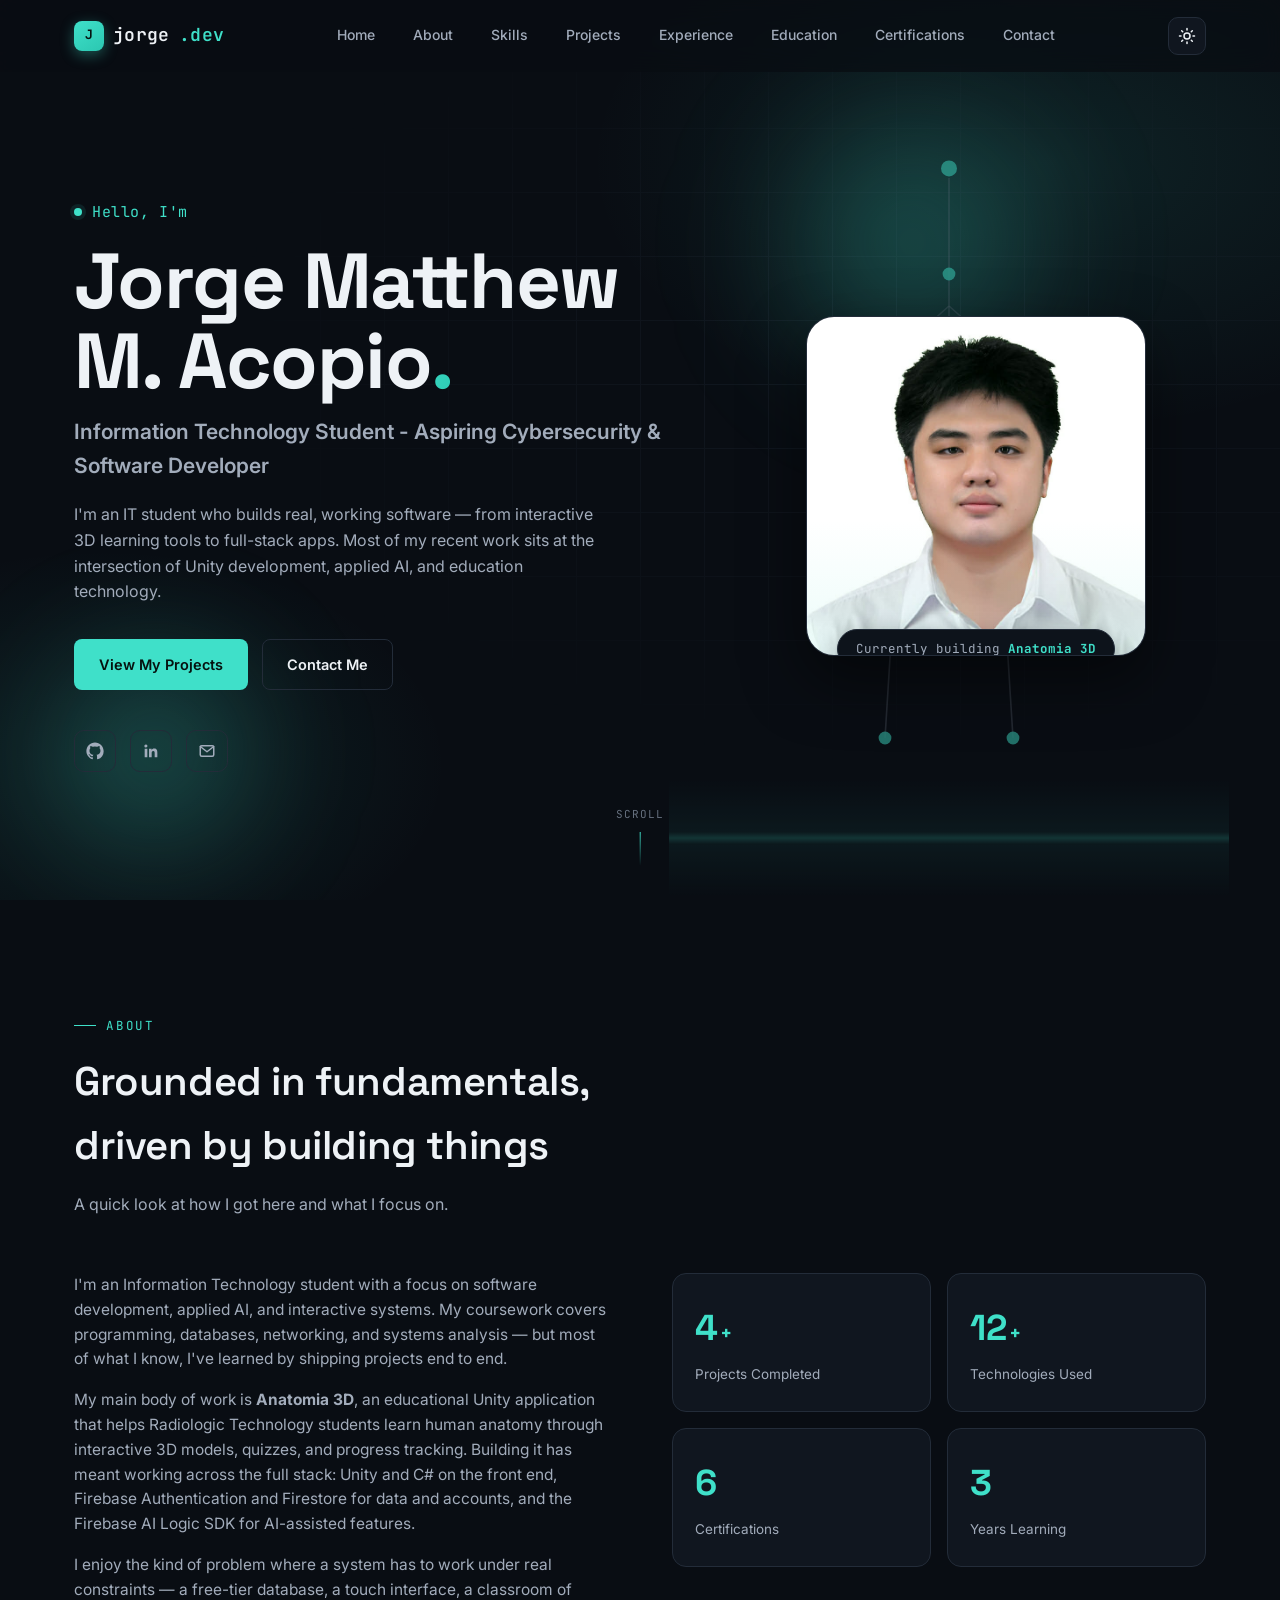
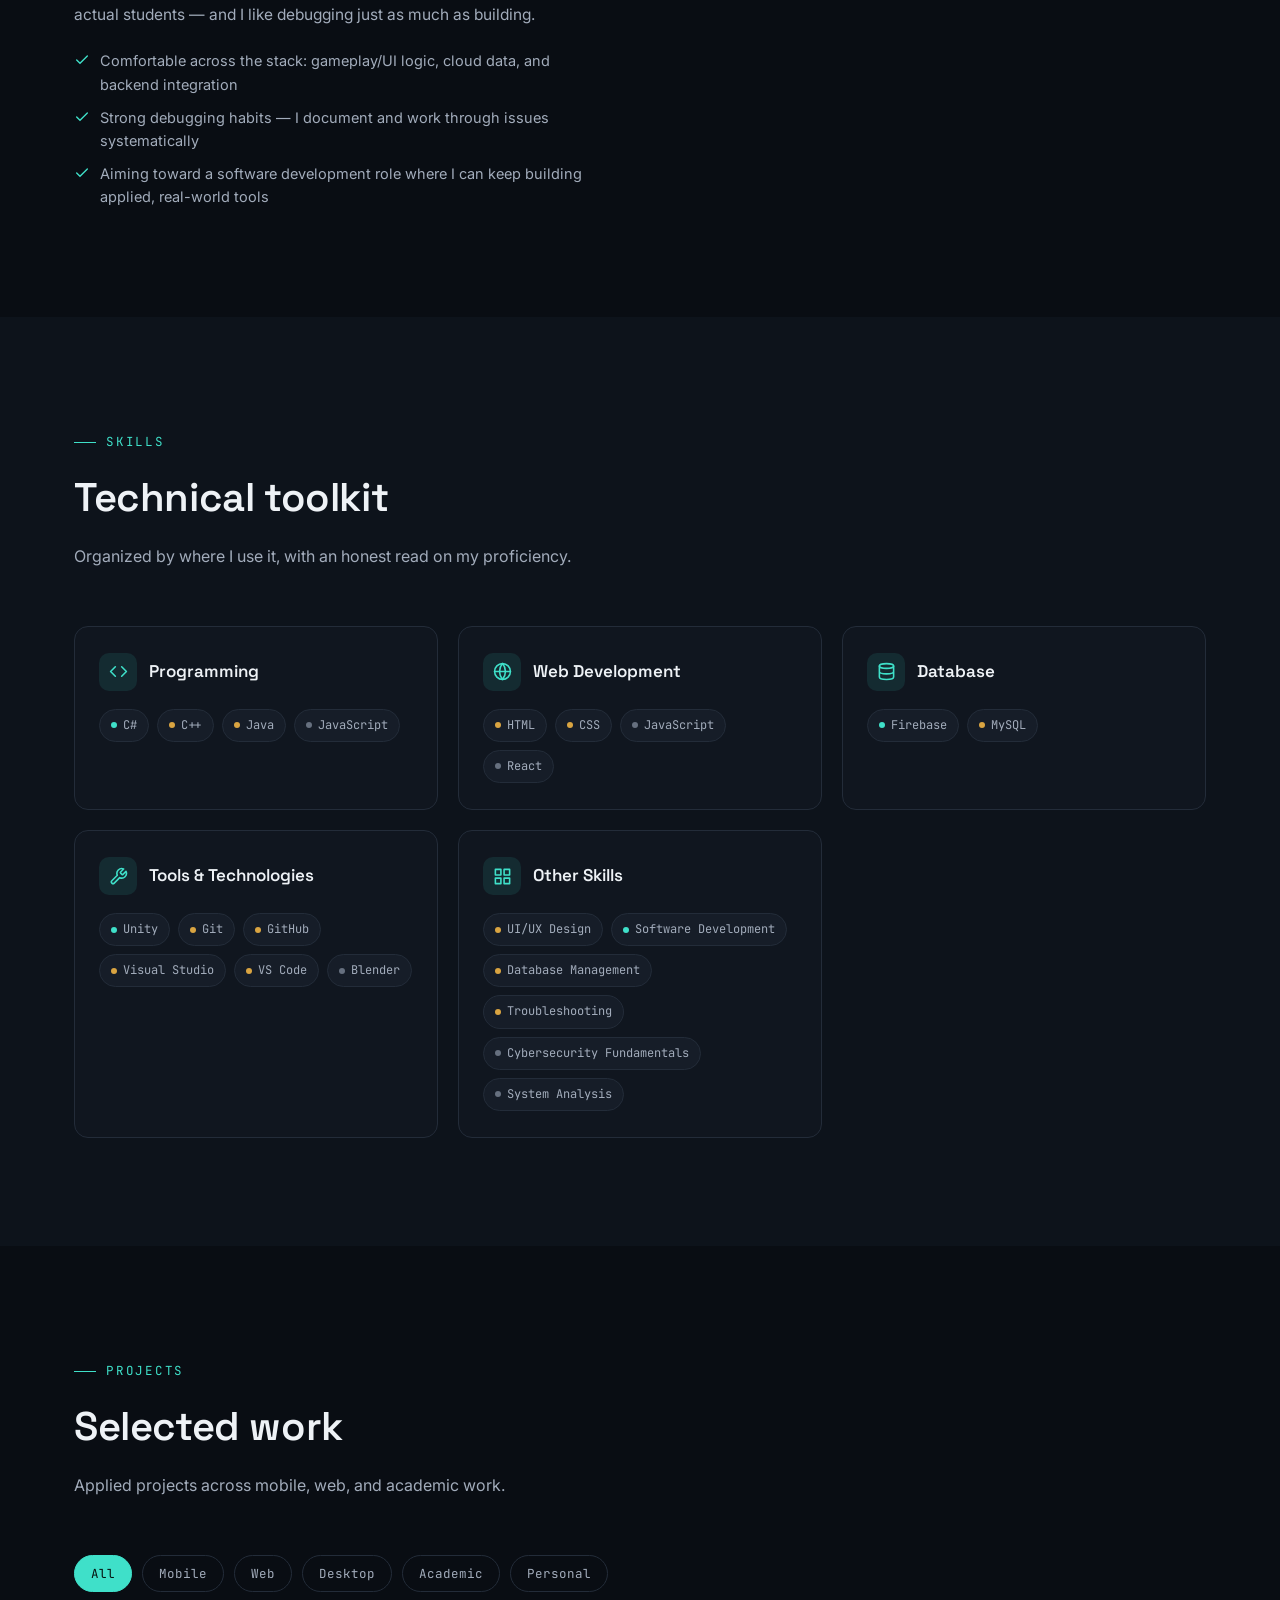
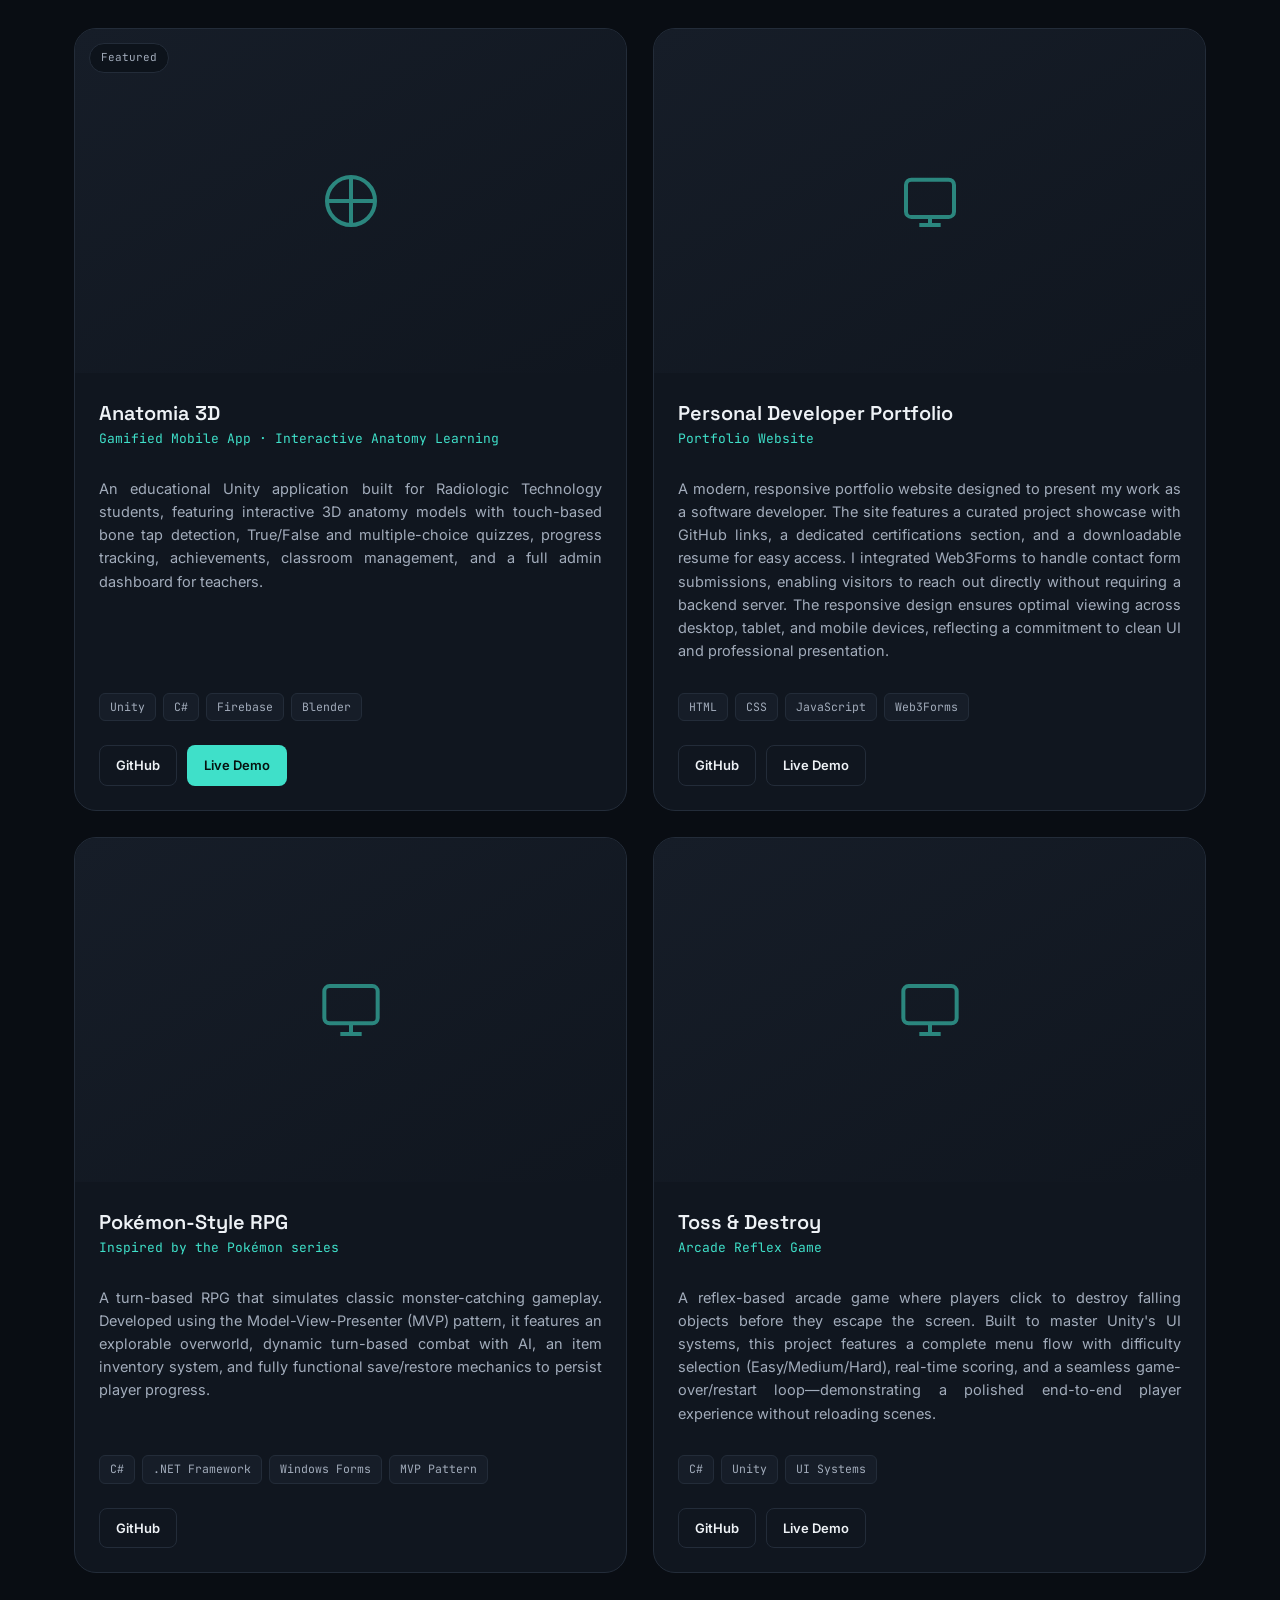
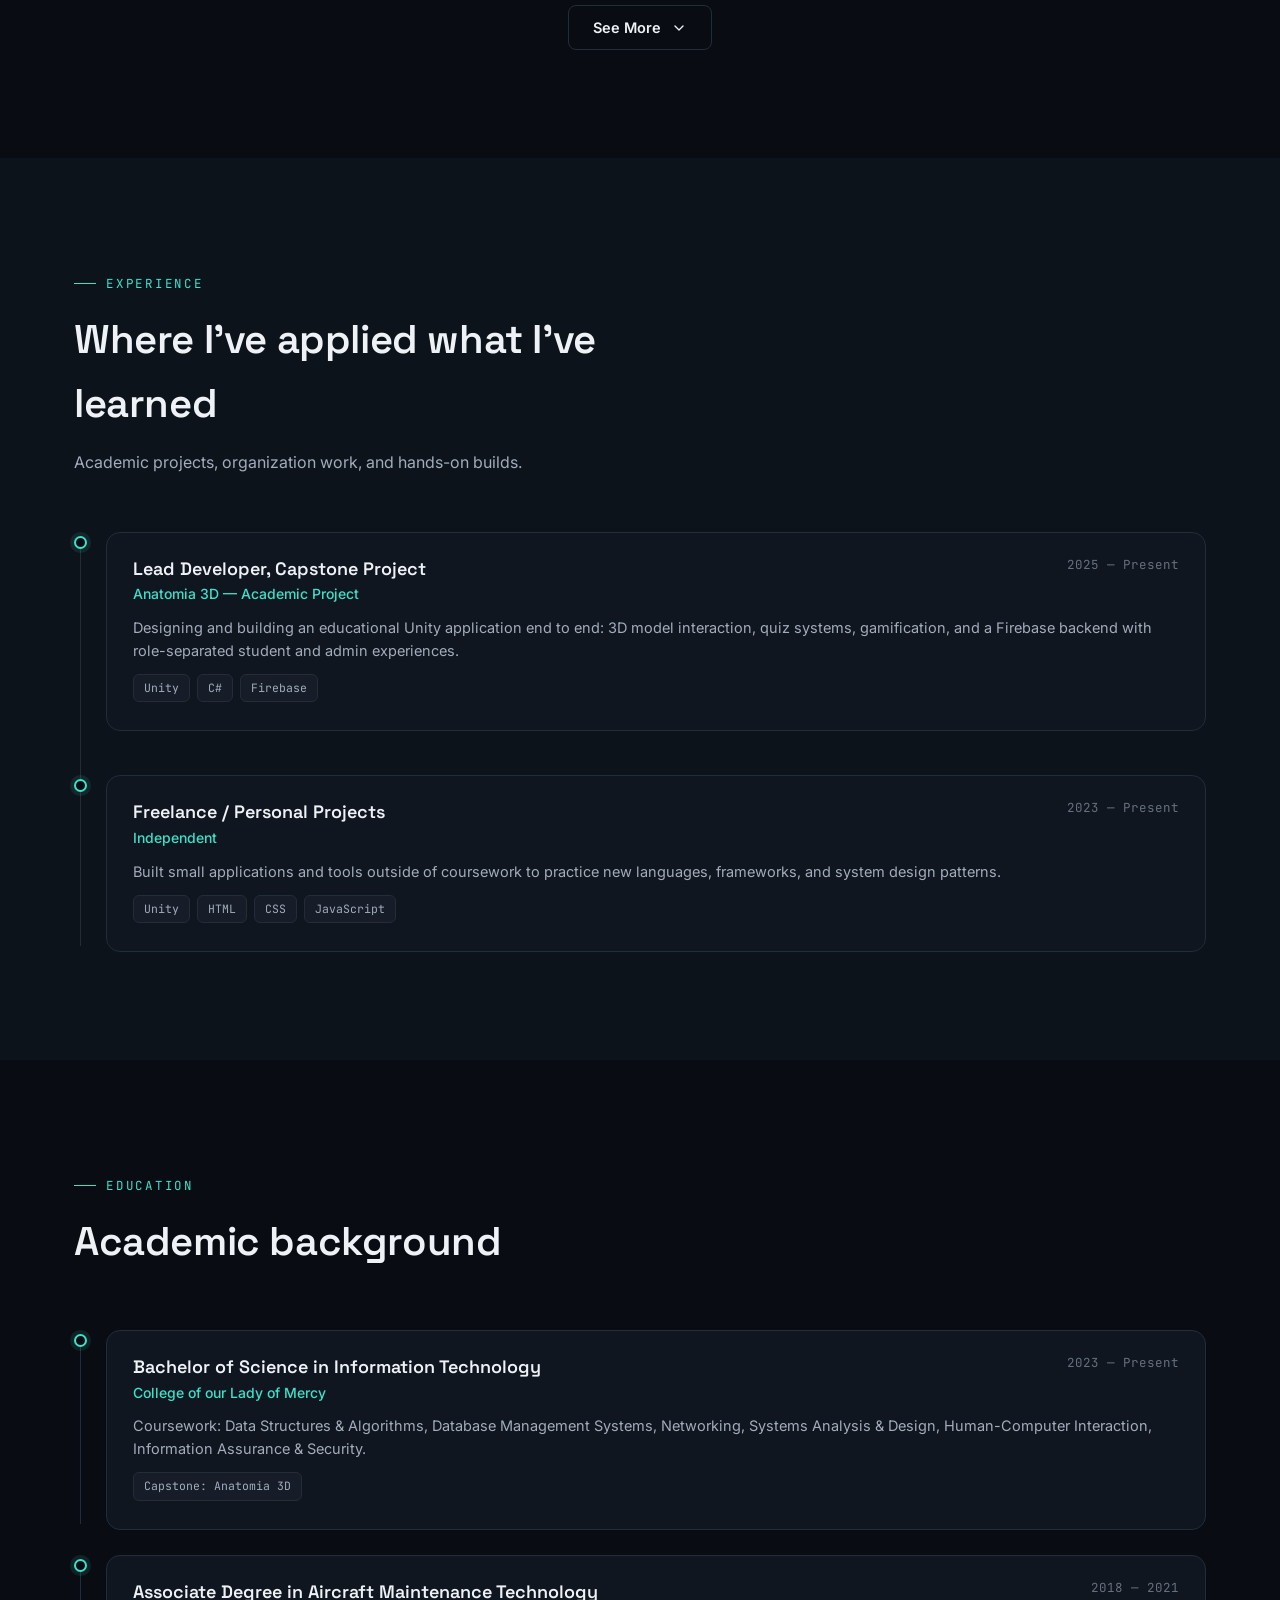
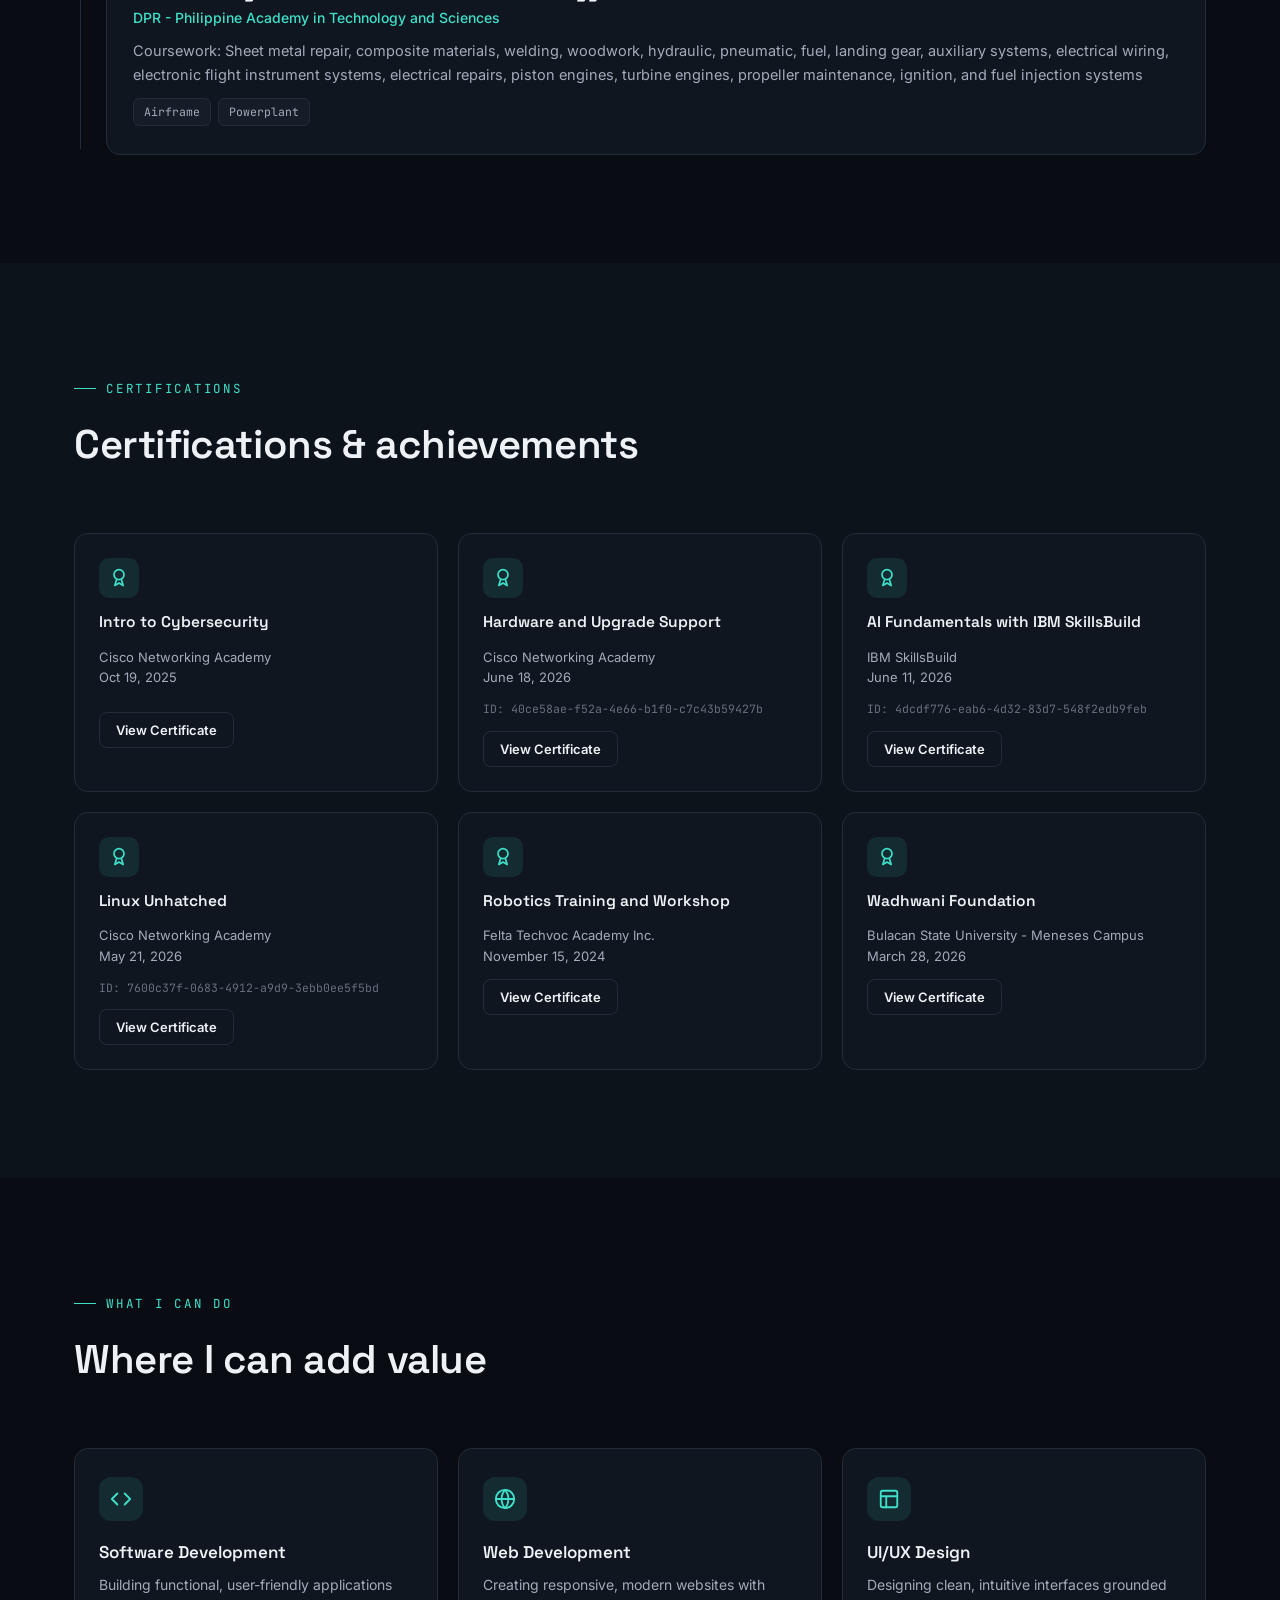
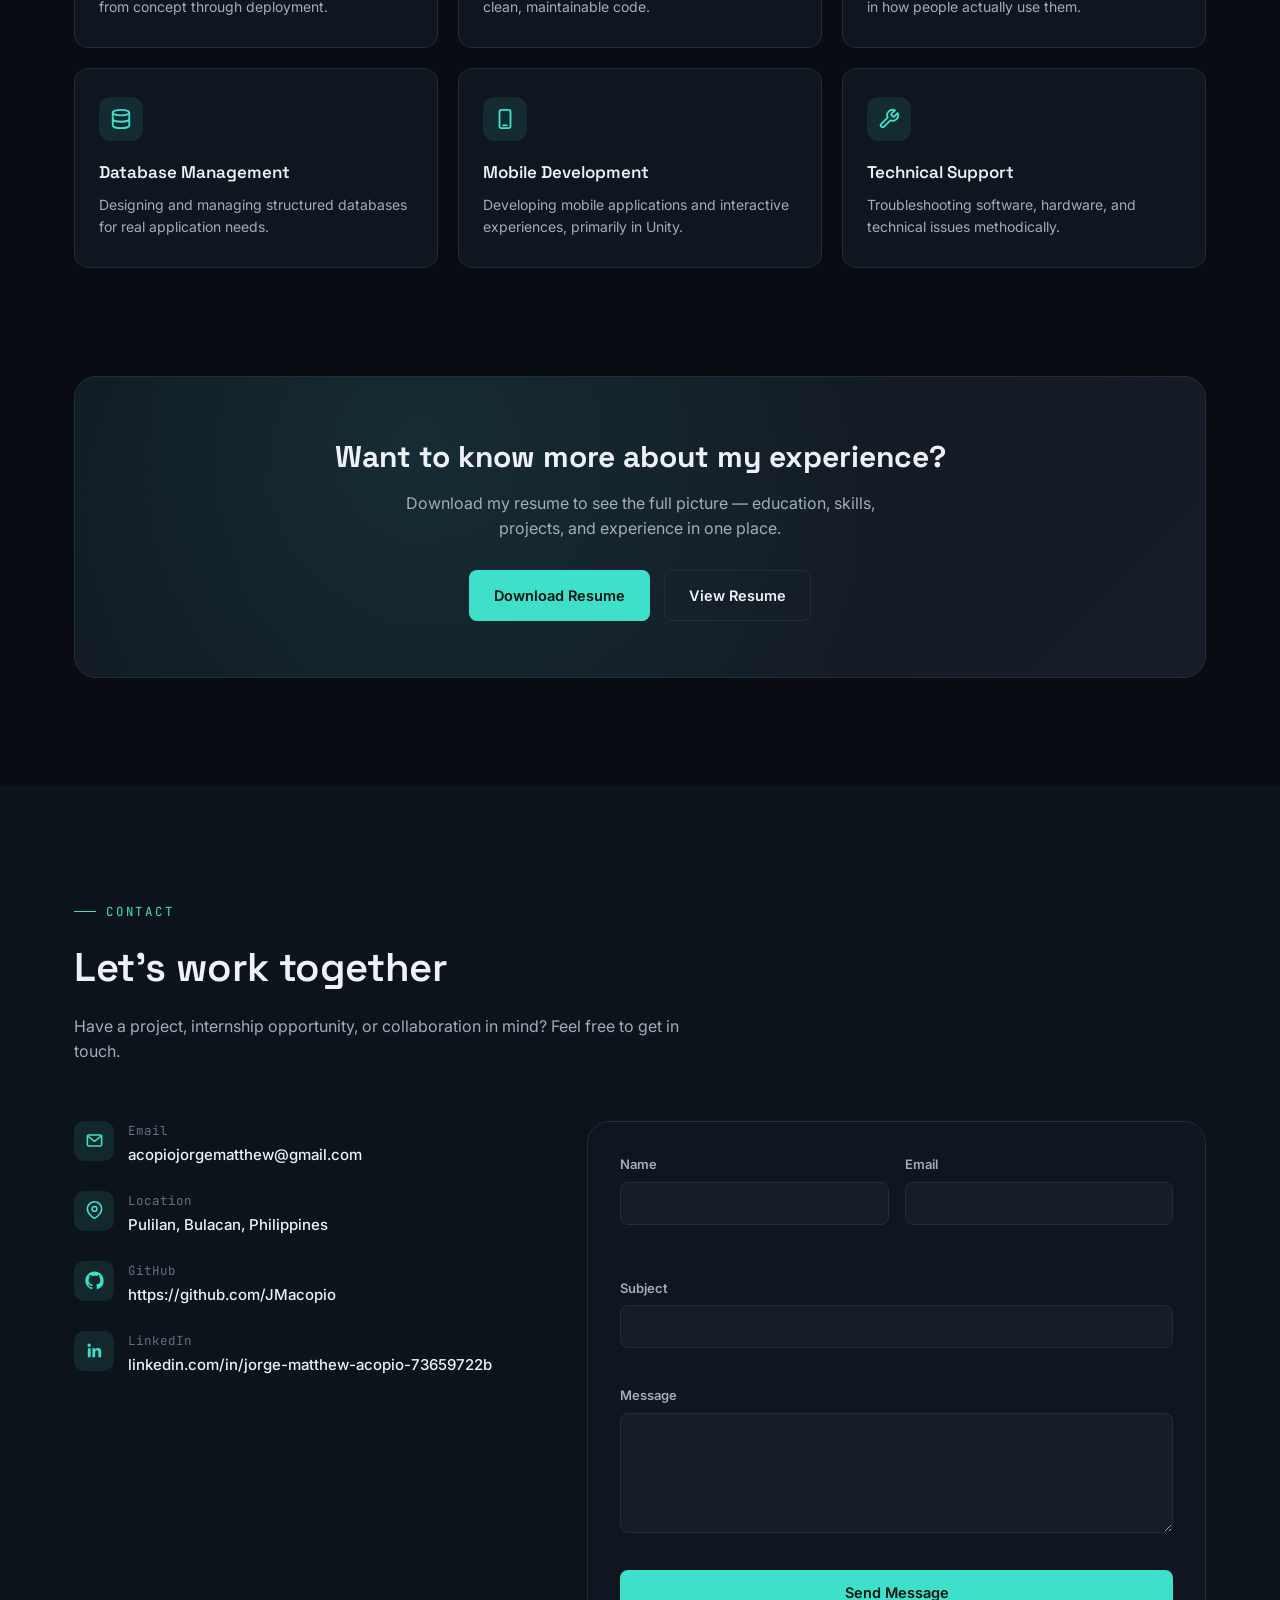
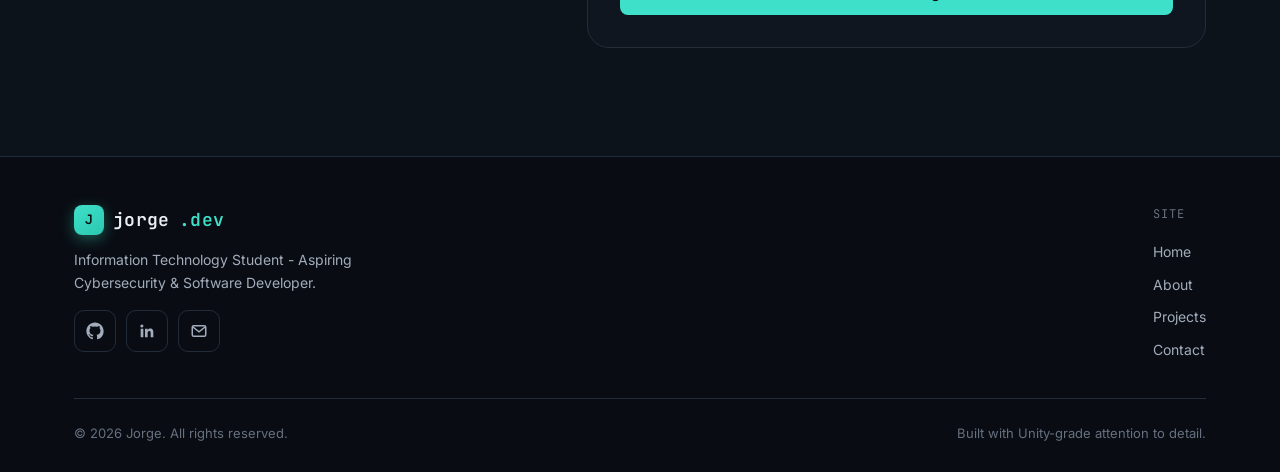
==== index.html @ 64201703 "Fix the live demo on anatomia" ====
<!DOCTYPE html>
<html lang="en">
<head>
<meta charset="UTF-8">
<meta name="viewport" content="width=device-width, initial-scale=1.0">
<title>Jorge — IT Student & Software Developer</title>
<meta name="description" content="Portfolio of Jorge, an Information Technology student and aspiring software developer specializing in Unity, C#, and applied learning technology.">

<!-- Favicon -->
<link rel="icon" type="image/svg+xml" href="favicon.svg">

<!-- Fonts: Space Grotesk (display), Inter (body), JetBrains Mono (technical/labels) -->
<link rel="preconnect" href="https://fonts.googleapis.com">
<link rel="preconnect" href="https://fonts.gstatic.com" crossorigin>
<link href="https://fonts.googleapis.com/css2?family=Space+Grotesk:wght@400;500;600;700&family=Inter:wght@400;500;600;700&family=JetBrains+Mono:wght@400;500;600&display=swap" rel="stylesheet">

<link rel="stylesheet" href="styles.css">
</head>
<body>

<!-- ============================================================
     NAVIGATION
     ============================================================ -->
<nav class="navbar" id="navbar">
  <div class="container nav-inner">
    <a href="#home" class="logo"><span class="logo-mark">J</span>jorge<span style="color:var(--accent)">.dev</span></a>
    <div class="nav-links">
      <a href="#home">Home</a>
      <a href="#about">About</a>
      <a href="#skills">Skills</a>
      <a href="#projects">Projects</a>
      <a href="#experience">Experience</a>
      <a href="#education">Education</a>
      <a href="#certifications">Certifications</a>
      <a href="#contact">Contact</a>
    </div>
    <div class="nav-right">
      <button class="theme-toggle" id="themeToggle" aria-label="Toggle dark and light mode">
        <svg class="icon-moon" viewBox="0 0 24 24" fill="none" stroke="currentColor" stroke-width="2" stroke-linecap="round"><path d="M21 12.79A9 9 0 1 1 11.21 3 7 7 0 0 0 21 12.79z"/></svg>
        <svg class="icon-sun" viewBox="0 0 24 24" fill="none" stroke="currentColor" stroke-width="2" stroke-linecap="round"><circle cx="12" cy="12" r="4"/><path d="M12 2v2M12 20v2M4.9 4.9l1.4 1.4M17.7 17.7l1.4 1.4M2 12h2M20 12h2M4.9 19.1l1.4-1.4M17.7 6.3l1.4-1.4"/></svg>
      </button>
      <button class="hamburger" id="hamburger" aria-label="Open navigation menu" aria-expanded="false">
        <span></span><span></span><span></span>
      </button>
    </div>
  </div>
  <div class="mobile-menu" id="mobileMenu">
    <a href="#home">Home</a>
    <a href="#about">About</a>
    <a href="#skills">Skills</a>
    <a href="#projects">Projects</a>
    <a href="#experience">Experience</a>
    <a href="#education">Education</a>
    <a href="#certifications">Certifications</a>
    <a href="#contact">Contact</a>
  </div>
</nav>

<!-- ============================================================
     HERO
     ============================================================ -->
<header class="hero" id="home">
  <div class="hero-bg"></div>
  <div class="orb orb-1"></div>
  <div class="orb orb-2"></div>

  <!-- Signature element: a skeletal/rig wireframe swept by a scan line —
       ties the visual identity to Jorge's flagship anatomy-learning project. -->
  <div class="scan-figure" aria-hidden="true">
    <svg viewBox="0 0 200 400">
      <line class="rig-line" x1="100" y1="30" x2="100" y2="90"/>
      <circle class="rig-node" cx="100" cy="24" r="5"/>
      <line class="rig-line" x1="100" y1="90" x2="100" y2="220"/>
      <line class="rig-line" x1="100" y1="110" x2="55" y2="150"/>
      <line class="rig-line" x1="55" y1="150" x2="40" y2="215"/>
      <line class="rig-line" x1="100" y1="110" x2="145" y2="150"/>
      <line class="rig-line" x1="145" y1="150" x2="160" y2="215"/>
      <line class="rig-line" x1="100" y1="220" x2="65" y2="300"/>
      <line class="rig-line" x1="65" y1="300" x2="60" y2="380"/>
      <line class="rig-line" x1="100" y1="220" x2="135" y2="300"/>
      <line class="rig-line" x1="135" y1="300" x2="140" y2="380"/>
      <circle class="rig-node" cx="100" cy="90" r="4"/>
      <circle class="rig-node" cx="55" cy="150" r="4"/>
      <circle class="rig-node" cx="145" cy="150" r="4"/>
      <circle class="rig-node" cx="40" cy="215" r="4"/>
      <circle class="rig-node" cx="160" cy="215" r="4"/>
      <circle class="rig-node" cx="100" cy="220" r="4"/>
      <circle class="rig-node" cx="65" cy="300" r="4"/>
      <circle class="rig-node" cx="135" cy="300" r="4"/>
      <circle class="rig-node" cx="60" cy="380" r="4"/>
      <circle class="rig-node" cx="140" cy="380" r="4"/>
    </svg>
    <div class="scan-line"></div>
  </div>

  <div class="container hero-inner">
    <div>
      <div class="hero-hi"><span class="dot"></span>Hello, I'm</div>
      <h1 class="hero-name">Jorge Matthew M. Acopio<span class="accent-text">.</span></h1>
      <p class="hero-title">Information Technology Student - Aspiring Cybersecurity &amp; Software Developer</p>
      <p class="hero-desc">I'm an IT student who builds real, working software — from interactive 3D learning tools to full-stack apps. Most of my recent work sits at the intersection of Unity development, applied AI, and education technology.</p>
      <div class="hero-cta">
        <a href="#projects" class="btn btn-primary">View My Projects</a>
        <a href="#contact" class="btn btn-ghost">Contact Me</a>
      </div>
      <div class="hero-socials">
        <a class="social-btn" href="https://github.com/JMacopio" aria-label="GitHub profile" data-social="github">
          <svg viewBox="0 0 24 24" fill="currentColor"><path d="M12 .5C5.65.5.5 5.65.5 12c0 5.09 3.29 9.4 7.86 10.93.58.1.79-.25.79-.56 0-.28-.01-1.02-.02-2-3.2.7-3.88-1.54-3.88-1.54-.52-1.33-1.28-1.68-1.28-1.68-1.04-.72.08-.7.08-.7 1.15.08 1.76 1.18 1.76 1.18 1.03 1.76 2.7 1.25 3.36.96.1-.75.4-1.25.73-1.54-2.56-.29-5.25-1.28-5.25-5.7 0-1.26.45-2.29 1.18-3.09-.12-.29-.51-1.46.11-3.05 0 0 .96-.31 3.15 1.18a10.9 10.9 0 015.73 0c2.19-1.49 3.15-1.18 3.15-1.18.62 1.59.23 2.76.11 3.05.74.8 1.18 1.83 1.18 3.09 0 4.43-2.7 5.41-5.27 5.69.41.36.78 1.07.78 2.16 0 1.56-.01 2.82-.01 3.2 0 .31.21.67.8.56A10.52 10.52 0 0023.5 12c0-6.35-5.15-11.5-11.5-11.5z"/></svg>
        </a>
        <a class="social-btn" href="https://www.linkedin.com/in/jorge-matthew-acopio-73659722b" aria-label="LinkedIn profile" data-social="linkedin">
          <svg viewBox="0 0 24 24" fill="currentColor"><path d="M20.45 20.45h-3.56v-5.57c0-1.33-.02-3.04-1.85-3.04-1.85 0-2.14 1.45-2.14 2.94v5.67H9.34V9h3.42v1.56h.05c.48-.9 1.64-1.85 3.38-1.85 3.6 0 4.27 2.37 4.27 5.46v6.28zM5.34 7.43a2.07 2.07 0 110-4.13 2.07 2.07 0 010 4.13zM7.12 20.45H3.56V9h3.56v11.45z"/></svg>
        </a>
        <a class="social-btn" href="mailto:acopiojorgematthew@gmail.com" aria-label="Send an email">
          <svg viewBox="0 0 24 24" fill="none" stroke="currentColor" stroke-width="2" stroke-linecap="round" stroke-linejoin="round"><path d="M4 4h16v16H4z" opacity="0"/><path d="M3 6l9 7 9-7"/><rect x="3" y="5" width="18" height="14" rx="2"/></svg>
        </a>
      </div>
    </div>

    <div class="hero-avatar-wrap">
      <div class="hero-avatar">
        <!-- <span class="initials">J</span> -->
         <img src="images/profile.jpg" alt="Jorge Matthew M. Acopio" class="hero-avatar-img">
        <div class="hero-badge">Currently building <b>Anatomia 3D</b></div>
      </div>
    </div>
  </div>

  <div class="scroll-cue"><span>SCROLL</span><span class="line"></span></div>
</header>

<!-- ============================================================
     ABOUT
     ============================================================ -->
<section class="section" id="about">
  <div class="container">
    <div class="section-head reveal">
      <div class="eyebrow">About</div>
      <h2 class="section-title">Grounded in fundamentals, driven by building things</h2>
      <p class="section-sub">A quick look at how I got here and what I focus on.</p>
    </div>

    <div class="about-grid">
      <div class="about-text reveal">
        <p>I'm an Information Technology student with a focus on software development, applied AI, and interactive systems. My coursework covers programming, databases, networking, and systems analysis — but most of what I know, I've learned by shipping projects end to end.</p>
        <p>My main body of work is <strong>Anatomia 3D</strong>, an educational Unity application that helps Radiologic Technology students learn human anatomy through interactive 3D models, quizzes, and progress tracking. Building it has meant working across the full stack: Unity and C# on the front end, Firebase Authentication and Firestore for data and accounts, and the Firebase AI Logic SDK for AI-assisted features.</p>
        <p>I enjoy the kind of problem where a system has to work under real constraints — a free-tier database, a touch interface, a classroom of actual students — and I like debugging just as much as building.</p>
        <ul class="about-list">
          <li><svg viewBox="0 0 24 24" fill="none" stroke="currentColor" stroke-width="2" stroke-linecap="round"><polyline points="20 6 9 17 4 12"/></svg>Comfortable across the stack: gameplay/UI logic, cloud data, and backend integration</li>
          <li><svg viewBox="0 0 24 24" fill="none" stroke="currentColor" stroke-width="2" stroke-linecap="round"><polyline points="20 6 9 17 4 12"/></svg>Strong debugging habits — I document and work through issues systematically</li>
          <li><svg viewBox="0 0 24 24" fill="none" stroke="currentColor" stroke-width="2" stroke-linecap="round"><polyline points="20 6 9 17 4 12"/></svg>Aiming toward a software development role where I can keep building applied, real-world tools</li>
        </ul>
      </div>

      <div class="stat-grid reveal">
        <div class="stat-card"><div class="stat-num">4<span style="font-size:20px">+</span></div><div class="stat-label">Projects Completed</div></div>
        <div class="stat-card"><div class="stat-num">12<span style="font-size:20px">+</span></div><div class="stat-label">Technologies Used</div></div>
        <div class="stat-card"><div class="stat-num">6</div><div class="stat-label">Certifications</div></div>
        <div class="stat-card"><div class="stat-num">3</div><div class="stat-label">Years Learning</div></div>
      </div>
    </div>
  </div>
</section>

<!-- ============================================================
     SKILLS
     ============================================================ -->
<section class="section" id="skills" style="background:var(--bg-elevated)">
  <div class="container">
    <div class="section-head reveal">
      <div class="eyebrow">Skills</div>
      <h2 class="section-title">Technical toolkit</h2>
      <p class="section-sub">Organized by where I use it, with an honest read on my proficiency.</p>
    </div>

    <div class="skills-grid">
      <div class="skill-card reveal">
        <div class="skill-card-head">
          <div class="skill-icon"><svg viewBox="0 0 24 24" fill="none" stroke="currentColor" stroke-width="2" stroke-linecap="round" stroke-linejoin="round"><polyline points="16 18 22 12 16 6"/><polyline points="8 6 2 12 8 18"/></svg></div>
          <div class="skill-card-title">Programming</div>
        </div>
        <div class="badge-row">
          <span class="badge"><span class="lvl lvl-adv"></span>C#</span>
          <span class="badge"><span class="lvl lvl-int"></span>C++</span>
          <span class="badge"><span class="lvl lvl-int"></span>Java</span>
          <span class="badge"><span class="lvl lvl-fam"></span>JavaScript</span>
        </div>
      </div>

      <div class="skill-card reveal">
        <div class="skill-card-head">
          <div class="skill-icon"><svg viewBox="0 0 24 24" fill="none" stroke="currentColor" stroke-width="2" stroke-linecap="round" stroke-linejoin="round"><circle cx="12" cy="12" r="10"/><line x1="2" y1="12" x2="22" y2="12"/><path d="M12 2a15.3 15.3 0 010 20 15.3 15.3 0 010-20z"/></svg></div>
          <div class="skill-card-title">Web Development</div>
        </div>
        <div class="badge-row">
          <span class="badge"><span class="lvl lvl-int"></span>HTML</span>
          <span class="badge"><span class="lvl lvl-int"></span>CSS</span>
          <span class="badge"><span class="lvl lvl-fam"></span>JavaScript</span>
          <span class="badge"><span class="lvl lvl-fam"></span>React</span>
        </div>
      </div>

      <div class="skill-card reveal">
        <div class="skill-card-head">
          <div class="skill-icon"><svg viewBox="0 0 24 24" fill="none" stroke="currentColor" stroke-width="2" stroke-linecap="round" stroke-linejoin="round"><ellipse cx="12" cy="5" rx="9" ry="3"/><path d="M21 12c0 1.66-4 3-9 3s-9-1.34-9-3M3 5v14c0 1.66 4 3 9 3s9-1.34 9-3V5"/></svg></div>
          <div class="skill-card-title">Database</div>
        </div>
        <div class="badge-row">
          <span class="badge"><span class="lvl lvl-adv"></span>Firebase</span>
          <span class="badge"><span class="lvl lvl-int"></span>MySQL</span>
        </div>
      </div>

      <div class="skill-card reveal">
        <div class="skill-card-head">
          <div class="skill-icon"><svg viewBox="0 0 24 24" fill="none" stroke="currentColor" stroke-width="2" stroke-linecap="round" stroke-linejoin="round"><path d="M14.7 6.3a1 1 0 000 1.4l1.6 1.6a1 1 0 001.4 0l3.77-3.77a6 6 0 01-7.94 7.94l-6.91 6.91a2.12 2.12 0 01-3-3l6.91-6.91a6 6 0 017.94-7.94l-3.76 3.76z"/></svg></div>
          <div class="skill-card-title">Tools &amp; Technologies</div>
        </div>
        <div class="badge-row">
          <span class="badge"><span class="lvl lvl-adv"></span>Unity</span>
          <span class="badge"><span class="lvl lvl-int"></span>Git</span>
          <span class="badge"><span class="lvl lvl-int"></span>GitHub</span>
          <span class="badge"><span class="lvl lvl-int"></span>Visual Studio</span>
          <span class="badge"><span class="lvl lvl-int"></span>VS Code</span>
          <span class="badge"><span class="lvl lvl-fam"></span>Blender</span>
        </div>
      </div>

      <div class="skill-card reveal">
        <div class="skill-card-head">
          <div class="skill-icon"><svg viewBox="0 0 24 24" fill="none" stroke="currentColor" stroke-width="2" stroke-linecap="round" stroke-linejoin="round"><rect x="3" y="3" width="7" height="7"/><rect x="14" y="3" width="7" height="7"/><rect x="14" y="14" width="7" height="7"/><rect x="3" y="14" width="7" height="7"/></svg></div>
          <div class="skill-card-title">Other Skills</div>
        </div>
        <div class="badge-row">
          <span class="badge"><span class="lvl lvl-int"></span>UI/UX Design</span>
          <span class="badge"><span class="lvl lvl-adv"></span>Software Development</span>
          <span class="badge"><span class="lvl lvl-int"></span>Database Management</span>
          <span class="badge"><span class="lvl lvl-int"></span>Troubleshooting</span>
          <span class="badge"><span class="lvl lvl-fam"></span>Cybersecurity Fundamentals</span>
          <span class="badge"><span class="lvl lvl-fam"></span>System Analysis</span>
        </div>
      </div>
    </div>
  </div>
</section>

<!-- ============================================================
     PROJECTS
     ============================================================ -->
<section class="section" id="projects">
  <div class="container">
    <div class="section-head reveal">
      <div class="eyebrow">Projects</div>
      <h2 class="section-title">Selected work</h2>
      <p class="section-sub">Applied projects across mobile, web, and academic work.</p>
    </div>

    <div class="filter-row reveal">
      <button class="filter-btn active" data-filter="all">All</button>
      <button class="filter-btn" data-filter="mobile">Mobile</button>
      <button class="filter-btn" data-filter="web">Web</button>
      <button class="filter-btn" data-filter="desktop">Desktop</button>
      <button class="filter-btn" data-filter="academic">Academic</button>
      <button class="filter-btn" data-filter="personal">Personal</button>
    </div>

    <!-- mobile & academic -->
    <div class="project-grid" id="projectGrid">
      <div class="project-card reveal" data-cat="mobile academic">
        <div class="project-media">
          <span class="project-tag">Featured</span>
          <svg viewBox="0 0 24 24" fill="none" stroke="currentColor" stroke-width="1.5"><circle cx="12" cy="12" r="9"/><path d="M12 3v18M3 12h18"/></svg>
        </div>
        <div class="project-body">
          <div>
            <div class="project-title">Anatomia 3D</div>
            <div class="project-role">Gamified Mobile App · Interactive Anatomy Learning</div>
          </div>
          <p class="project-desc">An educational Unity application built for Radiologic Technology students, featuring interactive 3D anatomy models with touch-based bone tap detection, True/False and multiple-choice quizzes, progress tracking, achievements, classroom management, and a full admin dashboard for teachers.</p>
          <div class="tech-row">
            <span class="tech-pill">Unity</span>
            <span class="tech-pill">C#</span>
            <span class="tech-pill">Firebase</span>
            <span class="tech-pill">Blender</span>
          </div>
          <div class="project-actions">
            <a href="https://github.com/JMacopio/Anatomia-2.0" class="btn btn-ghost btn-sm">GitHub</a>
            <a href="https://anatomia-website.vercel.app" class="btn btn-primary btn-sm">Live Demo</a>
          </div>
        </div>
      </div>

      <!-- web & personal -->
      <div class="project-card reveal" data-cat="web personal">
        <div class="project-media">
          <svg viewBox="0 0 24 24" fill="none" stroke="currentColor" stroke-width="1.5"><rect x="3" y="4" width="18" height="14" rx="2"/><path d="M8 21h8M12 18v3"/></svg>
        </div>
        <div class="project-body">
          <div>
            <div class="project-title">Personal Developer Portfolio</div>
            <div class="project-role">Portfolio Website</div>
          </div>
          <p class="project-desc">A modern, responsive portfolio website designed to present my work as a software developer. The site features a curated project showcase with GitHub links, a dedicated certifications section, and a downloadable resume for easy access. I integrated Web3Forms to handle contact form submissions, enabling visitors to reach out directly without requiring a backend server. The responsive design ensures optimal viewing across desktop, tablet, and mobile devices, reflecting a commitment to clean UI and professional presentation.</p>
          <div class="tech-row">
            <span class="tech-pill">HTML</span>
            <span class="tech-pill">CSS</span>
            <span class="tech-pill">JavaScript</span>
            <span class="tech-pill">Web3Forms</span>
          </div>
          <div class="project-actions">
            <a href="https://github.com/JMacopio/Portfolio/tree/main" class="btn btn-ghost btn-sm">GitHub</a>
            <a href="https://portfolio-xi-lovat-39.vercel.app" class="btn btn-ghost btn-sm">Live Demo</a>
          </div>
        </div>
      </div>

      <!-- desktop & academic -->
      <div class="project-card reveal" data-cat="desktop academic personal">
        <div class="project-media">
          <svg viewBox="0 0 24 24" fill="none" stroke="currentColor" stroke-width="1.5"><rect x="2" y="3" width="20" height="14" rx="2"/><path d="M8 21h8M12 17v4"/></svg>
        </div>
        <div class="project-body">
          <div>
            <div class="project-title">Pokémon-Style RPG</div>
            <div class="project-role">Inspired by the Pokémon series</div>
          </div>
          <p class="project-desc">A turn-based RPG that simulates classic monster-catching gameplay. Developed using the Model-View-Presenter (MVP) pattern, it features an explorable overworld, dynamic turn-based combat with AI, an item inventory system, and fully functional save/restore mechanics to persist player progress.</p>
          <div class="tech-row">
            <span class="tech-pill">C#</span>
            <span class="tech-pill">.NET Framework</span>
            <span class="tech-pill">Windows Forms</span>
            <span class="tech-pill">MVP Pattern</span>
          </div>
          <div class="project-actions">
            <a href="https://github.com/JMacopio/pokemonGame-final-project-" class="btn btn-ghost btn-sm">GitHub</a>
          </div>
        </div>
      </div>

      <!-- academic & personal -->
      <div class="project-card reveal" data-cat="academic personal">
        <div class="project-media">
          <svg viewBox="0 0 24 24" fill="none" stroke="currentColor" stroke-width="1.5"><rect x="2" y="3" width="20" height="14" rx="2"/><path d="M8 21h8M12 17v4"/></svg>
        </div>
        <div class="project-body">
          <div>
            <div class="project-title">Toss & Destroy</div>
            <div class="project-role">Arcade Reflex Game</div>
          </div>
          <p class="project-desc">A reflex-based arcade game where players click to destroy falling objects before they escape the screen. Built to master Unity's UI systems, this project features a complete menu flow with difficulty selection (Easy/Medium/Hard), real-time scoring, and a seamless game-over/restart loop—demonstrating a polished end-to-end player experience without reloading scenes.</p>
          <div class="tech-row">
            <span class="tech-pill">C#</span>
            <span class="tech-pill">Unity</span>
            <span class="tech-pill">UI Systems</span>
          </div>
          <div class="project-actions">
            <a href="https://github.com/JMacopio/Prototype-5" class="btn btn-ghost btn-sm">GitHub</a>
            <a href="#" class="btn btn-ghost btn-sm">Live Demo</a>
          </div>
        </div>
      </div>

      <!-- desktop & academic -->
      <div class="project-card reveal" data-cat="desktop academic personal">
        <div class="project-media">
          <svg viewBox="0 0 24 24" fill="none" stroke="currentColor" stroke-width="1.5"><rect x="2" y="3" width="20" height="14" rx="2"/><path d="M8 21h8M12 17v4"/></svg>
        </div>
        <div class="project-body">
          <div>
            <div class="project-title">SariSync</div>
            <div class="project-role">Sari-Sari Store Management System</div>
          </div>
          <p class="project-desc">A full-stack inventory and point-of-sale system for sari-sari stores. Features a Windows Forms admin panel (built with MVP architecture) and a RESTful Web API for online ordering. Enables real-time inventory tracking, order management, supplier oversight, and sales reporting—streamlining small retail operations.</p>
          <div class="tech-row">
            <span class="tech-pill">C#</span>
            <span class="tech-pill">ASP.NET Core</span>
            <span class="tech-pill">Windows Forms</span>
            <span class="tech-pill">SQL Server</span>
          </div>
          <div class="project-actions">
            <a href="https://github.com/JMacopio/SariSync" class="btn btn-ghost btn-sm">GitHub</a>
          </div>
        </div>
      </div>

      <!-- mobile & academic -->
    <div class="project-card reveal" data-cat="mobile academic personal">
        <div class="project-media">
          <svg viewBox="0 0 24 24" fill="none" stroke="currentColor" stroke-width="1.5"><rect x="2" y="3" width="20" height="14" rx="2"/><path d="M8 21h8M12 17v4"/></svg>
        </div>
        <div class="project-body">
          <div>
            <div class="project-title">GoGetCash </div>
            <div class="project-role">Personal Finance Management App</div>
          </div>
          <p class="project-desc">A personal finance management Android app that helps users track cash flow, manage loans, and monitor transactions. Features a clean dashboard, income/expense recording, loan tracking with paid/unpaid status, and financial reports—all backed by Firebase for secure data persistence.</p>
          <div class="tech-row">
            <span class="tech-pill">Kotlin</span>
            <span class="tech-pill">Android SDK</span>
            <span class="tech-pill">Firebase</span>
            <span class="tech-pill">MVVM Architecture</span>
          </div>
          <div class="project-actions">
            <a href="https://github.com/JMacopio/Goget-Cash" class="btn btn-ghost btn-sm">GitHub</a>
            <a href="https://gogetcash.vercel.app" class="btn btn-ghost btn-sm">Live Demo</a>
          </div>
        </div>
      </div>
    </div>

    <div class="see-more-row">
      <button type="button" class="btn btn-ghost" id="projectSeeMoreBtn">
        <span id="projectSeeMoreText">See More</span>
        <svg id="projectSeeMoreIcon" viewBox="0 0 24 24" fill="none" stroke="currentColor" stroke-width="2" stroke-linecap="round" stroke-linejoin="round" width="16" height="16"><polyline points="6 9 12 15 18 9"/></svg>
      </button>
    </div>
  </div>
</section>

<!-- ============================================================
     EXPERIENCE
     ============================================================ -->
<section class="section" id="experience" style="background:var(--bg-elevated)">
  <div class="container">
    <div class="section-head reveal">
      <div class="eyebrow">Experience</div>
      <h2 class="section-title">Where I've applied what I've learned</h2>
      <p class="section-sub">Academic projects, organization work, and hands-on builds.</p>
    </div>

    <div class="timeline">
      <div class="tl-item reveal">
        <div class="tl-dot"></div>
        <div class="tl-card">
          <div class="tl-top">
            <div><div class="tl-role">Lead Developer, Capstone Project</div><div class="tl-org">Anatomia 3D — Academic Project</div></div>
            <div class="tl-date">2025 — Present</div>
          </div>
          <p class="tl-desc">Designing and building an educational Unity application end to end: 3D model interaction, quiz systems, gamification, and a Firebase backend with role-separated student and admin experiences.</p>
          <div class="tech-row">
            <span class="tech-pill">Unity</span><span class="tech-pill">C#</span><span class="tech-pill">Firebase</span>
          </div>
        </div>
      </div>

      <!-- <div class="tl-item reveal">
        <div class="tl-dot"></div>
        <div class="tl-card">
          <div class="tl-top">
            <div><div class="tl-role">Member, IT Student Organization</div><div class="tl-org">[Organization Name]</div></div>
            <div class="tl-date">2024 — Present</div>
          </div>
          <p class="tl-desc">Participated in workshops, seminars, and peer coding sessions focused on software development and emerging technology.</p>
          <div class="tech-row"><span class="tech-pill">Collaboration</span><span class="tech-pill">Workshops</span></div>
        </div>
      </div> -->

      <div class="tl-item reveal">
        <div class="tl-dot"></div>
        <div class="tl-card">
          <div class="tl-top">
            <div><div class="tl-role">Freelance / Personal Projects</div><div class="tl-org">Independent</div></div>
            <div class="tl-date">2023 — Present</div>
          </div>
          <p class="tl-desc">Built small applications and tools outside of coursework to practice new languages, frameworks, and system design patterns.</p>
          <div class="tech-row">
            <span class="tech-pill">Unity</span>
            <span class="tech-pill">HTML</span>
            <span class="tech-pill">CSS</span>
            <span class="tech-pill">JavaScript</span>
          </div>
        </div>
      </div>
    </div>
  </div>
</section>

<!-- ============================================================
     EDUCATION
     ============================================================ -->
<section class="section" id="education">
  <div class="container">
    <div class="section-head reveal">
      <div class="eyebrow">Education</div>
      <h2 class="section-title">Academic background</h2>
    </div>

    <div class="timeline">
      <div class="tl-item reveal">
        <div class="tl-dot"></div>
        <div class="tl-card">
          <div class="tl-top">
            <div><div class="tl-role">Bachelor of Science in Information Technology</div><div class="tl-org">College of our Lady of Mercy</div></div>
            <div class="tl-date">2023 — Present</div>
          </div>
          <p class="tl-desc">Coursework: Data Structures &amp; Algorithms, Database Management Systems, Networking, Systems Analysis &amp; Design, Human-Computer Interaction, Information Assurance &amp; Security.</p>
          <div class="tech-row">
            <span class="tech-pill">Capstone: Anatomia 3D</span>
          </div>
        </div>
      </div>
    </div>

    <br>

    <div class="timeline">
      <div class="tl-item reveal">
        <div class="tl-dot"></div>
        <div class="tl-card">
          <div class="tl-top">
            <div><div class="tl-role">Associate Degree in Aircraft Maintenance Technology</div><div class="tl-org">DPR - Philippine Academy in Technology and Sciences</div></div>
            <div class="tl-date">2018 — 2021</div>
          </div>
          <p class="tl-desc">Coursework: Sheet metal repair, composite materials, welding, woodwork, hydraulic, pneumatic, fuel, landing gear, auxiliary systems, electrical wiring, electronic flight instrument systems, electrical repairs, piston engines, turbine engines, propeller maintenance, ignition, and fuel injection systems</p>
          <div class="tech-row">
            <span class="tech-pill">Airframe</span>
            <span class="tech-pill">Powerplant</span>
          </div>
        </div>
      </div>
    </div>
  </div>
</section>

<!-- ============================================================
     CERTIFICATIONS
     ============================================================ -->
<section class="section" id="certifications" style="background:var(--bg-elevated)">
  <div class="container">
    <div class="section-head reveal">
      <div class="eyebrow">Certifications</div>
      <h2 class="section-title">Certifications &amp; achievements</h2>
    </div>

    <div class="cert-grid">
      <div class="cert-card reveal">
        <div class="cert-icon"><svg viewBox="0 0 24 24" fill="none" stroke="currentColor" stroke-width="2" stroke-linecap="round" stroke-linejoin="round"><circle cx="12" cy="8" r="6"/><path d="M9 14l-2 7 5-3 5 3-2-7"/></svg></div>
        <div class="cert-title">Intro to Cybersecurity</div>
        <div class="cert-meta"><span>Cisco Networking Academy</span><span>Oct 19, 2025</span></div>
        <div class="cert-id"> </div>
        <button type="button" class="btn btn-ghost btn-sm cert-view-btn" style="align-self:flex-start"
          data-cert-img="certs/cert-1.png" data-cert-title="Intro to Cybersecurity">View Certificate</button>
      </div>
      <div class="cert-card reveal">
        <div class="cert-icon"><svg viewBox="0 0 24 24" fill="none" stroke="currentColor" stroke-width="2" stroke-linecap="round" stroke-linejoin="round"><circle cx="12" cy="8" r="6"/><path d="M9 14l-2 7 5-3 5 3-2-7"/></svg></div>
        <div class="cert-title">Hardware and Upgrade Support</div>
        <div class="cert-meta"><span>Cisco Networking Academy</span><span>June 18, 2026</span></div>
        <div class="cert-id">ID:  40ce58ae-f52a-4e66-b1f0-c7c43b59427b</div>
        <button type="button" class="btn btn-ghost btn-sm cert-view-btn" style="align-self:flex-start"
          data-cert-img="certs/cert-2.png" data-cert-title="Hardware and Upgrade Support">View Certificate</button>
      </div>
      <div class="cert-card reveal">
        <div class="cert-icon"><svg viewBox="0 0 24 24" fill="none" stroke="currentColor" stroke-width="2" stroke-linecap="round" stroke-linejoin="round"><circle cx="12" cy="8" r="6"/><path d="M9 14l-2 7 5-3 5 3-2-7"/></svg></div>
        <div class="cert-title">AI Fundamentals with IBM SkillsBuild</div>
        <div class="cert-meta"><span>IBM SkillsBuild</span><span>June 11, 2026</span></div>
        <div class="cert-id">ID:  4dcdf776-eab6-4d32-83d7-548f2edb9feb</div>
        <button type="button" class="btn btn-ghost btn-sm cert-view-btn" style="align-self:flex-start"
          data-cert-img="certs/cert-3.png" data-cert-title="AI Fundamentals with IBM SkillsBuild">View Certificate</button>
      </div>
      <div class="cert-card reveal">
        <div class="cert-icon"><svg viewBox="0 0 24 24" fill="none" stroke="currentColor" stroke-width="2" stroke-linecap="round" stroke-linejoin="round"><circle cx="12" cy="8" r="6"/><path d="M9 14l-2 7 5-3 5 3-2-7"/></svg></div>
        <div class="cert-title">Linux Unhatched</div>
        <div class="cert-meta"><span>Cisco Networking Academy</span><span>May 21, 2026</span></div>
        <div class="cert-id">ID: 7600c37f-0683-4912-a9d9-3ebb0ee5f5bd</div>
        <button type="button" class="btn btn-ghost btn-sm cert-view-btn" style="align-self:flex-start"
          data-cert-img="certs/cert-4.png" data-cert-title="Linux Unhatched">View Certificate</button>
      </div>
      <div class="cert-card reveal">
        <div class="cert-icon"><svg viewBox="0 0 24 24" fill="none" stroke="currentColor" stroke-width="2" stroke-linecap="round" stroke-linejoin="round"><circle cx="12" cy="8" r="6"/><path d="M9 14l-2 7 5-3 5 3-2-7"/></svg></div>
        <div class="cert-title">Robotics Training and Workshop</div>
        <div class="cert-meta"><span>Felta Techvoc Academy Inc.</span><span>November 15, 2024</span></div>
        <button type="button" class="btn btn-ghost btn-sm cert-view-btn" style="align-self:flex-start"
          data-cert-img="certs/cert-5.jpg" data-cert-title="Robotics Training and Workshop">View Certificate</button>
      </div>
      <div class="cert-card reveal">
        <div class="cert-icon"><svg viewBox="0 0 24 24" fill="none" stroke="currentColor" stroke-width="2" stroke-linecap="round" stroke-linejoin="round"><circle cx="12" cy="8" r="6"/><path d="M9 14l-2 7 5-3 5 3-2-7"/></svg></div>
        <div class="cert-title">Wadhwani Foundation</div>
        <div class="cert-meta"><span>Bulacan State University - Meneses Campus</span><span>March 28, 2026</span></div>
        <button type="button" class="btn btn-ghost btn-sm cert-view-btn" style="align-self:flex-start"
          data-cert-img="certs/cert-6.png" data-cert-title="Wadhwani Foundation">View Certificate</button>
      </div>
    </div>

    <!-- <div class="achv-row reveal">
      <div class="achv-pill"><svg viewBox="0 0 24 24" fill="none" stroke="currentColor" stroke-width="2" stroke-linecap="round"><path d="M12 2l3 7h7l-5.5 4.5L18 21l-6-4-6 4 1.5-7.5L2 9h7z"/></svg>[Hackathon / Competition]</div>
      <div class="achv-pill"><svg viewBox="0 0 24 24" fill="none" stroke="currentColor" stroke-width="2" stroke-linecap="round"><path d="M12 2l3 7h7l-5.5 4.5L18 21l-6-4-6 4 1.5-7.5L2 9h7z"/></svg>[Seminar / Workshop]</div>
      <div class="achv-pill"><svg viewBox="0 0 24 24" fill="none" stroke="currentColor" stroke-width="2" stroke-linecap="round"><path d="M12 2l3 7h7l-5.5 4.5L18 21l-6-4-6 4 1.5-7.5L2 9h7z"/></svg>[Academic Award]</div>
    </div> -->
  </div>
</section>

<!-- ============================================================
     SERVICES
     ============================================================ -->
<section class="section" id="services">
  <div class="container">
    <div class="section-head reveal">
      <div class="eyebrow">What I Can Do</div>
      <h2 class="section-title">Where I can add value</h2>
    </div>

    <div class="service-grid">
      <div class="service-card reveal">
        <div class="service-icon"><svg viewBox="0 0 24 24" fill="none" stroke="currentColor" stroke-width="2" stroke-linecap="round" stroke-linejoin="round"><polyline points="16 18 22 12 16 6"/><polyline points="8 6 2 12 8 18"/></svg></div>
        <div class="service-title">Software Development</div>
        <div class="service-desc">Building functional, user-friendly applications from concept through deployment.</div>
      </div>
      <div class="service-card reveal">
        <div class="service-icon"><svg viewBox="0 0 24 24" fill="none" stroke="currentColor" stroke-width="2" stroke-linecap="round" stroke-linejoin="round"><circle cx="12" cy="12" r="10"/><line x1="2" y1="12" x2="22" y2="12"/><path d="M12 2a15.3 15.3 0 010 20 15.3 15.3 0 010-20z"/></svg></div>
        <div class="service-title">Web Development</div>
        <div class="service-desc">Creating responsive, modern websites with clean, maintainable code.</div>
      </div>
      <div class="service-card reveal">
        <div class="service-icon"><svg viewBox="0 0 24 24" fill="none" stroke="currentColor" stroke-width="2" stroke-linecap="round" stroke-linejoin="round"><rect x="3" y="3" width="18" height="18" rx="2"/><path d="M3 9h18M9 21V9"/></svg></div>
        <div class="service-title">UI/UX Design</div>
        <div class="service-desc">Designing clean, intuitive interfaces grounded in how people actually use them.</div>
      </div>
      <div class="service-card reveal">
        <div class="service-icon"><svg viewBox="0 0 24 24" fill="none" stroke="currentColor" stroke-width="2" stroke-linecap="round" stroke-linejoin="round"><ellipse cx="12" cy="5" rx="9" ry="3"/><path d="M21 12c0 1.66-4 3-9 3s-9-1.34-9-3M3 5v14c0 1.66 4 3 9 3s9-1.34 9-3V5"/></svg></div>
        <div class="service-title">Database Management</div>
        <div class="service-desc">Designing and managing structured databases for real application needs.</div>
      </div>
      <div class="service-card reveal">
        <div class="service-icon"><svg viewBox="0 0 24 24" fill="none" stroke="currentColor" stroke-width="2" stroke-linecap="round" stroke-linejoin="round"><rect x="6" y="2" width="12" height="20" rx="2"/><line x1="10" y1="19" x2="14" y2="19"/></svg></div>
        <div class="service-title">Mobile Development</div>
        <div class="service-desc">Developing mobile applications and interactive experiences, primarily in Unity.</div>
      </div>
      <div class="service-card reveal">
        <div class="service-icon"><svg viewBox="0 0 24 24" fill="none" stroke="currentColor" stroke-width="2" stroke-linecap="round" stroke-linejoin="round"><path d="M14.7 6.3a1 1 0 000 1.4l1.6 1.6a1 1 0 001.4 0l3.77-3.77a6 6 0 01-7.94 7.94l-6.91 6.91a2.12 2.12 0 01-3-3l6.91-6.91a6 6 0 017.94-7.94l-3.76 3.76z"/></svg></div>
        <div class="service-title">Technical Support</div>
        <div class="service-desc">Troubleshooting software, hardware, and technical issues methodically.</div>
      </div>
    </div>
  </div>
</section>

<!-- ============================================================
     RESUME CTA
     ============================================================ -->
<section class="section" style="padding-top:0">
  <div class="container">
    <div class="resume-band reveal">
      <h3>Want to know more about my experience?</h3>
      <p>Download my resume to see the full picture — education, skills, projects, and experience in one place.</p>
      <div class="resume-actions">
        <a href="resume.pdf" class="btn btn-primary" download="Jorge-Resume.pdf">Download Resume</a>
        <a href="resume.pdf" class="btn btn-ghost" target="_blank" rel="noopener">View Resume</a>
      </div>
    </div>
  </div>
</section>

<!-- ============================================================
     CONTACT
     ============================================================ -->
<section class="section" id="contact" style="background:var(--bg-elevated)">
  <div class="container">
    <div class="section-head reveal">
      <div class="eyebrow">Contact</div>
      <h2 class="section-title">Let's work together</h2>
      <p class="section-sub">Have a project, internship opportunity, or collaboration in mind? Feel free to get in touch.</p>
    </div>

    <div class="contact-grid">
      <div class="reveal">
        <div class="contact-info-item">
          <div class="contact-info-icon"><svg viewBox="0 0 24 24" fill="none" stroke="currentColor" stroke-width="2" stroke-linecap="round" stroke-linejoin="round"><rect x="3" y="5" width="18" height="14" rx="2"/><path d="M3 6l9 7 9-7"/></svg></div>
          <div><div class="contact-info-label">Email</div><div class="contact-info-value">acopiojorgematthew@gmail.com</div></div>
        </div>
        <div class="contact-info-item">
          <div class="contact-info-icon"><svg viewBox="0 0 24 24" fill="none" stroke="currentColor" stroke-width="2" stroke-linecap="round" stroke-linejoin="round"><path d="M21 10c0 6-9 12-9 12s-9-6-9-12a9 9 0 0118 0z"/><circle cx="12" cy="10" r="3"/></svg></div>
          <div><div class="contact-info-label">Location</div><div class="contact-info-value">Pulilan, Bulacan, Philippines</div></div>
        </div>
        <div class="contact-info-item">
          <div class="contact-info-icon"><svg viewBox="0 0 24 24" fill="currentColor"><path d="M12 .5C5.65.5.5 5.65.5 12c0 5.09 3.29 9.4 7.86 10.93.58.1.79-.25.79-.56 0-.28-.01-1.02-.02-2-3.2.7-3.88-1.54-3.88-1.54-.52-1.33-1.28-1.68-1.28-1.68-1.04-.72.08-.7.08-.7 1.15.08 1.76 1.18 1.76 1.18 1.03 1.76 2.7 1.25 3.36.96.1-.75.4-1.25.73-1.54-2.56-.29-5.25-1.28-5.25-5.7 0-1.26.45-2.29 1.18-3.09-.12-.29-.51-1.46.11-3.05 0 0 .96-.31 3.15 1.18a10.9 10.9 0 015.73 0c2.19-1.49 3.15-1.18 3.15-1.18.62 1.59.23 2.76.11 3.05.74.8 1.18 1.83 1.18 3.09 0 4.43-2.7 5.41-5.27 5.69.41.36.78 1.07.78 2.16 0 1.56-.01 2.82-.01 3.2 0 .31.21.67.8.56A10.52 10.52 0 0023.5 12c0-6.35-5.15-11.5-11.5-11.5z"/></svg></div>
          <div><div class="contact-info-label">GitHub</div><div class="contact-info-value">https://github.com/JMacopio</div></div>
        </div>
        <div class="contact-info-item">
          <div class="contact-info-icon"><svg viewBox="0 0 24 24" fill="currentColor"><path d="M20.45 20.45h-3.56v-5.57c0-1.33-.02-3.04-1.85-3.04-1.85 0-2.14 1.45-2.14 2.94v5.67H9.34V9h3.42v1.56h.05c.48-.9 1.64-1.85 3.38-1.85 3.6 0 4.27 2.37 4.27 5.46v6.28zM5.34 7.43a2.07 2.07 0 110-4.13 2.07 2.07 0 010 4.13zM7.12 20.45H3.56V9h3.56v11.45z"/></svg></div>
          <div><div class="contact-info-label">LinkedIn</div><div class="contact-info-value">linkedin.com/in/jorge-matthew-acopio-73659722b</div></div>
        </div>
      </div>

      <form class="form-card reveal" id="contactForm" novalidate>
        <!-- Web3Forms: replace YOUR_ACCESS_KEY_HERE with the key emailed to you from web3forms.com -->
        <input type="hidden" name="access_key" value="c48ba116-af24-4b4d-bd98-f4cd0a93bce3">
        <input type="hidden" name="from_name" value="Portfolio Contact Form">
        <!-- Honeypot spam trap: keep this hidden field empty, bots tend to fill it in -->
        <input type="checkbox" name="botcheck" id="botcheck" style="display:none" tabindex="-1" autocomplete="off">
        <div class="form-row">
          <div class="field">
            <label for="cf-name">Name</label>
            <input type="text" id="cf-name" name="name" autocomplete="name" required>
            <span class="err" id="err-name"></span>
          </div>
          <div class="field">
            <label for="cf-email">Email</label>
            <input type="email" id="cf-email" name="email" autocomplete="email" required>
            <span class="err" id="err-email"></span>
          </div>
        </div>
        <div class="field">
          <label for="cf-subject">Subject</label>
          <input type="text" id="cf-subject" name="subject" required>
          <span class="err" id="err-subject"></span>
        </div>
        <div class="field">
          <label for="cf-message">Message</label>
          <textarea id="cf-message" name="message" required></textarea>
          <span class="err" id="err-message"></span>
        </div>
        <button type="submit" class="btn btn-primary" style="width:100%" id="cf-submit-btn">Send Message</button>
        <div class="form-success" id="formSuccess">
          <svg viewBox="0 0 24 24" fill="none" stroke="currentColor" stroke-width="2" stroke-linecap="round"><circle cx="12" cy="12" r="10"/><polyline points="8 12 11 15 16 9"/></svg>
          Message sent — thanks for reaching out. I'll get back to you soon.
        </div>
        <div class="form-error" id="formError">
          <svg viewBox="0 0 24 24" fill="none" stroke="currentColor" stroke-width="2" stroke-linecap="round"><circle cx="12" cy="12" r="10"/><line x1="12" y1="8" x2="12" y2="12"/><line x1="12" y1="16" x2="12.01" y2="16"/></svg>
          Something went wrong sending your message. Please try again, or email me directly.
        </div>
      </form>
    </div>
  </div>
</section>

<!-- ============================================================
     FOOTER
     ============================================================ -->
<footer class="footer">
  <div class="container">
    <div class="footer-top">
      <div class="footer-brand">
        <div class="logo"><span class="logo-mark">J</span>jorge<span style="color:var(--accent)">.dev</span></div>
        <p>Information Technology Student - Aspiring Cybersecurity &amp; Software Developer.</p>
        <div class="footer-socials" style="margin-top:16px">
          <a class="social-btn" href="https://github.com/JMacopio" aria-label="GitHub"><svg viewBox="0 0 24 24" fill="currentColor" width="16" height="16"><path d="M12 .5C5.65.5.5 5.65.5 12c0 5.09 3.29 9.4 7.86 10.93.58.1.79-.25.79-.56 0-.28-.01-1.02-.02-2-3.2.7-3.88-1.54-3.88-1.54-.52-1.33-1.28-1.68-1.28-1.68-1.04-.72.08-.7.08-.7 1.15.08 1.76 1.18 1.76 1.18 1.03 1.76 2.7 1.25 3.36.96.1-.75.4-1.25.73-1.54-2.56-.29-5.25-1.28-5.25-5.7 0-1.26.45-2.29 1.18-3.09-.12-.29-.51-1.46.11-3.05 0 0 .96-.31 3.15 1.18a10.9 10.9 0 015.73 0c2.19-1.49 3.15-1.18 3.15-1.18.62 1.59.23 2.76.11 3.05.74.8 1.18 1.83 1.18 3.09 0 4.43-2.7 5.41-5.27 5.69.41.36.78 1.07.78 2.16 0 1.56-.01 2.82-.01 3.2 0 .31.21.67.8.56A10.52 10.52 0 0023.5 12c0-6.35-5.15-11.5-11.5-11.5z"/></svg></a>
          <a class="social-btn" href="https://www.linkedin.com/in/jorge-matthew-acopio-73659722b" aria-label="LinkedIn"><svg viewBox="0 0 24 24" fill="currentColor" width="16" height="16"><path d="M20.45 20.45h-3.56v-5.57c0-1.33-.02-3.04-1.85-3.04-1.85 0-2.14 1.45-2.14 2.94v5.67H9.34V9h3.42v1.56h.05c.48-.9 1.64-1.85 3.38-1.85 3.6 0 4.27 2.37 4.27 5.46v6.28zM5.34 7.43a2.07 2.07 0 110-4.13 2.07 2.07 0 010 4.13zM7.12 20.45H3.56V9h3.56v11.45z"/></svg></a>
          <a class="social-btn" href="mailto:acopiojorgematthew@gmail.com" aria-label="Email"><svg viewBox="0 0 24 24" fill="none" stroke="currentColor" stroke-width="2" width="16" height="16"><rect x="3" y="5" width="18" height="14" rx="2"/><path d="M3 6l9 7 9-7"/></svg></a>
        </div>
      </div>
      <div class="footer-links">
        <div class="footer-col">
          <div class="footer-col-title">Site</div>
          <a href="#home">Home</a>
          <a href="#about">About</a>
          <a href="#projects">Projects</a>
          <a href="#contact">Contact</a>
        </div>
      </div>
    </div>
    <div class="footer-bottom">
      <span>© 2026 Jorge. All rights reserved.</span>
      <span>Built with Unity-grade attention to detail.</span>
    </div>
  </div>
</footer>

<!-- ============================================================
     CERTIFICATE MODAL WHEN CLICK VIEW CERTIFICATE BUTTON
     ============================================================ -->
<div class="cert-modal" id="certModal" role="dialog" aria-modal="true" aria-labelledby="certModalTitle" hidden>
  <div class="cert-modal-backdrop" id="certModalBackdrop"></div>
  <div class="cert-modal-panel">
    <div class="cert-modal-head">
      <span id="certModalTitle" class="cert-modal-title">Certificate</span>
      <button type="button" class="cert-modal-close" id="certModalClose" aria-label="Close certificate viewer">
        <svg viewBox="0 0 24 24" fill="none" stroke="currentColor" stroke-width="2" stroke-linecap="round"><line x1="18" y1="6" x2="6" y2="18"/><line x1="6" y1="6" x2="18" y2="18"/></svg>
      </button>
    </div>
    <div class="cert-modal-body">
      <img id="certModalImg" src="" alt="">
    </div>
    <div class="cert-modal-foot">
      <a id="certModalOpenTab" href="#" target="_blank" rel="noopener" class="btn btn-ghost btn-sm">Open Full Size</a>
    </div>
  </div>
</div>

<script src="script.js"></script>
</body>
</html>
---- styles.css ----
/* ============================================================
   DESIGN TOKENS
   ============================================================ */
:root{
  --bg: #f7f9fb;
  --bg-elevated: #ffffff;
  --surface: #ffffff;
  --surface-2: #eef1f5;
  --border: #dde3ea;
  --text: #0d1520;
  --text-dim: #56606f;
  --text-faint: #8892a0;
  --accent: #0f9e8f;
  --accent-2: #0d8a7d;
  --accent-soft: rgba(15, 158, 143, 0.12);
  --accent-glow: rgba(15, 158, 143, 0.28);
  --danger: #e0575b;
  --radius-sm: 8px;
  --radius-md: 14px;
  --radius-lg: 22px;
  --shadow-sm: 0 1px 2px rgba(13,21,32,0.06), 0 1px 1px rgba(13,21,32,0.04);
  --shadow-md: 0 8px 24px rgba(13,21,32,0.08);
  --shadow-lg: 0 20px 48px rgba(13,21,32,0.12);
  --font-display: 'Space Grotesk', sans-serif;
  --font-body: 'Inter', sans-serif;
  --font-mono: 'JetBrains Mono', monospace;
  --maxw: 1180px;
  --nav-h: 72px;
}

html[data-theme="dark"]{
  --bg: #090d13;
  --bg-elevated: #0d131b;
  --surface: #10161f;
  --surface-2: #161d28;
  --border: #232c39;
  --text: #eef2f6;
  --text-dim: #a2acbb;
  --text-faint: #66707f;
  --accent: #3fe0c9;
  --accent-2: #2bc7b1;
  --accent-soft: rgba(63, 224, 201, 0.1);
  --accent-glow: rgba(63, 224, 201, 0.35);
  --shadow-sm: 0 1px 2px rgba(0,0,0,0.3);
  --shadow-md: 0 8px 24px rgba(0,0,0,0.35);
  --shadow-lg: 0 24px 60px rgba(0,0,0,0.5);
}

*,*::before,*::after{ box-sizing: border-box; }
html{ scroll-behavior: smooth; }
@media (prefers-reduced-motion: reduce){
  html{ scroll-behavior: auto; }
  *,*::before,*::after{ animation-duration: 0.01ms !important; animation-iteration-count: 1 !important; transition-duration: 0.01ms !important; scroll-behavior: auto !important; }
}

body{
  margin:0;
  background: var(--bg);
  color: var(--text);
  font-family: var(--font-body);
  font-size: 16px;
  line-height: 1.6;
  transition: background 0.35s ease, color 0.35s ease;
  -webkit-font-smoothing: antialiased;
}

img{ max-width:100%; display:block; }
a{ color:inherit; text-decoration:none; }
ul{ margin:0; padding:0; list-style:none; }
button{ font-family:inherit; }

::selection{ background: var(--accent-glow); color: var(--text); }

.container{
  max-width: var(--maxw);
  margin: 0 auto;
  padding: 0 24px;
}

.eyebrow{
  font-family: var(--font-mono);
  font-size: 12.5px;
  letter-spacing: 0.14em;
  text-transform: uppercase;
  color: var(--accent);
  display: inline-flex;
  align-items: center;
  gap: 10px;
  margin-bottom: 14px;
}
.eyebrow::before{
  content:"";
  width: 22px; height: 1px;
  background: var(--accent);
}

.section{ padding: 108px 0; position: relative; }
.section-head{ max-width: 640px; margin-bottom: 56px; }
.section-title{
  font-family: var(--font-display);
  font-size: clamp(28px, 3.4vw, 40px);
  font-weight: 600;
  letter-spacing: -0.01em;
  margin: 0 0 14px;
}
.section-sub{ color: var(--text-dim); font-size: 16px; margin:0; }

.btn{
  display:inline-flex;
  align-items:center;
  justify-content:center;
  gap:8px;
  font-family: var(--font-body);
  font-weight: 600;
  font-size: 14.5px;
  padding: 13px 24px;
  border-radius: var(--radius-sm);
  border: 1px solid transparent;
  cursor: pointer;
  transition: transform 0.2s ease, box-shadow 0.2s ease, background 0.2s ease, border-color .2s ease;
  white-space: nowrap;
}
.btn:focus-visible{ outline: 2px solid var(--accent); outline-offset: 3px; }
.btn-primary{
  background: var(--accent);
  color: #06120f;
}
.btn-primary:hover{ transform: translateY(-2px); box-shadow: 0 10px 24px var(--accent-glow); }
.btn-ghost{
  background: transparent;
  border-color: var(--border);
  color: var(--text);
}
.btn-ghost:hover{ border-color: var(--accent); color: var(--accent); transform: translateY(-2px); }
.btn-sm{ padding: 9px 16px; font-size: 13px; }

/* ============================================================
   NAV
   ============================================================ */
.navbar{
  position: fixed; top:0; left:0; right:0; z-index: 100;
  height: var(--nav-h);
  display:flex; align-items:center;
  background: color-mix(in srgb, var(--bg) 78%, transparent);
  backdrop-filter: blur(14px) saturate(140%);
  -webkit-backdrop-filter: blur(14px) saturate(140%);
  border-bottom: 1px solid transparent;
  transition: border-color 0.3s ease, background 0.3s ease;
}
.navbar.scrolled{ border-bottom-color: var(--border); }
.nav-inner{ display:flex; align-items:center; justify-content:space-between; width:100%; }
.logo{
  font-family: var(--font-mono);
  font-weight: 600;
  font-size: 18px;
  display:flex; align-items:center; gap:9px;
  letter-spacing: 0.02em;
}
.logo-mark{
  width: 30px; height: 30px; border-radius: 8px;
  background: linear-gradient(145deg, var(--accent), var(--accent-2));
  display:flex; align-items:center; justify-content:center;
  color:#06120f; font-weight:700; font-size:13px;
  box-shadow: 0 4px 14px var(--accent-glow);
}
.nav-links{ display:flex; align-items:center; gap: 34px; }
.nav-links a{
  font-size: 14px; font-weight: 500; color: var(--text-dim);
  position: relative; padding: 6px 2px;
  transition: color 0.2s ease;
}
.nav-links a::after{
  content:""; position:absolute; left:0; bottom:0; height:1px; width:0;
  background: var(--accent); transition: width 0.25s ease;
}
.nav-links a:hover{ color: var(--text); }
.nav-links a:hover::after{ width:100%; }
.nav-right{ display:flex; align-items:center; gap:14px; }

.theme-toggle{
  width:38px; height:38px; border-radius:10px;
  border:1px solid var(--border); background: var(--surface);
  display:flex; align-items:center; justify-content:center;
  cursor:pointer; color: var(--text);
  transition: border-color .2s ease, transform .2s ease;
}
.theme-toggle:hover{ border-color: var(--accent); transform: translateY(-1px); }
.theme-toggle svg{ width:18px; height:18px; }
.icon-sun{ display:none; }
html[data-theme="dark"] .icon-moon{ display:none; }
html[data-theme="dark"] .icon-sun{ display:block; }

.hamburger{
  display:none; width:38px; height:38px; border-radius:10px;
  border:1px solid var(--border); background: var(--surface);
  cursor:pointer; align-items:center; justify-content:center; gap:4px; flex-direction:column;
}
.hamburger span{ width:16px; height:2px; background: var(--text); border-radius:2px; transition: all .25s ease; }
.hamburger.open span:nth-child(1){ transform: translateY(6px) rotate(45deg); }
.hamburger.open span:nth-child(2){ opacity:0; }
.hamburger.open span:nth-child(3){ transform: translateY(-6px) rotate(-45deg); }

.mobile-menu{
  display:none; position: fixed; top: var(--nav-h); left:0; right:0; z-index:99;
  background: var(--bg-elevated); border-bottom: 1px solid var(--border);
  padding: 10px 24px 26px;
  transform: translateY(-8px); opacity:0; pointer-events:none;
  transition: transform .25s ease, opacity .25s ease;
}
.mobile-menu.open{ transform: translateY(0); opacity:1; pointer-events:auto; }
.mobile-menu a{ display:block; padding: 13px 4px; font-size:15px; font-weight:500; color: var(--text-dim); border-bottom:1px solid var(--border); }
.mobile-menu a:last-child{ border-bottom:none; }

@media (max-width: 860px){
  .nav-links{ display:none; }
  .hamburger{ display:flex; }
  .mobile-menu{ display:block; }
}

/* ============================================================
   HERO — signature: scanline over anatomical/circuit silhouette
   ============================================================ */
.hero{
  position: relative;
  min-height: 100vh;
  display:flex; align-items:center;
  padding-top: var(--nav-h);
  overflow: hidden;
}
.hero-bg{
  position:absolute; inset:0; z-index:0;
  background:
    radial-gradient(ellipse 60% 50% at 82% 18%, var(--accent-soft), transparent 60%),
    radial-gradient(ellipse 45% 40% at 8% 85%, var(--accent-soft), transparent 60%);
}
.hero-bg::before{
  content:"";
  position:absolute; inset:0;
  background-image:
    linear-gradient(var(--border) 1px, transparent 1px),
    linear-gradient(90deg, var(--border) 1px, transparent 1px);
  background-size: 64px 64px;
  opacity: 0.35;
  mask-image: radial-gradient(ellipse 70% 60% at 70% 40%, black 10%, transparent 75%);
  -webkit-mask-image: radial-gradient(ellipse 70% 60% at 70% 40%, black 10%, transparent 75%);
}
.scan-figure{
  position: absolute; right: 4%; top: 50%; transform: translateY(-50%);
  width: min(46vw, 560px); height: 640px; z-index:0;
  opacity: 0.55;
  pointer-events:none;
}
.scan-figure svg{ width:100%; height:100%; }
.scan-figure .rig-line{ stroke: var(--text-faint); stroke-width: 1; fill:none; opacity:0.5; }
.scan-figure .rig-node{ fill: var(--accent); opacity:0.85; }
.scan-line{
  position:absolute; left:0; right:0; height: 120px;
  background: linear-gradient(180deg, transparent, var(--accent-soft) 45%, var(--accent-glow) 50%, var(--accent-soft) 55%, transparent);
  animation: scan 5.5s ease-in-out infinite;
  mix-blend-mode: screen;
}
html[data-theme="light"] .scan-line{ mix-blend-mode: multiply; }
@keyframes scan{
  0%{ top: -10%; } 50%{ top: 95%; } 100%{ top: -10%; }
}
.orb{
  position:absolute; border-radius:50%; filter: blur(60px); z-index:0;
  background: radial-gradient(circle, var(--accent-glow), transparent 70%);
  animation: float 9s ease-in-out infinite;
}
.orb-1{ width:340px; height:340px; top:8%; left:58%; }
.orb-2{ width:260px; height:260px; bottom:2%; left:2%; animation-delay: -4s; }
@keyframes float{
  0%,100%{ transform: translateY(0) translateX(0); }
  50%{ transform: translateY(-24px) translateX(14px); }
}

.hero-inner{
  position: relative; z-index:1;
  display:grid; grid-template-columns: 1.15fr 0.85fr; gap: 48px; align-items:center;
  width:100%;
}
.hero-hi{
  font-family: var(--font-mono); color: var(--accent); font-size:15px;
  letter-spacing:0.04em; margin-bottom: 18px;
  display:flex; align-items:center; gap:10px;
  animation: fadeUp .7s ease both;
}
.hero-hi .dot{ width:8px; height:8px; border-radius:50%; background: var(--accent); box-shadow: 0 0 0 4px var(--accent-soft); }
.hero-name{
  font-family: var(--font-display);
  font-size: clamp(44px, 6.4vw, 78px);
  font-weight: 700;
  line-height: 1.02;
  letter-spacing: -0.02em;
  margin: 0 0 14px;
  animation: fadeUp .7s ease .08s both;
}
.hero-name .accent-text{
  background: linear-gradient(120deg, var(--accent), var(--accent-2));
  -webkit-background-clip:text; background-clip:text; color:transparent;
}
.hero-title{
  font-size: clamp(17px, 2vw, 21px); font-weight: 600; color: var(--text-dim);
  margin: 0 0 20px; animation: fadeUp .7s ease .16s both;
}
.hero-desc{
  color: var(--text-dim); font-size: 16px; max-width: 520px; margin: 0 0 34px;
  animation: fadeUp .7s ease .24s both;
}
.hero-cta{ display:flex; gap:14px; flex-wrap:wrap; margin-bottom: 40px; animation: fadeUp .7s ease .32s both; }
.hero-socials{ display:flex; gap:14px; animation: fadeUp .7s ease .4s both; }
.social-btn{
  width:42px; height:42px; border-radius:10px; border:1px solid var(--border);
  display:flex; align-items:center; justify-content:center; color: var(--text-dim);
  transition: all .2s ease;
}
.social-btn svg{ width:18px; height:18px; }
.social-btn:hover{ border-color: var(--accent); color: var(--accent); transform: translateY(-2px); }

.hero-avatar-wrap{
  position: relative; z-index:1;
  display:flex; align-items:center; justify-content:center;
  animation: fadeUp .8s ease .2s both;
}
.hero-avatar{
  position: relative;
  width: min(100%, 340px); aspect-ratio: 1/1; border-radius: 28px;
  background: linear-gradient(160deg, var(--surface), var(--surface-2));
  border: 1px solid var(--border);
  display:flex; align-items:center; justify-content:center;
  overflow:hidden;
  box-shadow: var(--shadow-lg);
}
.hero-avatar-img{
  position: absolute; inset:0;
  width: 100%; height: 100%;
  object-fit: cover; object-position: center top;
  display: block;
}
.hero-avatar::after{
  content:""; position:absolute; inset:0; z-index:1;
  background: linear-gradient(180deg, transparent 60%, var(--accent-soft));
  pointer-events: none;
}
.hero-badge{
  position:absolute; bottom: -14px; left: 50%; transform: translateX(-50%); z-index: 2;
  background: var(--bg-elevated); border:1px solid var(--border); border-radius: 999px;
  padding: 9px 18px; font-family: var(--font-mono); font-size: 12.5px; color: var(--text-dim);
  box-shadow: var(--shadow-md); white-space:nowrap;
}
.hero-badge b{ color: var(--accent); }

.scroll-cue{
  position:absolute; bottom: 34px; left:50%; transform: translateX(-50%);
  display:flex; flex-direction:column; align-items:center; gap:8px;
  color: var(--text-faint); font-family: var(--font-mono); font-size:11px; letter-spacing:.1em;
  z-index:1;
}
.scroll-cue .line{ width:1px; height:34px; background: linear-gradient(var(--accent), transparent); animation: pulse 2s ease-in-out infinite; }
@keyframes pulse{ 0%,100%{ opacity:.3;} 50%{ opacity:1;} }

@keyframes fadeUp{ from{ opacity:0; transform: translateY(16px);} to{ opacity:1; transform:none; } }

@media (max-width: 900px){
  .hero-inner{ grid-template-columns: 1fr; text-align:left; }
  .hero-avatar-wrap{ order:-1; margin-bottom: 8px; }
  .hero-avatar{ width: 200px; margin: 0 auto; }
  .scan-figure{ display:none; }
}

/* ============================================================
   REVEAL ON SCROLL
   ============================================================ */
.reveal{ opacity:0; transform: translateY(28px); transition: opacity .7s ease, transform .7s ease; }
.reveal.in{ opacity:1; transform:none; }

/* ============================================================
   ABOUT
   ============================================================ */
.about-grid{ display:grid; grid-template-columns: 1fr 1fr; gap: 64px; align-items:start; }
.about-text p{ color: var(--text-dim); margin: 0 0 16px; font-size: 15.5px; }
.about-list{ margin-top: 22px; display:flex; flex-direction:column; gap:10px; }
.about-list li{ display:flex; align-items:flex-start; gap:10px; font-size:14.5px; color: var(--text-dim); }
.about-list svg{ width:16px; height:16px; color: var(--accent); margin-top:3px; flex-shrink:0; }

.stat-grid{ display:grid; grid-template-columns: 1fr 1fr; gap: 16px; }
.stat-card{
  background: var(--surface); border:1px solid var(--border); border-radius: var(--radius-md);
  padding: 26px 22px; transition: transform .25s ease, box-shadow .25s ease, border-color .25s ease;
}
.stat-card:hover{ transform: translateY(-4px); box-shadow: var(--shadow-md); border-color: var(--accent); }
.stat-num{
  font-family: var(--font-display); font-size: 36px; font-weight:700; color: var(--accent);
  display:flex; align-items:baseline; gap:2px;
}
.stat-label{ color: var(--text-dim); font-size: 13.5px; margin-top:6px; }

@media (max-width: 860px){ .about-grid{ grid-template-columns: 1fr; gap:40px; } }

/* ============================================================
   SKILLS
   ============================================================ */
.skills-grid{ display:grid; grid-template-columns: repeat(3, 1fr); gap: 20px; }
.skill-card{
  background: var(--surface); border:1px solid var(--border); border-radius: var(--radius-md);
  padding: 26px 24px; transition: border-color .25s ease, transform .25s ease, box-shadow .25s ease;
}
.skill-card:hover{ border-color: var(--accent); transform: translateY(-4px); box-shadow: var(--shadow-md); }
.skill-card-head{ display:flex; align-items:center; gap:12px; margin-bottom:18px; }
.skill-icon{
  width:38px; height:38px; border-radius:10px; background: var(--accent-soft);
  display:flex; align-items:center; justify-content:center; color: var(--accent);
}
.skill-icon svg{ width:19px; height:19px; }
.skill-card-title{ font-family: var(--font-display); font-size:17px; font-weight:600; }
.badge-row{ display:flex; flex-wrap:wrap; gap:8px; }
.badge{
  font-family: var(--font-mono); font-size: 12px; padding: 6px 11px; border-radius: 999px;
  border:1px solid var(--border); color: var(--text-dim); background: var(--surface-2);
  display:inline-flex; align-items:center; gap:6px;
}
.badge .lvl{ width:6px; height:6px; border-radius:50%; }
.lvl-adv{ background: var(--accent); }
.lvl-int{ background: #d9a441; }
.lvl-fam{ background: var(--text-faint); }

@media (max-width: 900px){ .skills-grid{ grid-template-columns: 1fr 1fr; } }
@media (max-width: 560px){ .skills-grid{ grid-template-columns: 1fr; } }

/* ============================================================
   PROJECTS
   ============================================================ */
.filter-row{ display:flex; gap:10px; flex-wrap:wrap; margin-bottom: 36px; }
.filter-btn{
  font-family: var(--font-mono); font-size: 12.5px; padding: 9px 16px; border-radius: 999px;
  border:1px solid var(--border); background: transparent; color: var(--text-dim); cursor:pointer;
  transition: all .2s ease;
}
.filter-btn:hover{ border-color: var(--accent); color: var(--text); }
.filter-btn.active{ background: var(--accent); border-color: var(--accent); color: #06120f; }

.project-grid{ display:grid; grid-template-columns: repeat(2, 1fr); gap: 26px; }
.project-card{
  background: var(--surface); border:1px solid var(--border); border-radius: var(--radius-lg);
  overflow:hidden; display:flex; flex-direction:column;
  transition: transform .3s ease, box-shadow .3s ease, border-color .3s ease;
}
.project-card:hover{ transform: translateY(-6px); box-shadow: var(--shadow-lg); border-color: var(--accent); }
.project-media{
  aspect-ratio: 16/10; position:relative; overflow:hidden;
  background: linear-gradient(150deg, var(--surface-2), var(--surface));
  display:flex; align-items:center; justify-content:center;
}
.project-media svg{ width:64px; height:64px; color: var(--accent); opacity:.55; }
.project-tag{
  position:absolute; top:14px; left:14px; font-family: var(--font-mono); font-size:11px;
  background: var(--bg-elevated); border:1px solid var(--border); padding:5px 11px; border-radius:999px; color: var(--text-dim);
}
.project-body{ padding: 24px; display:flex; flex-direction:column; gap:12px; flex:1; }
.project-title{ font-family: var(--font-display); font-size: 20px; font-weight:600; }
.project-role{ font-size:13px; color: var(--accent); font-family: var(--font-mono); }
.project-desc{ color: var(--text-dim); font-size: 14.5px; flex:1; text-align:justify;}
.tech-row{ display:flex; flex-wrap:wrap; gap:7px; margin: 4px 0 6px; }
.tech-pill{ font-family: var(--font-mono); font-size:11.5px; padding: 4px 10px; border-radius:6px; background: var(--surface-2); color: var(--text-dim); border:1px solid var(--border); }
.project-actions{ display:flex; gap:10px; margin-top:6px; }

@media (max-width: 860px){ .project-grid{ grid-template-columns: 1fr; } }

.see-more-row{
  display: flex; justify-content: center; margin-top: 32px;
}
.see-more-row .btn{ gap: 10px; }
.see-more-row .btn svg{ transition: transform 0.25s ease; }
.see-more-row .btn.expanded svg{ transform: rotate(180deg); }

/* ============================================================
   TIMELINE (experience / education)
   ============================================================ */
.timeline{ position:relative; padding-left: 32px; }
.timeline::before{ content:""; position:absolute; left:6px; top:6px; bottom:6px; width:1px; background: var(--border); }
.tl-item{ position:relative; padding-bottom: 44px; }
.tl-item:last-child{ padding-bottom:0; }
.tl-dot{
  position:absolute; left: -32px; top: 4px; width:13px; height:13px; border-radius:50%;
  background: var(--bg); border: 2px solid var(--accent); box-shadow: 0 0 0 4px var(--accent-soft);
}
.tl-card{
  background: var(--surface); border:1px solid var(--border); border-radius: var(--radius-md);
  padding: 22px 26px; transition: border-color .25s ease, transform .25s ease;
}
.tl-card:hover{ border-color: var(--accent); transform: translateX(4px); }
.tl-top{ display:flex; justify-content:space-between; align-items:flex-start; gap:16px; flex-wrap:wrap; margin-bottom:6px; }
.tl-role{ font-family: var(--font-display); font-size:18px; font-weight:600; }
.tl-org{ color: var(--accent); font-size:14px; font-weight:500; }
.tl-date{ font-family: var(--font-mono); font-size:12.5px; color: var(--text-faint); white-space:nowrap; }
.tl-desc{ color: var(--text-dim); font-size:14.5px; margin: 10px 0 12px; }

/* ============================================================
   CERTIFICATIONS
   ============================================================ */
.cert-grid{ display:grid; grid-template-columns: repeat(3, 1fr); gap:20px; }
.cert-card{
  background: var(--surface); border:1px solid var(--border); border-radius: var(--radius-md);
  padding: 24px; display:flex; flex-direction:column; gap:12px;
  transition: transform .25s ease, box-shadow .25s ease, border-color .25s ease;
}
.cert-card:hover{ transform: translateY(-4px); box-shadow: var(--shadow-md); border-color: var(--accent); }
.cert-icon{ width:40px; height:40px; border-radius:10px; background: var(--accent-soft); color: var(--accent); display:flex; align-items:center; justify-content:center; }
.cert-icon svg{ width:20px; height:20px; }
.cert-title{ font-family: var(--font-display); font-weight:600; font-size:15.5px; }
.cert-meta{ font-size:13px; color: var(--text-dim); }
.cert-meta span{ display:block; }
.cert-id{ font-family: var(--font-mono); font-size:11.5px; color: var(--text-faint); }

.achv-row{ margin-top: 40px; display:flex; flex-wrap:wrap; gap:12px; }
.achv-pill{
  display:flex; align-items:center; gap:8px; font-size:13.5px; padding:10px 16px; border-radius:999px;
  background: var(--surface); border:1px solid var(--border); color: var(--text-dim);
}
.achv-pill svg{ width:15px; height:15px; color: var(--accent); }

@media (max-width: 900px){ .cert-grid{ grid-template-columns: 1fr 1fr; } }
@media (max-width: 560px){ .cert-grid{ grid-template-columns: 1fr; } }

/* ============================================================
   SERVICES
   ============================================================ */
.service-grid{ display:grid; grid-template-columns: repeat(3, 1fr); gap:20px; }
.service-card{
  background: var(--surface); border:1px solid var(--border); border-radius: var(--radius-md);
  padding: 28px 24px; transition: all .25s ease; position:relative; overflow:hidden;
}
.service-card:hover{ border-color: var(--accent); transform: translateY(-4px); box-shadow: var(--shadow-md); }
.service-icon{ width:44px; height:44px; border-radius:12px; background: var(--accent-soft); color: var(--accent); display:flex; align-items:center; justify-content:center; margin-bottom:18px; }
.service-icon svg{ width:22px; height:22px; }
.service-title{ font-family: var(--font-display); font-weight:600; font-size:17px; margin-bottom:8px; }
.service-desc{ font-size:14px; color: var(--text-dim); }

@media (max-width: 900px){ .service-grid{ grid-template-columns: 1fr 1fr; } }
@media (max-width: 560px){ .service-grid{ grid-template-columns: 1fr; } }

/* ============================================================
   RESUME CTA
   ============================================================ */
.resume-band{
  background: linear-gradient(135deg, var(--surface), var(--surface-2));
  border:1px solid var(--border); border-radius: var(--radius-lg);
  padding: 56px 48px; text-align:center; position:relative; overflow:hidden;
}
.resume-band::before{
  content:""; position:absolute; inset:0;
  background: radial-gradient(circle at 30% 20%, var(--accent-soft), transparent 60%);
}
.resume-band h3{ font-family: var(--font-display); font-size: clamp(22px,3vw,30px); margin: 0 0 10px; position:relative; }
.resume-band p{ color: var(--text-dim); max-width:520px; margin: 0 auto 28px; position:relative; }
.resume-actions{ display:flex; gap:14px; justify-content:center; flex-wrap:wrap; position:relative; }

/* ============================================================
   CONTACT
   ============================================================ */
.contact-grid{ display:grid; grid-template-columns: 0.85fr 1.15fr; gap: 56px; }
.contact-info-item{ display:flex; gap:14px; align-items:flex-start; margin-bottom:24px; }
.contact-info-icon{ width:40px; height:40px; border-radius:10px; background: var(--accent-soft); color: var(--accent); display:flex; align-items:center; justify-content:center; flex-shrink:0; }
.contact-info-icon svg{ width:19px; height:19px; }
.contact-info-label{ font-size:12.5px; color: var(--text-faint); font-family: var(--font-mono); margin-bottom:2px; }
.contact-info-value{ font-size:15px; font-weight:500; }

.form-card{
  background: var(--surface); border:1px solid var(--border); border-radius: var(--radius-lg); padding: 32px;
}
.form-row{ display:grid; grid-template-columns:1fr 1fr; gap:16px; margin-bottom:16px; }
.field{ display:flex; flex-direction:column; gap:7px; margin-bottom:16px; }
.field label{ font-size:13px; font-weight:600; color: var(--text-dim); }
.field input, .field textarea{
  background: var(--surface-2); border:1px solid var(--border); border-radius: var(--radius-sm);
  padding: 12px 14px; font-family: var(--font-body); font-size:14.5px; color: var(--text);
  transition: border-color .2s ease, box-shadow .2s ease;
}
.field input:focus, .field textarea:focus{
  outline:none; border-color: var(--accent); box-shadow: 0 0 0 3px var(--accent-soft);
}
.field textarea{ resize: vertical; min-height:120px; }
.field .err{ font-size:12px; color: var(--danger); min-height:14px; }
.form-success{
  display:none; align-items:center; gap:10px; background: var(--accent-soft); color: var(--accent);
  border:1px solid var(--accent); border-radius: var(--radius-sm); padding:14px 16px; font-size:14px; margin-top:14px;
}
.form-success.show{ display:flex; }
.form-success svg{ width:18px; height:18px; flex-shrink:0; }
.form-error{
  display:none; align-items:center; gap:10px; background: rgba(224,87,91,0.12); color: var(--danger);
  border:1px solid var(--danger); border-radius: var(--radius-sm); padding:14px 16px; font-size:14px; margin-top:14px;
}
.form-error.show{ display:flex; }
.form-error svg{ width:18px; height:18px; flex-shrink:0; }
.btn[disabled]{ opacity:0.6; cursor:not-allowed; pointer-events:none; }

@media (max-width: 860px){
  .contact-grid{ grid-template-columns: 1fr; gap:40px; }
  .form-row{ grid-template-columns: 1fr; }
}

/* ============================================================
   FOOTER
   ============================================================ */
.footer{ border-top: 1px solid var(--border); padding: 48px 0 28px; }
.footer-top{ display:flex; justify-content:space-between; align-items:flex-start; gap:24px; flex-wrap:wrap; margin-bottom: 32px; }
.footer-brand .logo{ margin-bottom:8px; }
.footer-brand p{ color: var(--text-dim); font-size:14px; max-width:280px; }
.footer-links{ display:flex; gap:28px; flex-wrap:wrap; }
.footer-col-title{ font-family: var(--font-mono); font-size:12px; color: var(--text-faint); text-transform:uppercase; letter-spacing:.08em; margin-bottom:12px; }
.footer-col a{ display:block; color: var(--text-dim); font-size:14px; padding: 5px 0; transition: color .2s ease; }
.footer-col a:hover{ color: var(--accent); }
.footer-socials{ display:flex; gap:10px; }
.footer-bottom{ display:flex; justify-content:space-between; align-items:center; flex-wrap:wrap; gap:12px; padding-top:24px; border-top:1px solid var(--border); font-size:13px; color: var(--text-faint); }
.footer-bottom a{ color: var(--text-faint); }
.footer-bottom a:hover{ color: var(--accent); }

/* Focus visibility across interactive elements */
a:focus-visible, button:focus-visible, input:focus-visible, textarea:focus-visible{
  outline: 2px solid var(--accent); outline-offset: 2px;
}

/* Responsive top-level */
@media (max-width: 640px){
  .section{ padding: 76px 0; }
  .resume-band{ padding: 40px 24px; }
}

/* ============================================================
   CERTIFICATE MODAL
   ============================================================ */
.cert-modal{
  position: fixed; inset: 0; z-index: 200;
  display: flex; align-items: center; justify-content: center;
  padding: 24px;
}
.cert-modal[hidden]{ display: none; }
.cert-modal-backdrop{
  position: absolute; inset: 0;
  background: rgba(6, 10, 15, 0.72);
  backdrop-filter: blur(4px);
  -webkit-backdrop-filter: blur(4px);
  opacity: 0;
  transition: opacity 0.25s ease;
}
.cert-modal.open .cert-modal-backdrop{ opacity: 1; }
.cert-modal-panel{
  position: relative; z-index: 1;
  width: min(720px, 100%);
  max-height: min(88vh, 880px);
  background: var(--bg-elevated);
  border: 1px solid var(--border);
  border-radius: var(--radius-lg);
  box-shadow: var(--shadow-lg);
  display: flex; flex-direction: column;
  overflow: hidden;
  transform: translateY(18px) scale(0.98);
  opacity: 0;
  transition: transform 0.28s ease, opacity 0.28s ease;
}
.cert-modal.open .cert-modal-panel{ transform: translateY(0) scale(1); opacity: 1; }
.cert-modal-head{
  display: flex; align-items: center; justify-content: space-between;
  padding: 16px 20px; border-bottom: 1px solid var(--border); flex-shrink: 0;
}
.cert-modal-title{ font-family: var(--font-display); font-weight: 600; font-size: 16px; }
.cert-modal-close{
  width: 34px; height: 34px; border-radius: 9px; border: 1px solid var(--border);
  background: var(--surface); color: var(--text-dim); cursor: pointer;
  display: flex; align-items: center; justify-content: center;
  transition: all 0.2s ease; flex-shrink: 0;
}
.cert-modal-close svg{ width: 16px; height: 16px; }
.cert-modal-close:hover{ border-color: var(--accent); color: var(--accent); }
.cert-modal-body{
  flex: 1; min-height: 0; overflow: auto;
  display: flex; align-items: center; justify-content: center;
  background: var(--surface-2); padding: 18px;
}
.cert-modal-body img{
  max-width: 100%; max-height: 72vh; width: auto; height: auto;
  border-radius: var(--radius-sm); box-shadow: var(--shadow-md);
  display: block; margin: 0 auto;
}
.cert-modal-foot{
  padding: 14px 20px; border-top: 1px solid var(--border);
  display: flex; justify-content: flex-end; flex-shrink: 0;
}

@media (max-width: 640px){
  .cert-modal{ padding: 0; align-items: flex-end; }
  .cert-modal-panel{
    width: 100%; max-height: 92vh;
    border-radius: var(--radius-lg) var(--radius-lg) 0 0;
    transform: translateY(100%);
  }
  .cert-modal.open .cert-modal-panel{ transform: translateY(0); }
  .cert-modal-body img{ max-height: 60vh; }
}
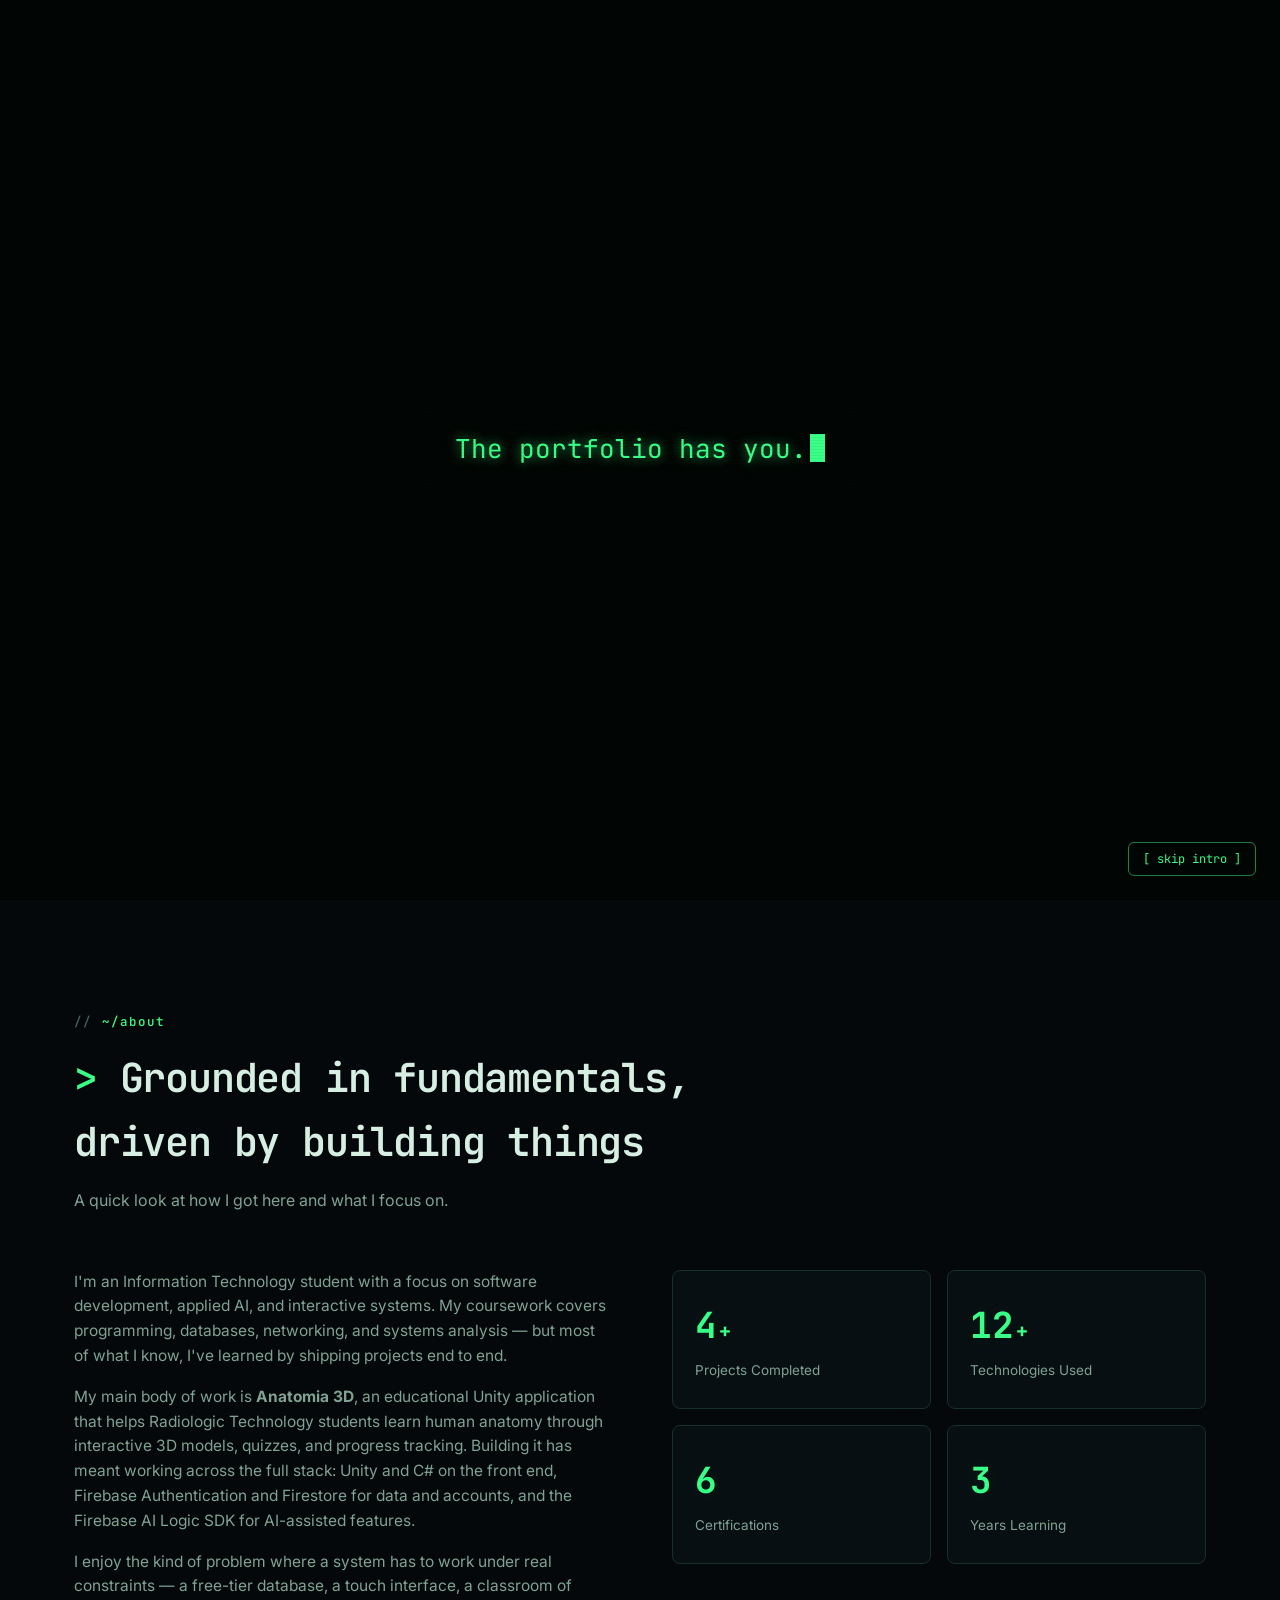
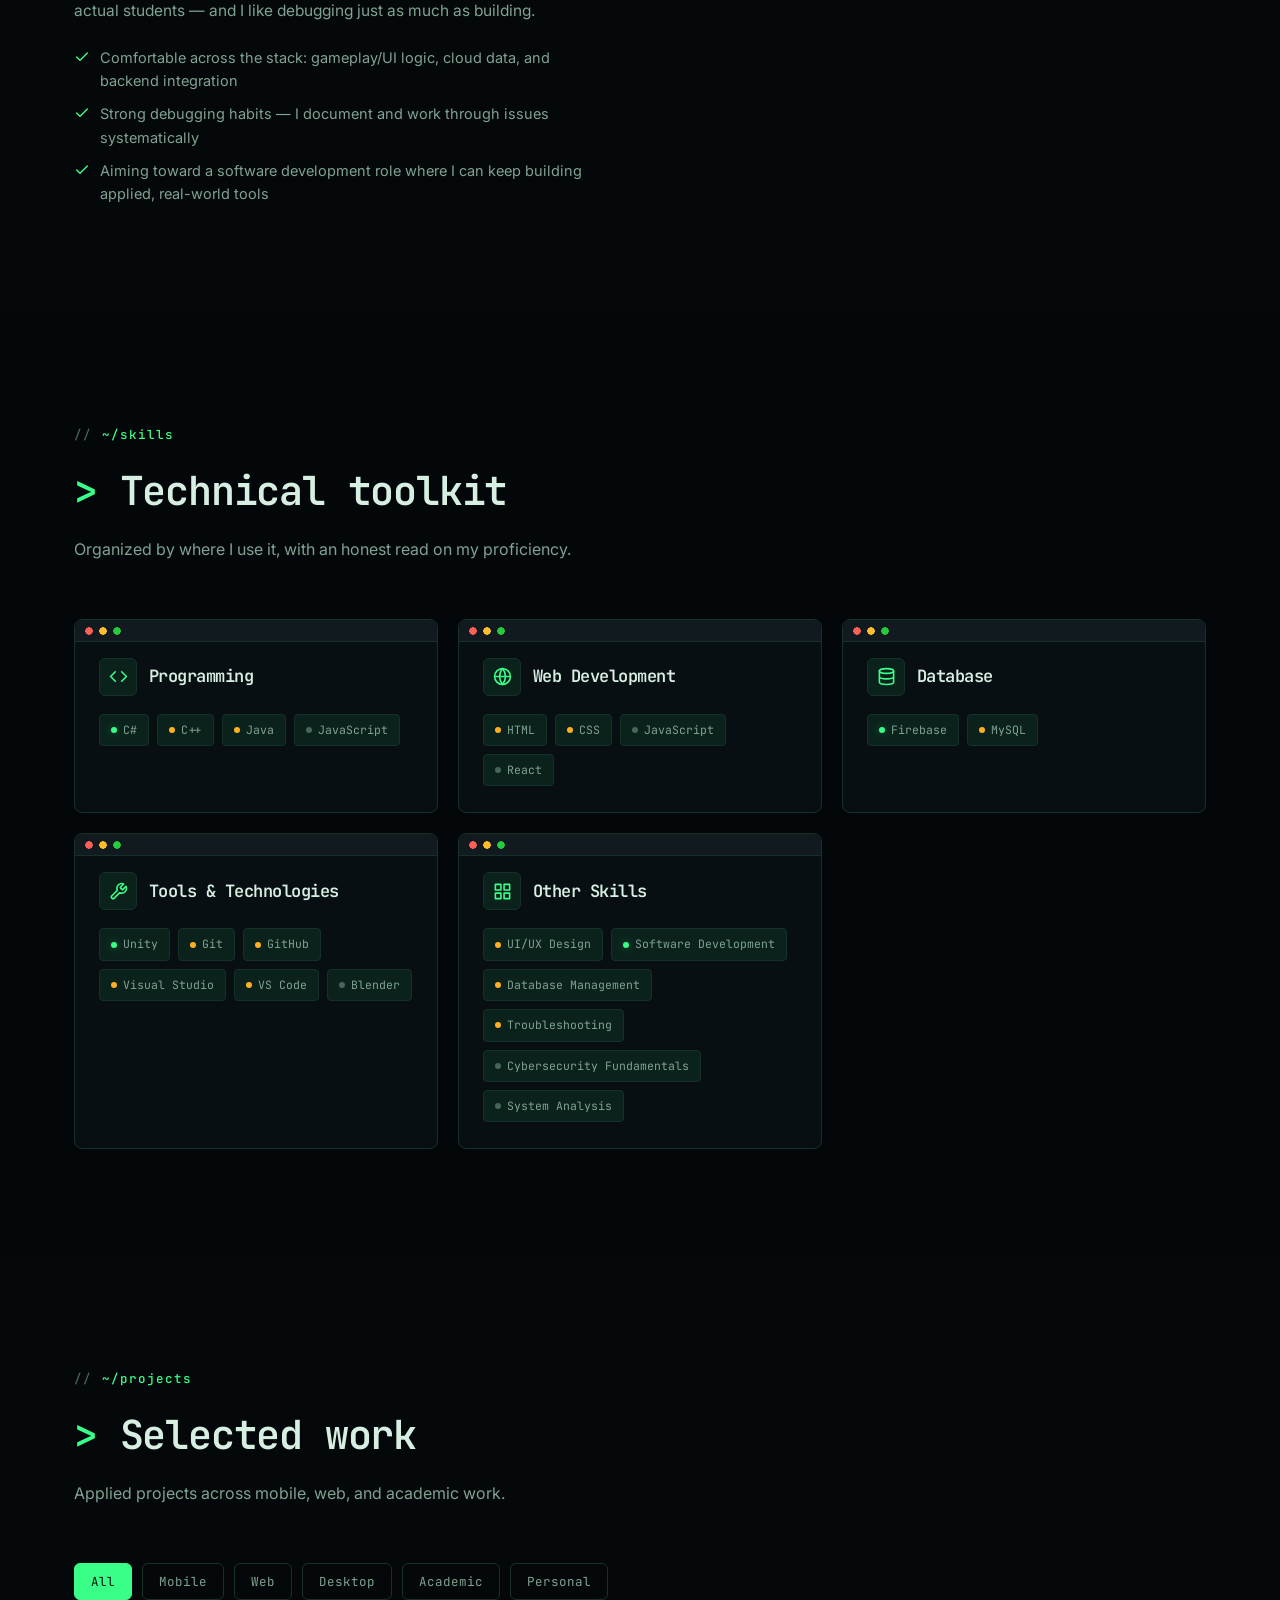
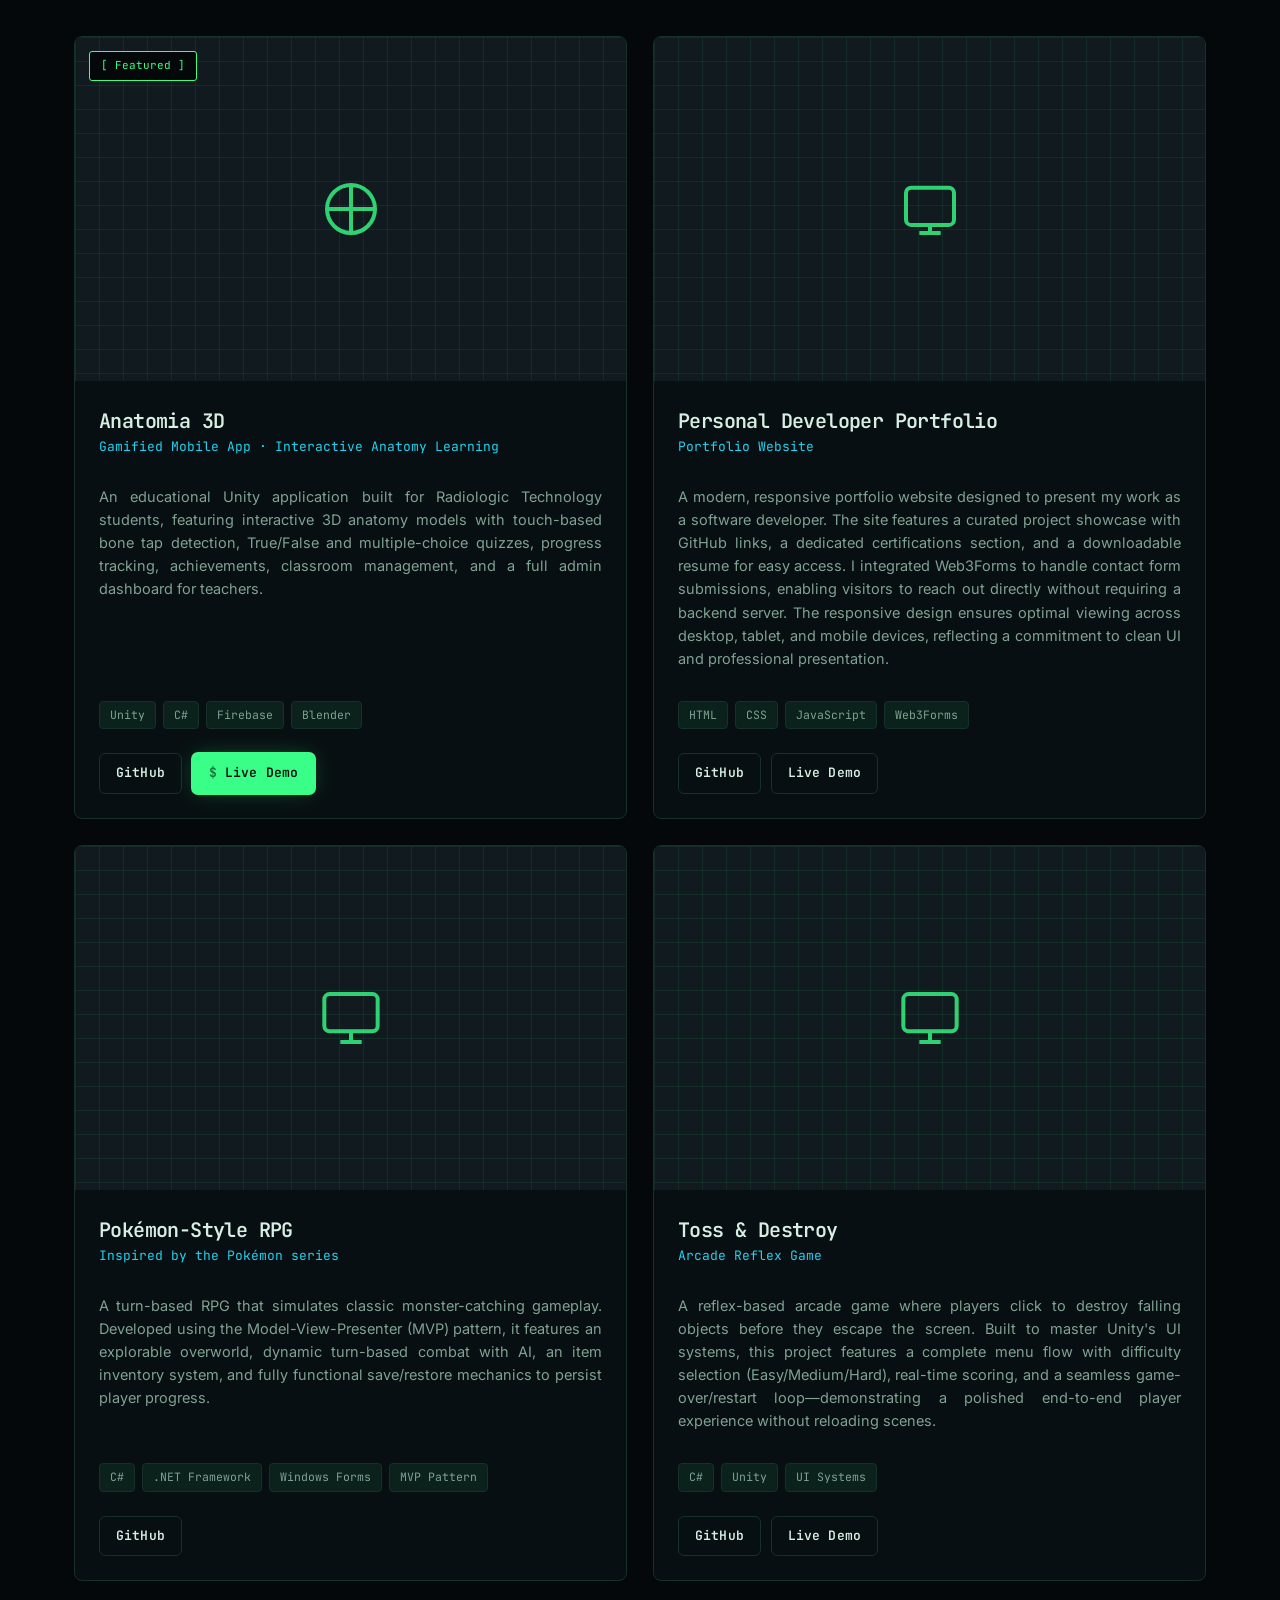
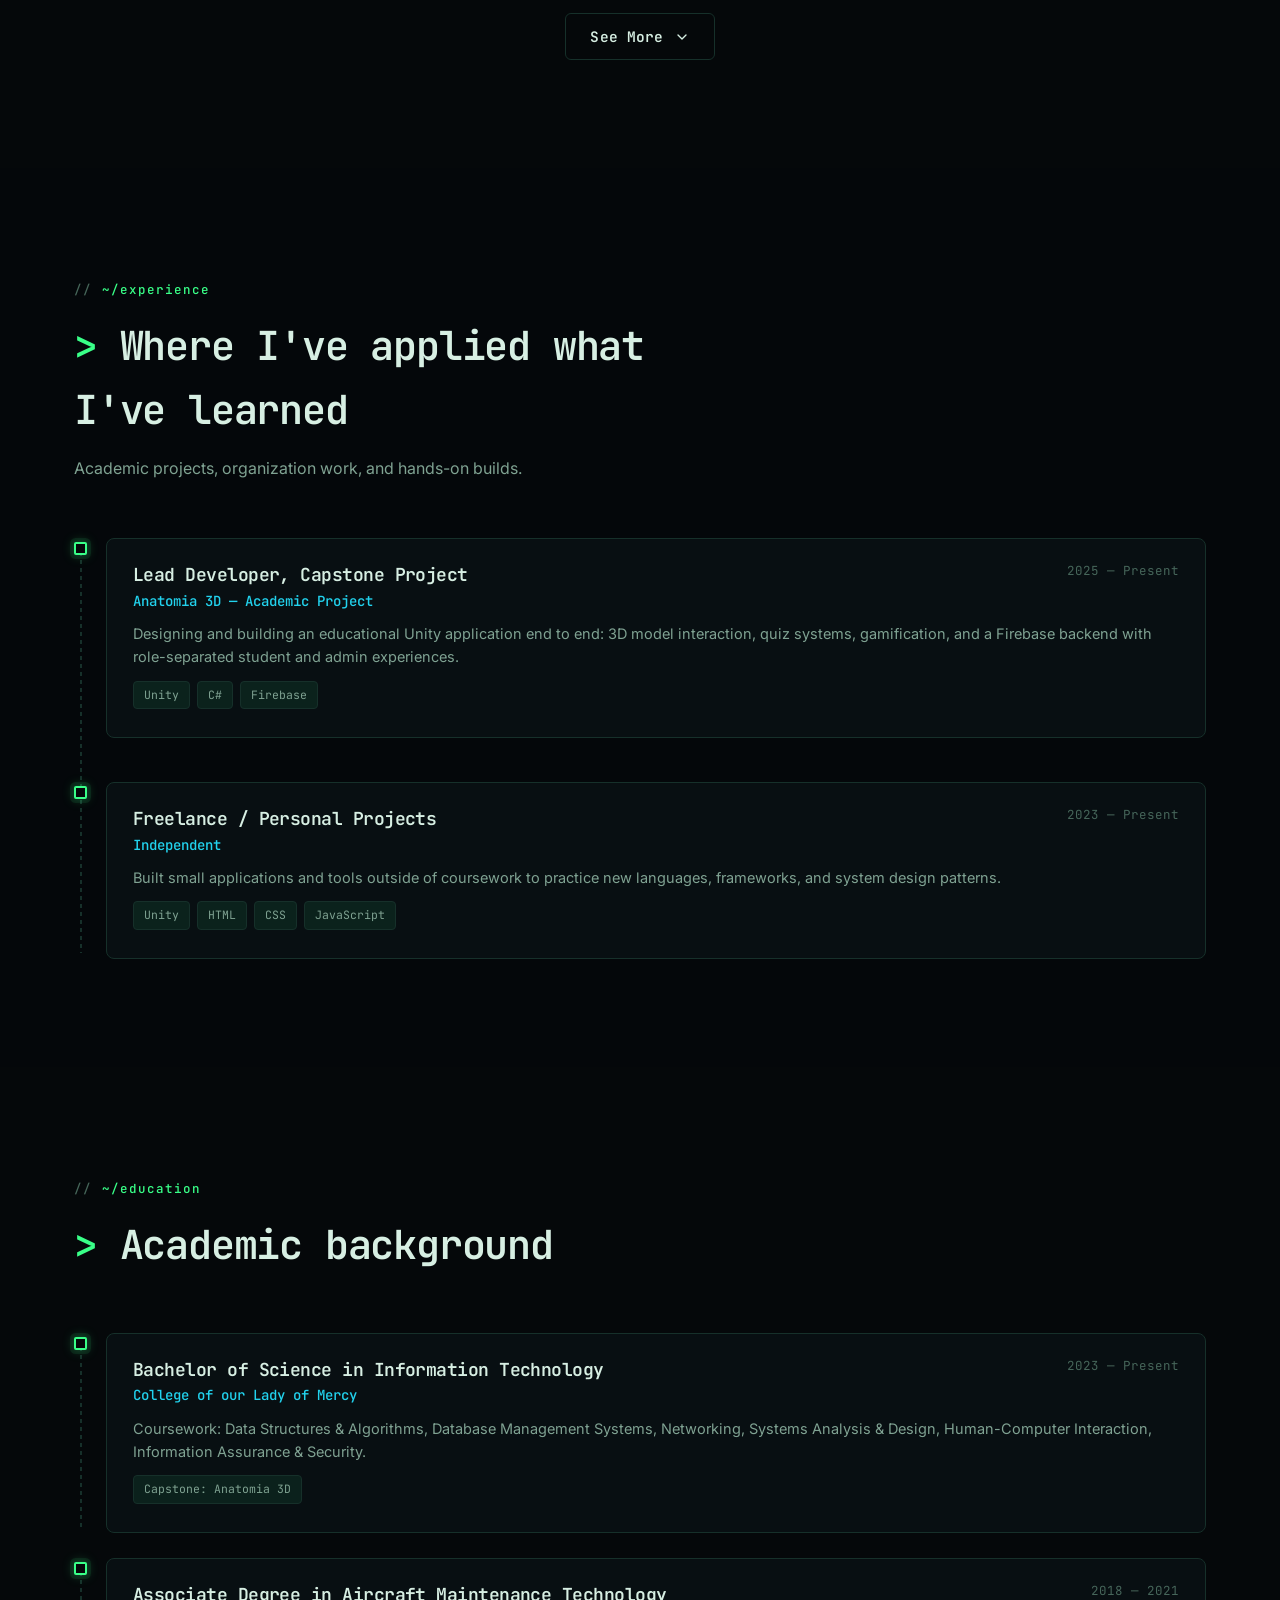
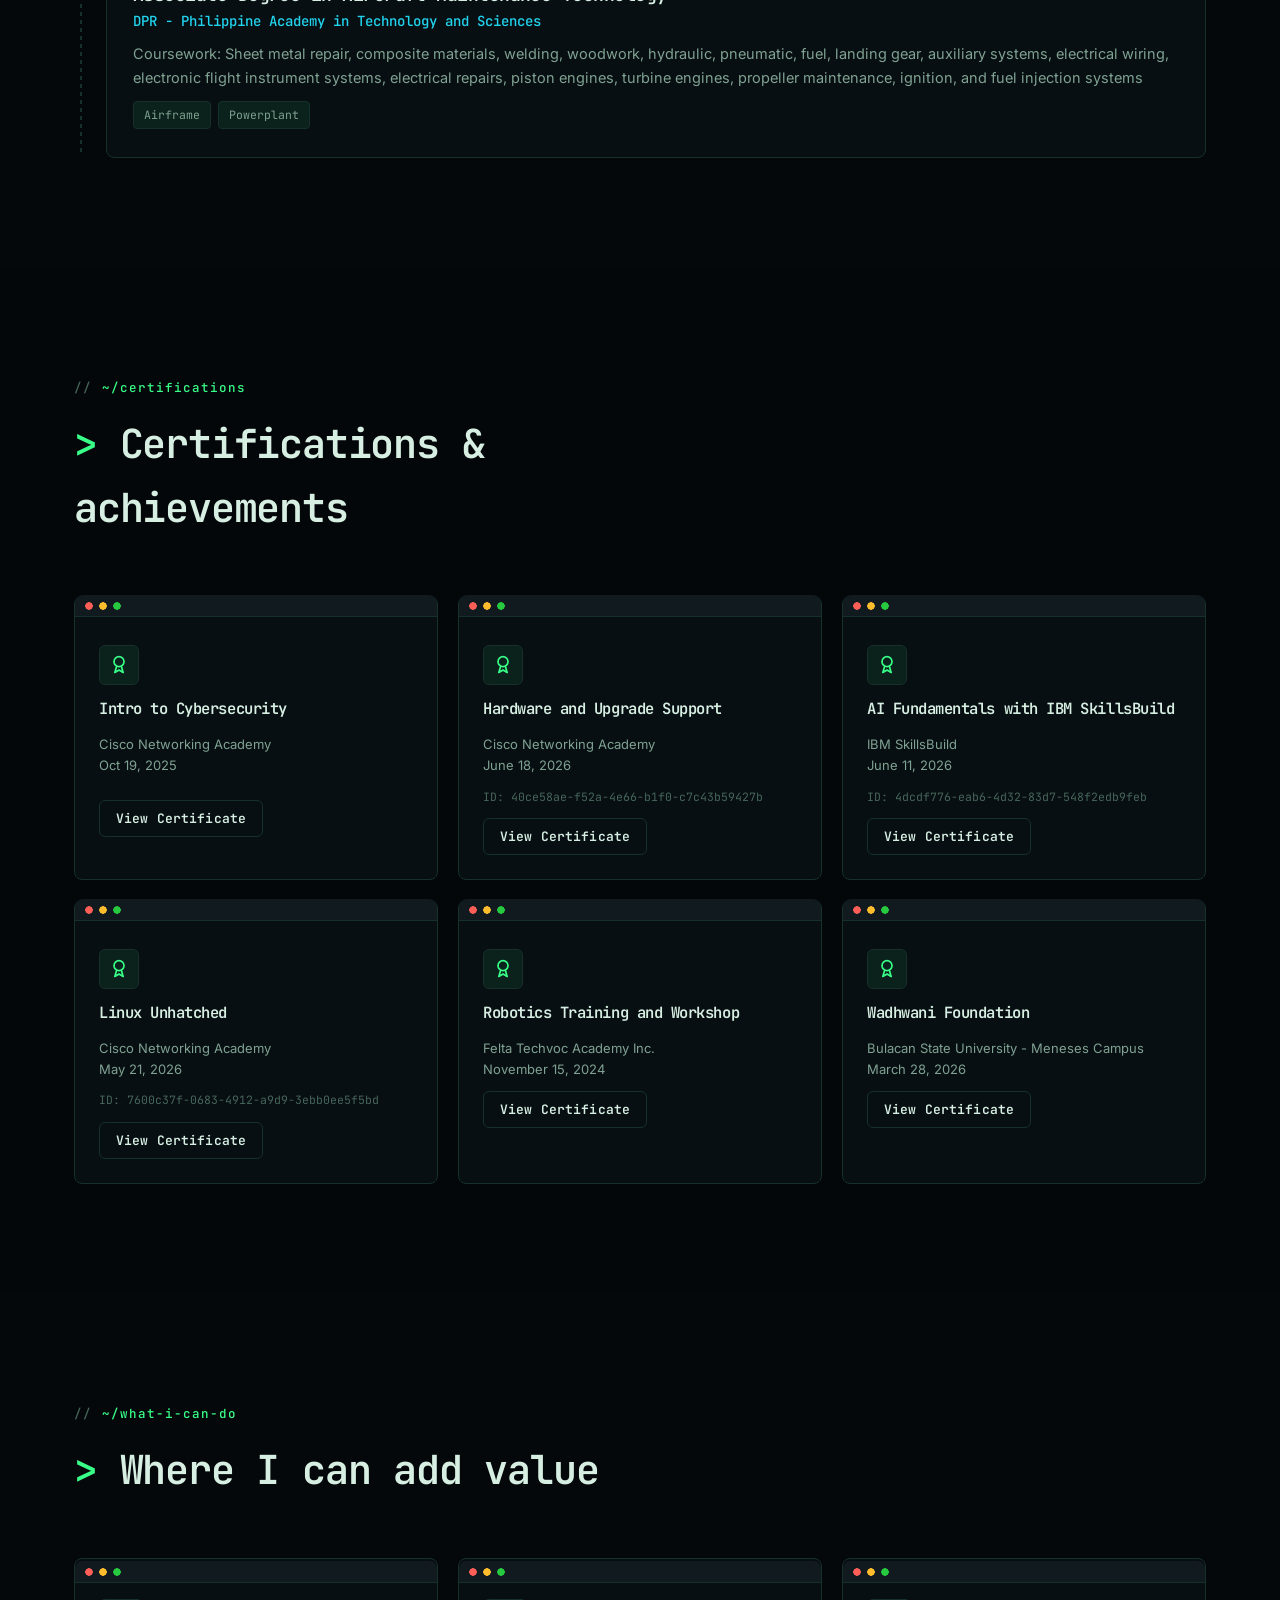
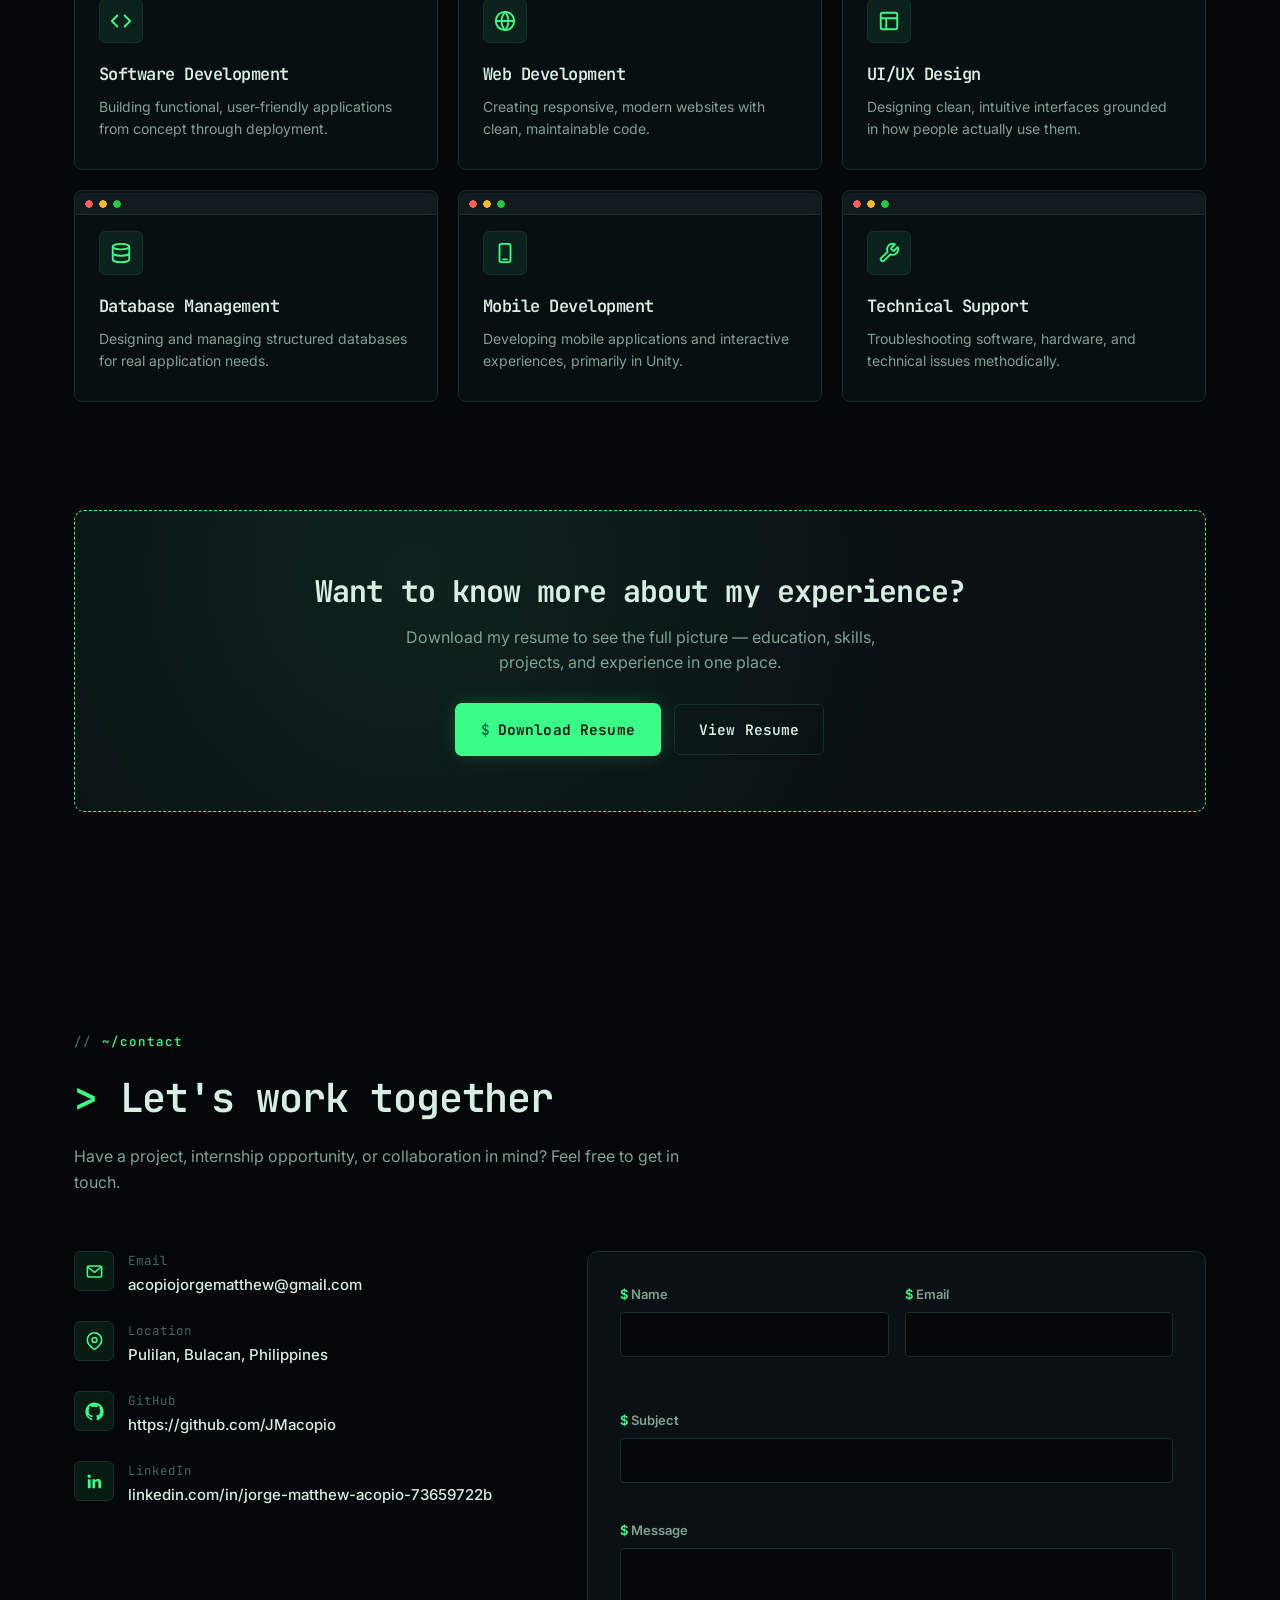
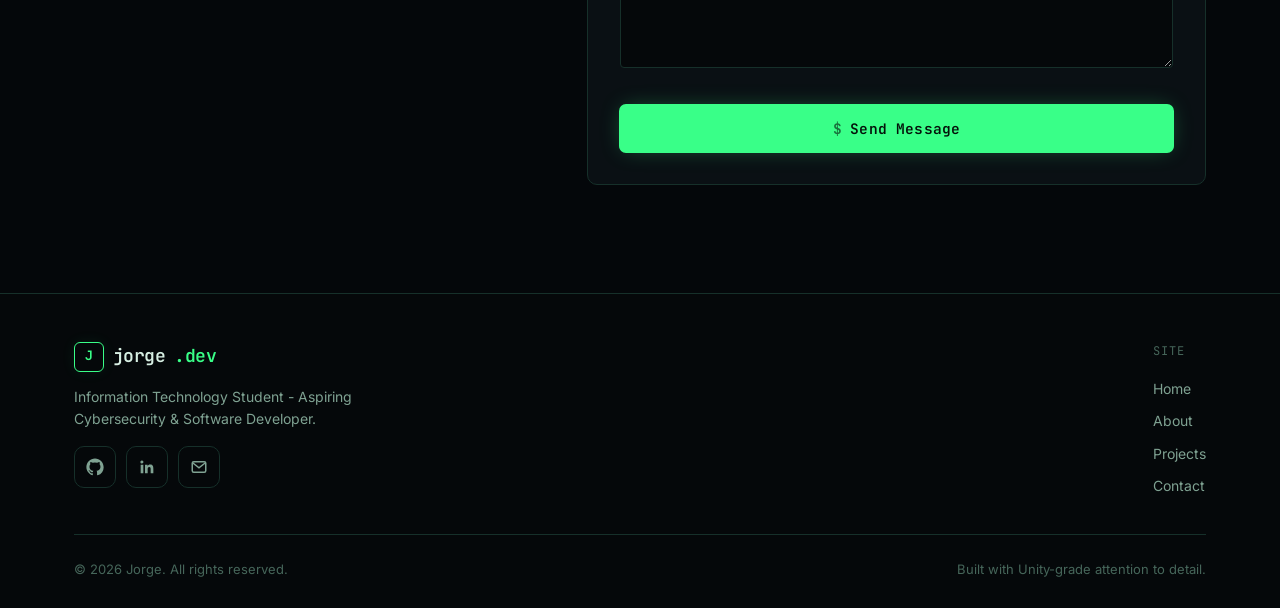
==== commit ddfa0996: "added a matrix style design and loading screen" ====
--- a/index.html
+++ b/index.html
@@ -15,8 +15,11 @@
 <link href="https://fonts.googleapis.com/css2?family=Space+Grotesk:wght@400;500;600;700&family=Inter:wght@400;500;600;700&family=JetBrains+Mono:wght@400;500;600&display=swap" rel="stylesheet">
 
 <link rel="stylesheet" href="styles.css">
+<link rel="stylesheet" href="styles-cyber.css">
+<script>(function(){try{if(sessionStorage.getItem('introSeen')||matchMedia('(prefers-reduced-motion: reduce)').matches)return;}catch(e){}document.documentElement.classList.add('intro-on');})();</script>
 </head>
 <body>
+<div id="intro" aria-hidden="true"><canvas id="introRain"></canvas><div class="intro-term" id="introText"></div><button type="button" class="intro-skip" id="introSkip">[ skip intro ]</button></div>
 
 <!-- ============================================================
      NAVIGATION
@@ -382,6 +385,29 @@
         </div>
       </div>
 
+      <!-- web & personal -->
+      <div class="project-card reveal" data-cat="web personal">
+        <div class="project-media">
+          <img src="images/coin-collector-logo.svg" alt="Unfinishable Coin Collector" class="project-img" width = "250" height = "250">
+        </div>
+        <div class="project-body">
+          <div>
+            <div class="project-title">Unfinishable Coin Collector</div>
+            <div class="project-role">2D Arcade Game</div>
+          </div>
+          <p class="project-desc">The Coin Collector: A browser game where every coin you grab makes you faster and the board harder. Built with vanilla JavaScript and the Canvas API: game loop, collision detection, and difficulty scaling.</p>
+          <div class="tech-row">
+            <span class="tech-pill">HTML</span>
+            <span class="tech-pill">CSS</span>
+            <span class="tech-pill">JavaScript</span>
+          </div>
+          <div class="project-actions">
+            <a href="https://github.com/JMacopio/Unfinishable-Coin-Collector" class="btn btn-ghost btn-sm">GitHub</a>
+            <a href="https://unfinishablecoincollector.vercel.app" class="btn btn-ghost btn-sm">Live Demo</a>
+          </div>
+        </div>
+      </div>
+
       <!-- mobile & academic -->
     <div class="project-card reveal" data-cat="mobile academic personal">
         <div class="project-media">
@@ -776,5 +802,7 @@
 </div>
 
 <script src="script.js"></script>
+<script src="cyber.js"></script>
+<script src="intro.js"></script>
 </body>
 </html>
--- a/styles-cyber.css
+++ b/styles-cyber.css
@@ -0,0 +1,113 @@
+/* PREVIEW THEME: "Root Access" — cybersecurity x coder. Terminal windows, phosphor green, code rain. */
+@import url('https://fonts.googleapis.com/css2?family=JetBrains+Mono:wght@400;500;600;700;800&family=Inter:wght@400;500;600&display=swap');
+:root,html[data-theme="dark"]{
+  --bg:#05080a; --bg-elevated:#080d10; --surface:#0a1014; --surface-2:#101a1f; --border:#16302a;
+  --text:#d7efe3; --text-dim:#7fa292; --text-faint:#46665a;
+  --accent:#39ff88; --accent-2:#22d3ee; --amber:#ffb020; --danger:#ff4d5e;
+  --accent-soft:rgba(57,255,136,.08); --accent-glow:rgba(57,255,136,.35);
+  --font-display:'JetBrains Mono',monospace; --font-body:'Inter',sans-serif; --font-mono:'JetBrains Mono',monospace;
+  --radius-sm:4px; --radius-md:8px; --radius-lg:10px;
+  --shadow-md:0 10px 30px rgba(0,0,0,.5); --shadow-lg:0 30px 70px rgba(0,0,0,.6);
+}
+html[data-theme="light"]{
+  --bg:#f2f6f4; --bg-elevated:#e8efeb; --surface:#ffffff; --surface-2:#e8efeb; --border:#c5d6cd;
+  --text:#0d1f17; --text-dim:#4a6358; --text-faint:#86a094;
+  --accent:#0a7d3c; --accent-2:#0b7285; --accent-soft:rgba(10,125,60,.08); --accent-glow:rgba(10,125,60,.25);
+}
+body{ background:var(--bg); }
+#rain{ position:fixed; inset:0; width:100%; height:100%; z-index:0; pointer-events:none; opacity:.38; }
+html[data-theme="light"] #rain{ opacity:.18; }
+section,header,footer,nav{ position:relative; z-index:1; }
+.navbar{ z-index:100; }
+#skills,#experience,#certifications,#contact{ background:color-mix(in srgb,var(--bg) 70%,transparent) !important; }
+.hero-bg{ background:radial-gradient(ellipse 60% 50% at 80% 30%, var(--accent-soft), transparent 65%); }
+.hero-bg::before{ opacity:.25; }
+.orb,.scan-figure,.scroll-cue{ display:none !important; }
+/* CRT scanlines, very light */
+body::after{ content:""; position:fixed; inset:0; z-index:9998; pointer-events:none;
+  background:repeating-linear-gradient(0deg,rgba(0,0,0,.14) 0,rgba(0,0,0,.14) 1px,transparent 1px,transparent 3px); opacity:.35; }
+html[data-theme="light"] body::after{ display:none; }
+
+/* type: monospace headings with shell prompts */
+.hero-name,.section-title,.skill-card-title,.project-title,.tl-role,.cert-title,.service-title,.resume-band h3,.logo{ font-family:var(--font-display); letter-spacing:-.03em; }
+.hero-name{ font-weight:800; text-shadow:0 0 24px var(--accent-soft); position:relative; }
+.hero-name .accent-text{ background:none; color:var(--accent); -webkit-text-fill-color:var(--accent); animation:blink 1.1s steps(1) infinite; }
+@keyframes blink{ 50%{ opacity:0; } }
+.section-title::before{ content:"> "; color:var(--accent); }
+.eyebrow{ color:var(--accent); font-weight:500; letter-spacing:.08em; text-transform:none; }
+.eyebrow::before{ content:"//"; background:none; width:auto; height:auto; color:var(--text-faint); }
+.hero-hi{ color:var(--accent); } .hero-hi .dot{ display:none; }
+.hero-title{ font-family:var(--font-mono); font-size:clamp(14px,1.6vw,17px); color:var(--accent-2); font-weight:500; }
+.hero-title::before{ content:"role: "; color:var(--text-faint); }
+.logo-mark{ background:transparent; border:1.5px solid var(--accent); color:var(--accent); box-shadow:0 0 14px var(--accent-soft); border-radius:6px; }
+
+.btn{ font-family:var(--font-mono); border-radius:6px; letter-spacing:.01em; }
+.btn-primary{ background:var(--accent); color:#04120a; box-shadow:0 0 0 1px var(--accent), 0 0 22px -4px var(--accent-glow); }
+.btn-primary:hover{ box-shadow:0 0 0 1px var(--accent), 0 0 34px -2px var(--accent-glow); }
+.btn-primary::before{ content:"$ "; opacity:.6; }
+.btn-ghost{ border-color:var(--border); }
+.filter-btn{ border-radius:6px; } .filter-btn.active{ background:var(--accent); border-color:var(--accent); color:#04120a; }
+.nav-links a{ font-family:var(--font-mono); font-size:13px; } .nav-links a::after{ background:var(--accent); }
+.stat-num{ background:none; color:var(--accent); -webkit-text-fill-color:var(--accent); text-shadow:0 0 18px var(--accent-soft); }
+.lvl-adv{ background:var(--accent); box-shadow:0 0 8px var(--accent-glow); } .lvl-int{ background:var(--amber); } .lvl-fam{ background:var(--text-faint); }
+.badge,.tech-pill{ font-size:11.5px; border-radius:4px; background:var(--accent-soft); border-color:var(--border); }
+
+/* every card becomes a little terminal window */
+.stat-card,.skill-card,.project-card,.tl-card,.cert-card,.service-card{
+  background:color-mix(in srgb,var(--surface) 88%,transparent); border:1px solid var(--border); border-radius:var(--radius-md);
+  position:relative; transition:border-color .2s, box-shadow .2s, transform .2s;
+}
+.skill-card::before,.cert-card::before,.service-card::before{ content:""; display:block; height:22px; margin:-26px -24px 16px;
+  border-bottom:1px solid var(--border); border-radius:8px 8px 0 0; background:
+  radial-gradient(circle at 14px 11px,#ff5f56 3.5px,transparent 4px), radial-gradient(circle at 28px 11px,#ffbd2e 3.5px,transparent 4px),
+  radial-gradient(circle at 42px 11px,#27c93f 3.5px,transparent 4px), var(--surface-2); }
+.skill-card:hover,.project-card:hover,.cert-card:hover,.service-card:hover,.stat-card:hover{ border-color:var(--accent); box-shadow:0 0 30px -12px var(--accent-glow); transform:none; }
+.skill-icon,.cert-icon,.service-icon,.contact-info-icon{ background:var(--accent-soft); color:var(--accent); border:1px solid var(--border); border-radius:6px; }
+.project-media{ background:
+  linear-gradient(var(--accent-soft) 1px,transparent 1px) 0 0/100% 24px, linear-gradient(90deg,var(--accent-soft) 1px,transparent 1px) 0 0/24px 100%, var(--surface-2); }
+.project-media svg{ color:var(--accent); opacity:.8; }
+.project-tag{ border-radius:3px; color:var(--accent); border-color:var(--accent); background:var(--bg); }
+.project-tag::before{ content:"[ "; } .project-tag::after{ content:" ]"; }
+.project-role,.tl-org{ color:var(--accent-2); font-family:var(--font-mono); }
+.tl-dot{ border-color:var(--accent); box-shadow:0 0 0 4px var(--accent-soft), 0 0 12px var(--accent-glow); border-radius:2px; }
+.timeline::before{ background:repeating-linear-gradient(var(--border) 0 4px,transparent 4px 8px); width:2px; }
+.resume-band{ background:var(--surface); border:1px dashed var(--accent); } .resume-band::before{ background:radial-gradient(circle at 30% 20%,var(--accent-soft),transparent 60%); }
+.field input,.field textarea{ font-family:var(--font-mono); background:var(--bg); }
+.field label::before{ content:"$ "; color:var(--accent); }
+
+/* hero terminal window */
+.termwin{ width:min(100%,360px); border:1px solid var(--accent); border-radius:10px; overflow:hidden; background:var(--surface);
+  box-shadow:0 0 60px -14px var(--accent-glow), var(--shadow-lg); position:relative; z-index:1; }
+.termbar{ display:flex; align-items:center; gap:7px; padding:10px 14px; background:var(--surface-2); border-bottom:1px solid var(--border); font-family:var(--font-mono); font-size:11.5px; color:var(--text-dim); }
+.termbar i{ width:10px; height:10px; border-radius:50%; display:block; } .termbar i:nth-child(1){ background:#ff5f56; } .termbar i:nth-child(2){ background:#ffbd2e; } .termbar i:nth-child(3){ background:#27c93f; }
+.termbar span{ margin-left:8px; white-space:nowrap; overflow:hidden; text-overflow:ellipsis; }
+.termwin .hero-avatar{ width:100%; border:none; border-radius:0; box-shadow:none; aspect-ratio:1; }
+.termwin .hero-avatar::after{ background:linear-gradient(180deg,transparent 60%,var(--accent-soft)), repeating-linear-gradient(0deg,rgba(57,255,136,.05) 0 1px,transparent 1px 3px); }
+.scanbeam{ position:absolute; left:0; right:0; height:2px; background:var(--accent); box-shadow:0 0 18px 4px var(--accent-glow); opacity:.55; z-index:2; animation:beam 4.2s ease-in-out infinite; pointer-events:none; }
+@keyframes beam{ 0%{ top:38px; } 50%{ top:calc(100% - 40px); } 100%{ top:38px; } }
+.statusbar{ display:flex; justify-content:space-between; gap:8px; padding:9px 14px; border-top:1px solid var(--border); background:var(--surface-2); font-family:var(--font-mono); font-size:11.5px; color:var(--text-dim); }
+.statusbar b{ color:var(--accent); } .statusbar em{ font-style:normal; color:var(--accent); }
+.statusbar em::before{ content:"●"; margin-right:6px; animation:blink 1.6s steps(1) infinite; }
+
+/* log ticker */
+.ticker{ position:absolute; left:0; right:0; bottom:0; z-index:3; overflow:hidden; border-top:1px solid var(--border); background:color-mix(in srgb,var(--bg) 85%,transparent); padding:11px 0; }
+.ticker-track{ display:flex; width:max-content; animation:tick 55s linear infinite; }
+.ticker span{ font-family:var(--font-mono); font-size:12.5px; color:var(--text-dim); padding:0 22px; white-space:nowrap; }
+.ticker span::before{ content:"[ OK ] "; color:var(--accent); }
+@keyframes tick{ to{ transform:translateX(-50%); } }
+.hero{ padding-bottom:64px; }
+.glitch{ animation:glitch .5s steps(2) 1; }
+@keyframes glitch{ 0%{ transform:translate(0); text-shadow:2px 0 var(--accent-2),-2px 0 var(--danger);} 25%{ transform:translate(-2px,1px);} 50%{ transform:translate(2px,-1px); text-shadow:-2px 0 var(--accent-2),2px 0 var(--danger);} 100%{ transform:translate(0); text-shadow:none;} }
+@media (prefers-reduced-motion:reduce){ .scanbeam,.ticker-track,.hero-name .accent-text,.glitch{ animation:none; } #rain{ display:none; } }
+html[data-theme="light"] .btn-primary,html[data-theme="light"] .filter-btn.active{ color:#fff; }
+
+/* ===== Matrix-style intro ===== */
+#intro{ display:none; }
+html.intro-on #intro{ display:flex; position:fixed; inset:0; z-index:1000; background:#020604; align-items:center; justify-content:center; flex-direction:column; transition:opacity .8s ease; }
+html.intro-on #intro.done{ opacity:0; pointer-events:none; }
+html.intro-on body{ overflow:hidden; }
+#introRain{ position:absolute; inset:0; width:100%; height:100%; }
+.intro-term{ position:relative; z-index:1; font-family:var(--font-mono); color:#39ff88; font-size:clamp(16px,2.6vw,26px); text-shadow:0 0 12px rgba(57,255,136,.7); padding:0 24px; text-align:left; min-height:3.4em; background:rgba(2,6,4,.55); padding:22px 28px; border-radius:8px; }
+.intro-term .caret{ display:inline-block; width:.6em; height:1.1em; background:#39ff88; vertical-align:-.18em; margin-left:3px; animation:blink 1s steps(1) infinite; }
+.intro-skip{ position:absolute; z-index:2; bottom:24px; right:24px; font-family:var(--font-mono); font-size:12px; color:#39ff88; background:transparent; border:1px solid rgba(57,255,136,.5); border-radius:6px; padding:8px 14px; cursor:pointer; }
+.intro-skip:hover{ background:rgba(57,255,136,.12); }
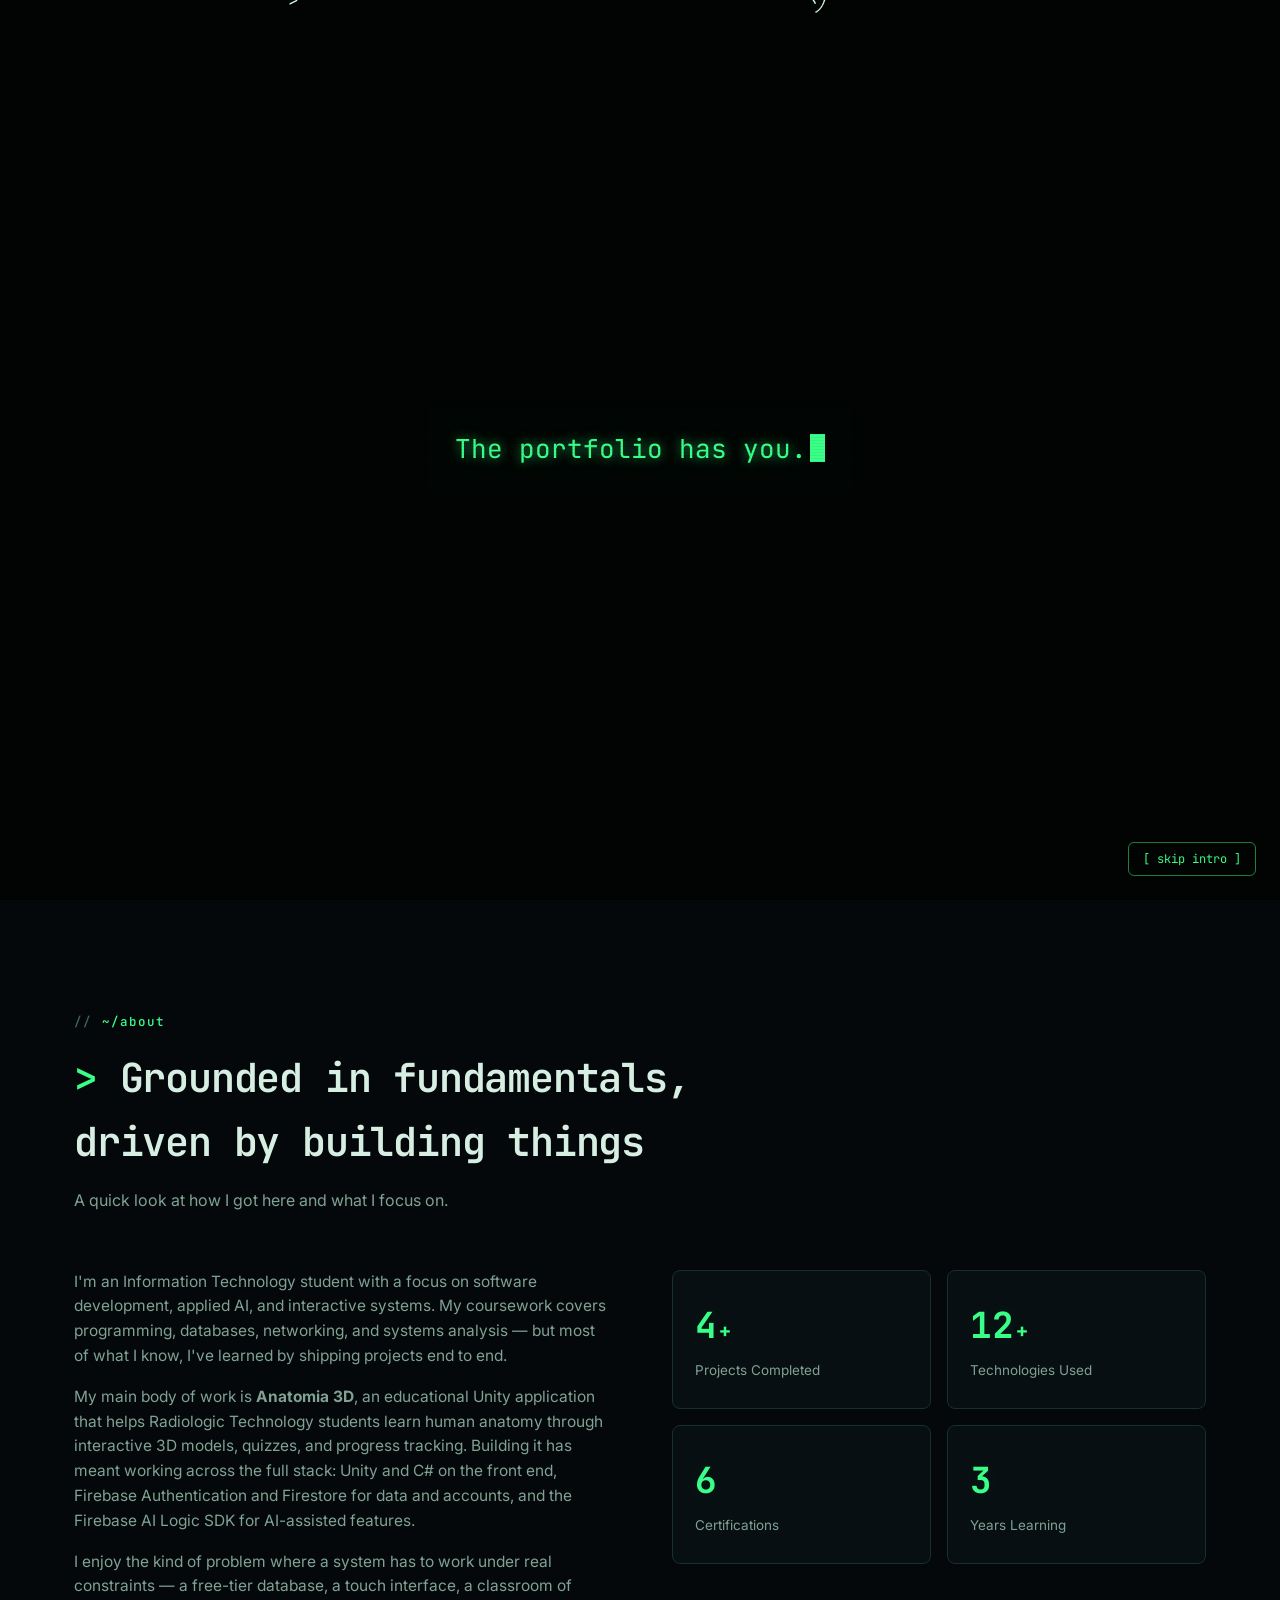
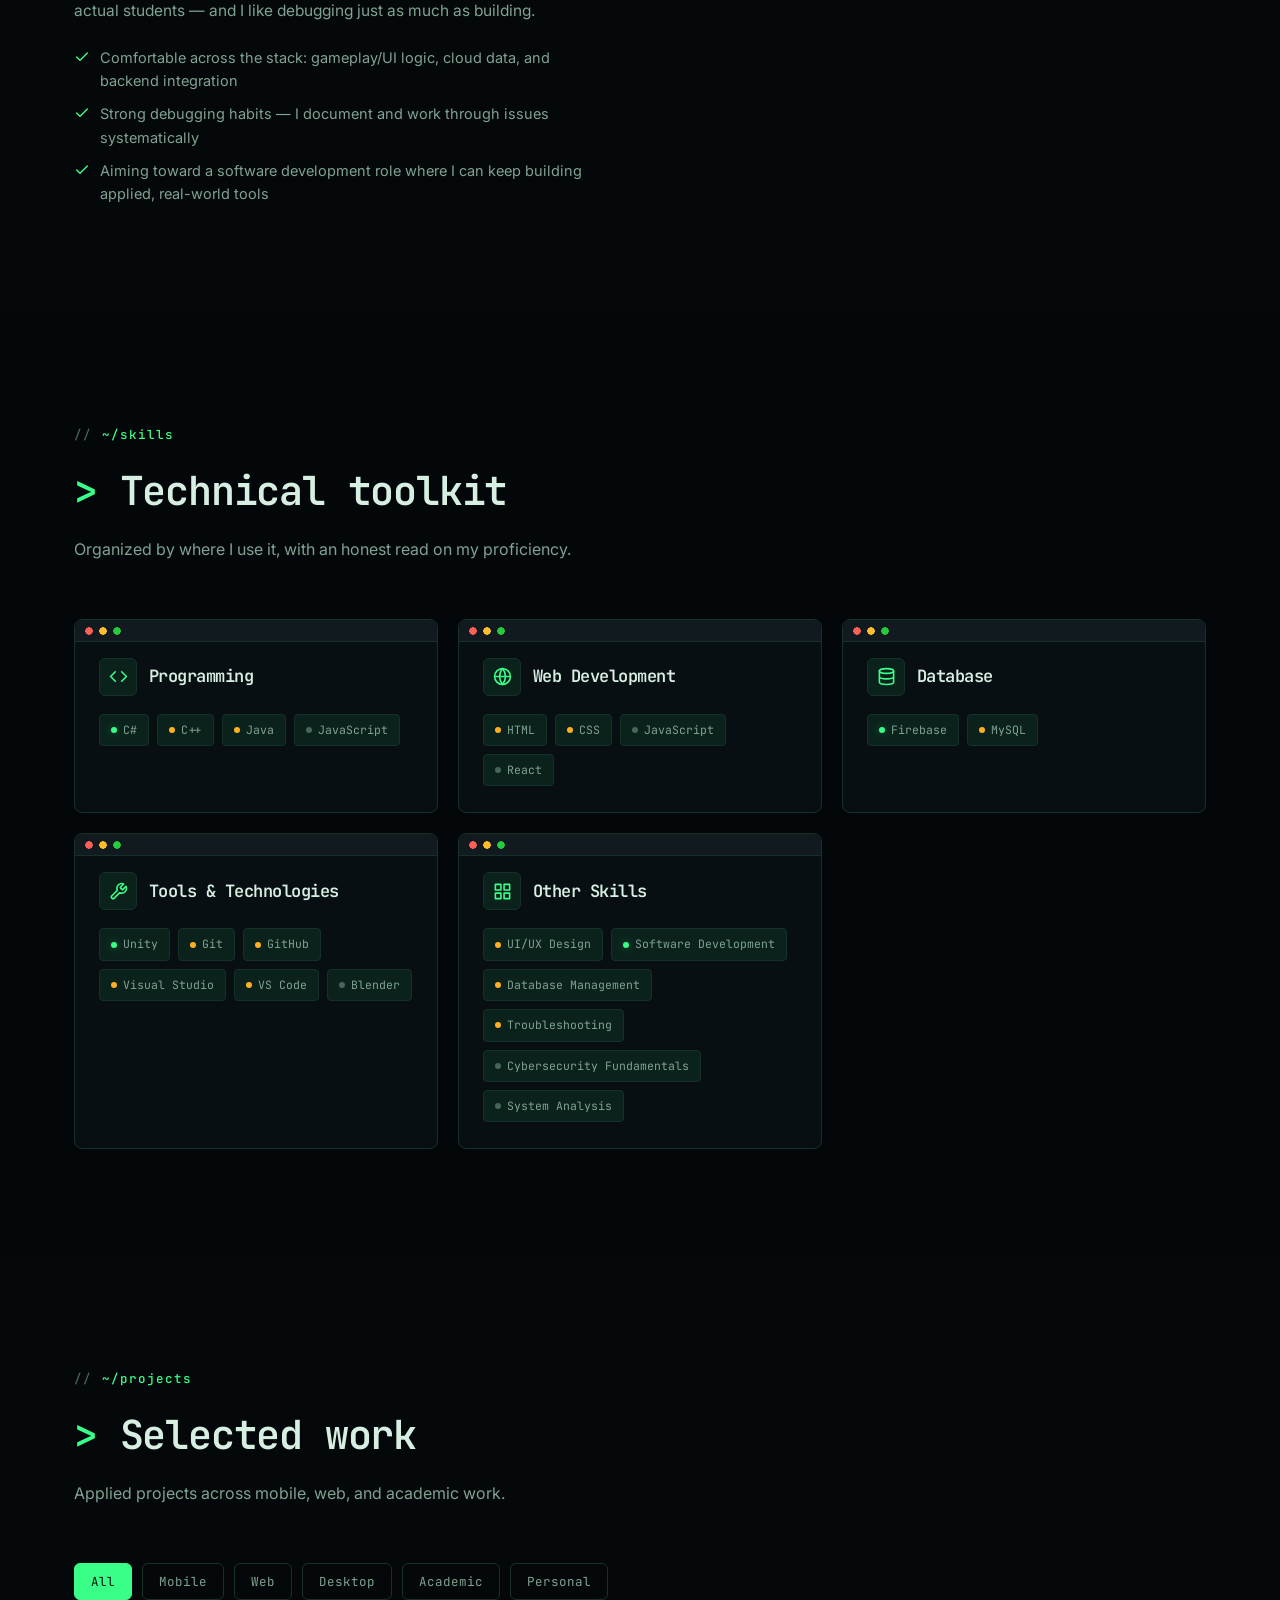
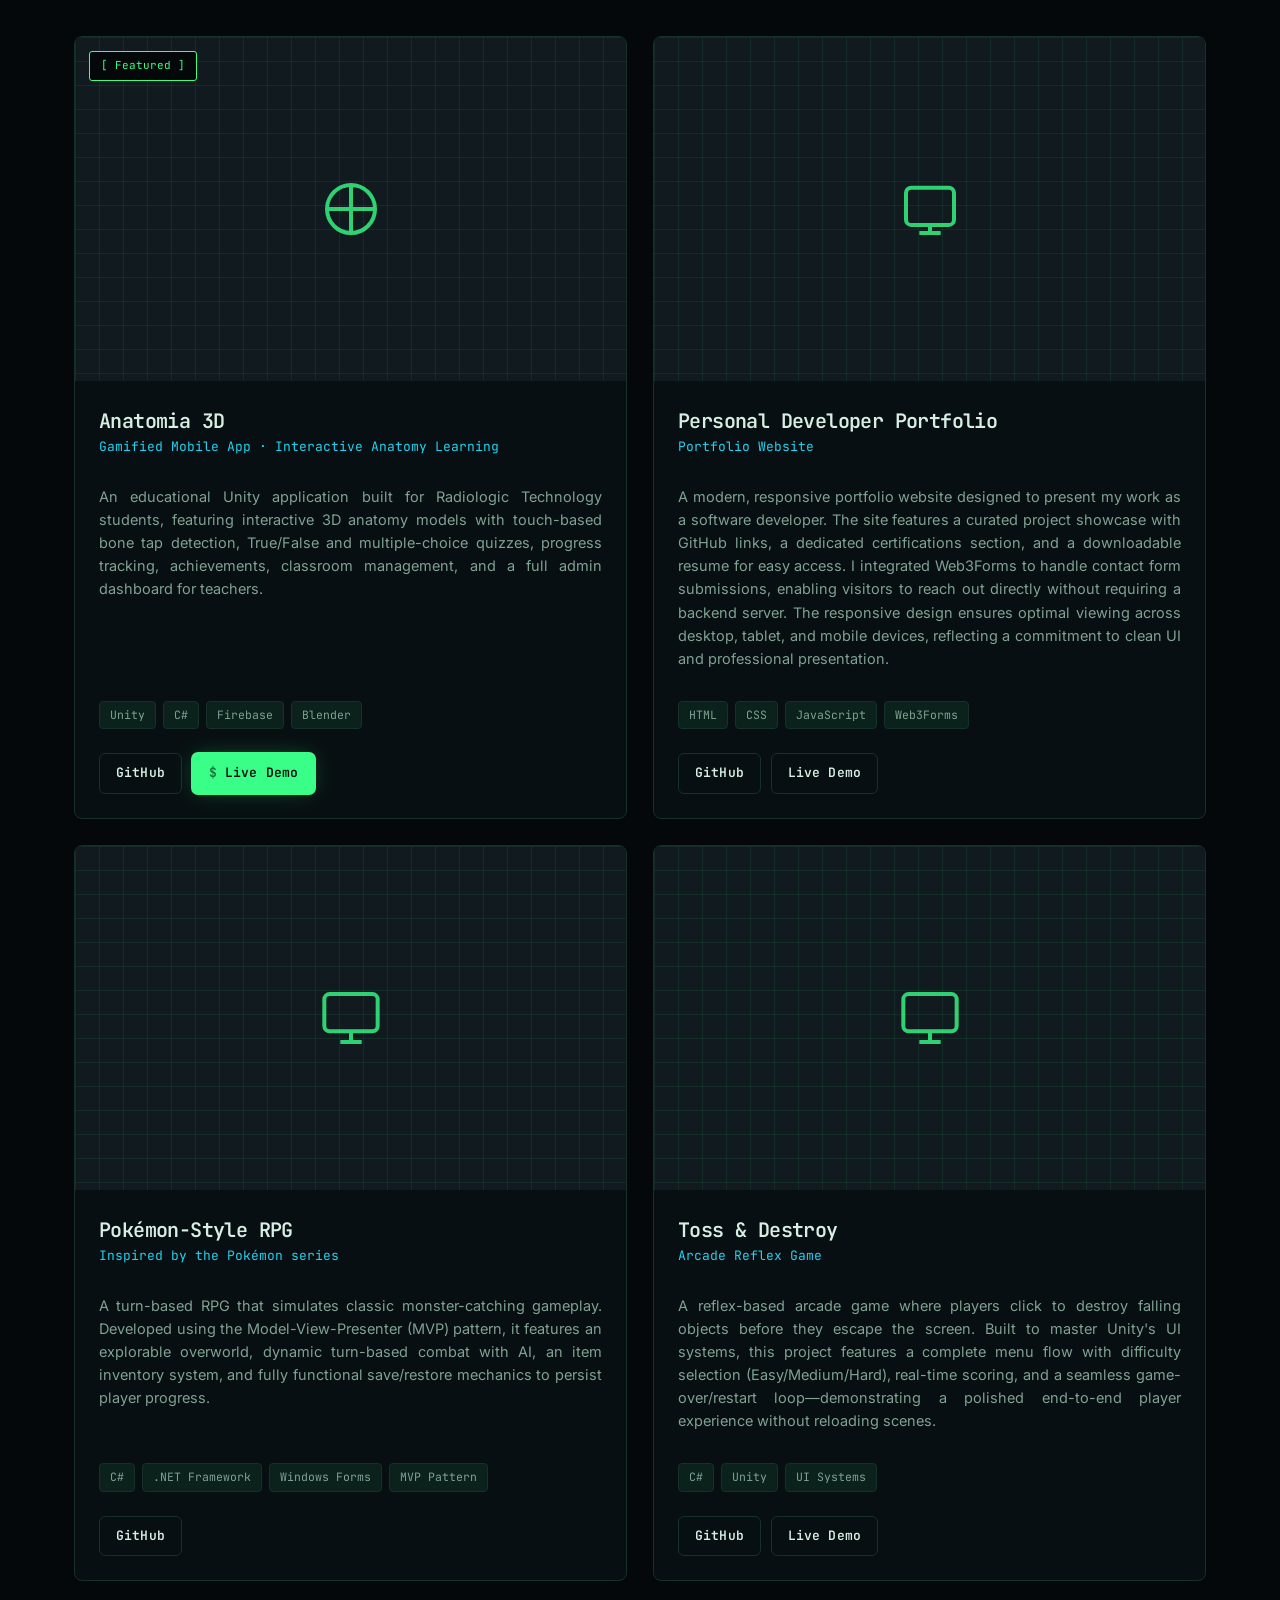
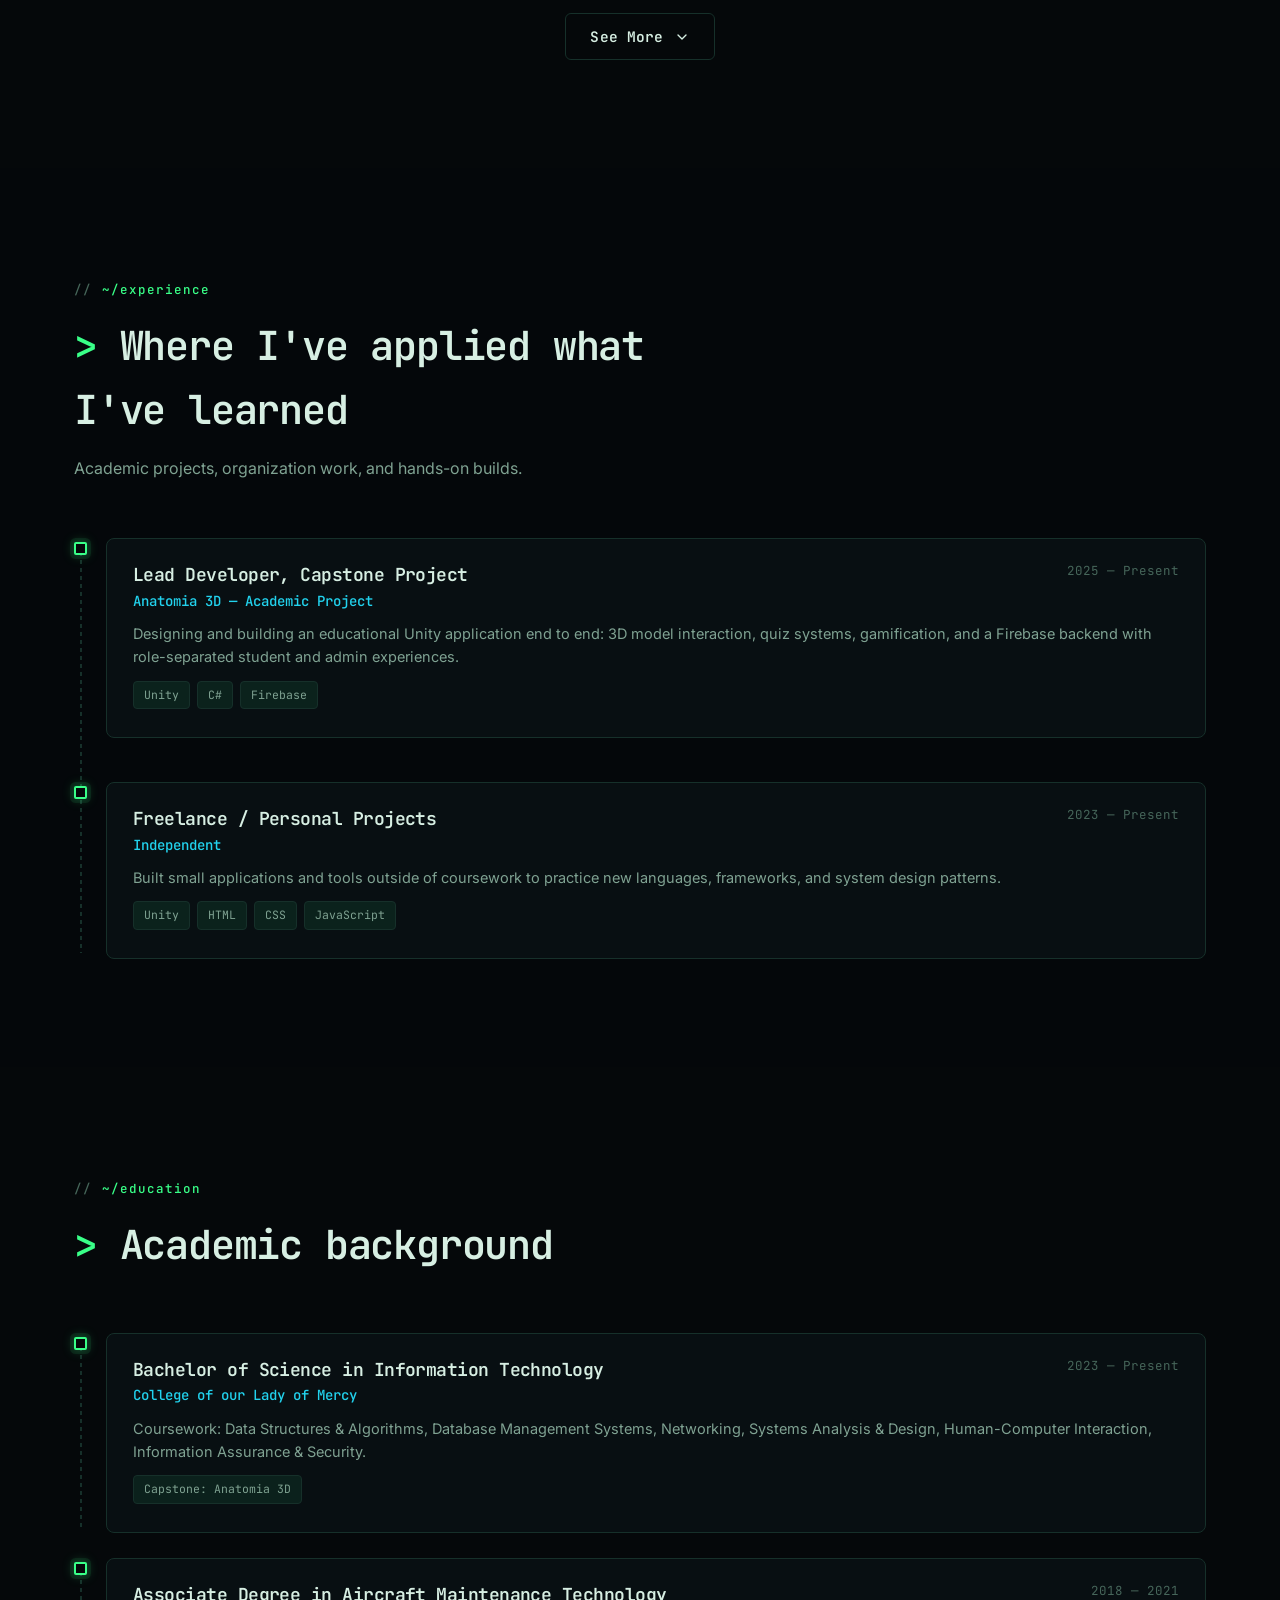
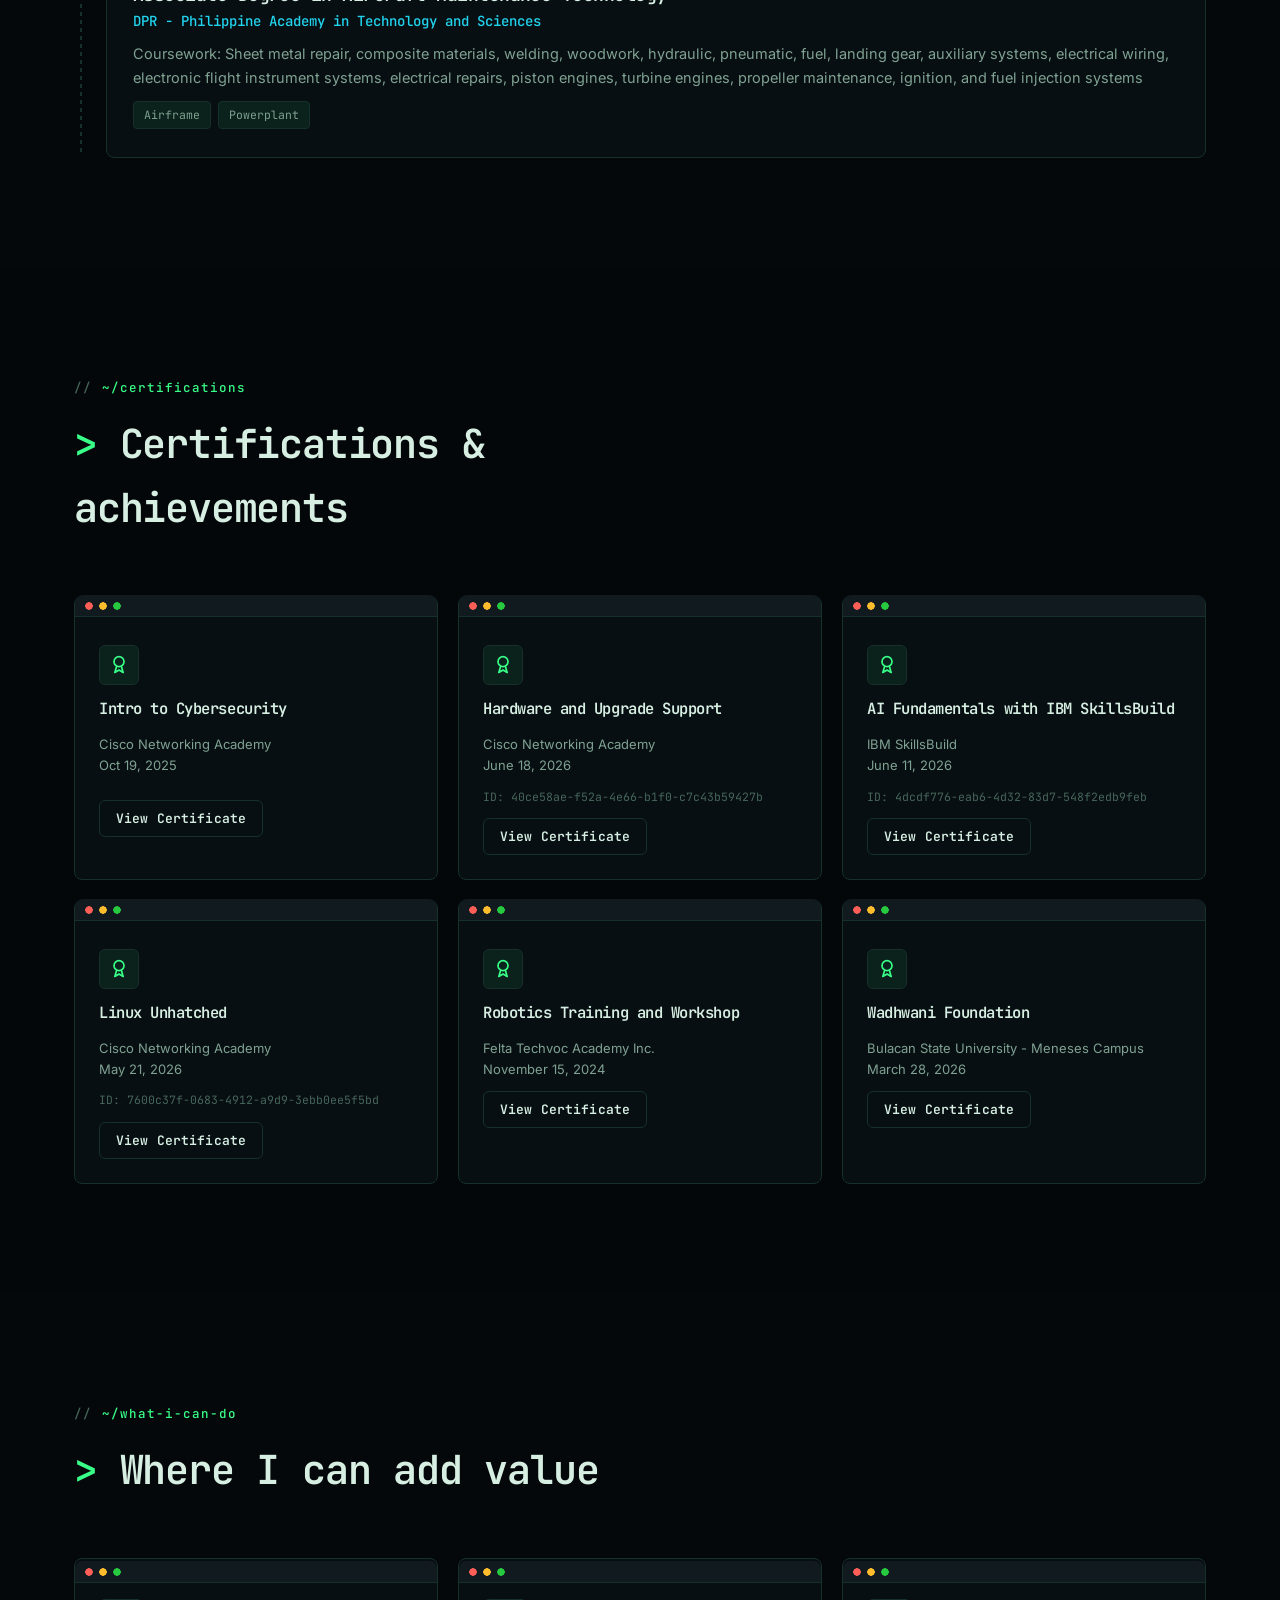
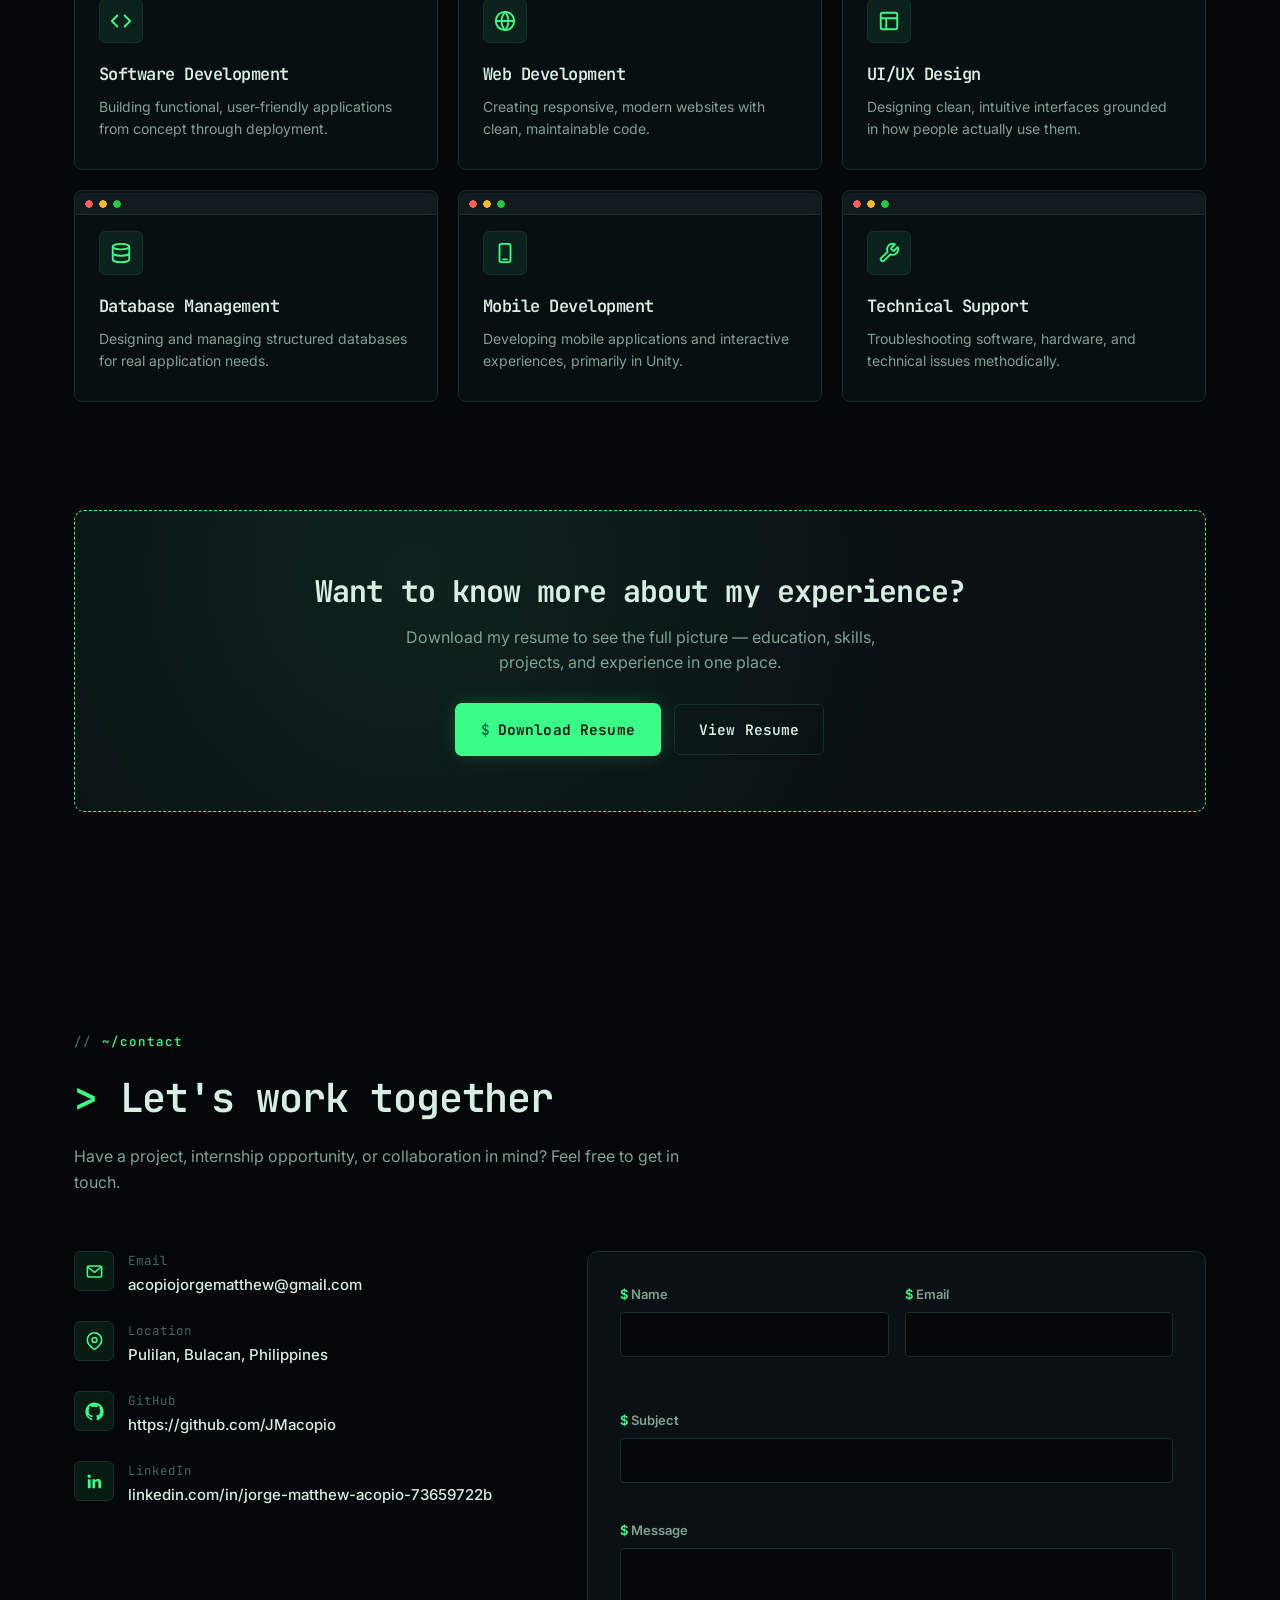
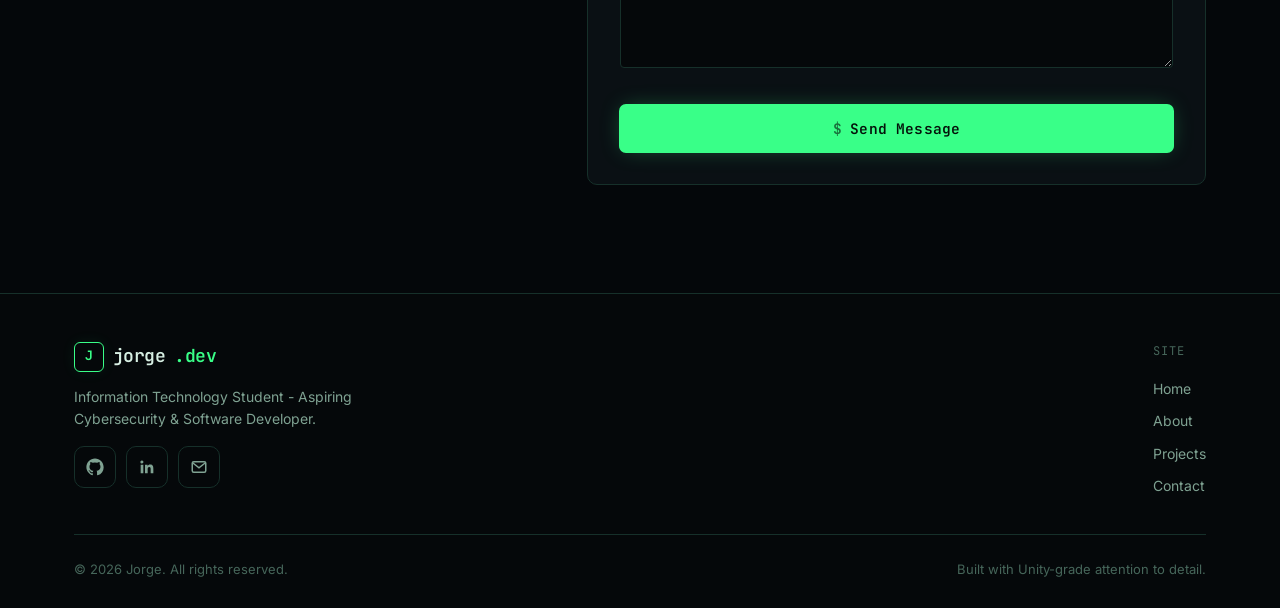
==== commit 31f77409: "improve the intro" ====
--- a/index.html
+++ b/index.html
@@ -16,7 +16,7 @@
 
 <link rel="stylesheet" href="styles.css">
 <link rel="stylesheet" href="styles-cyber.css">
-<script>(function(){try{if(sessionStorage.getItem('introSeen')||matchMedia('(prefers-reduced-motion: reduce)').matches)return;}catch(e){}document.documentElement.classList.add('intro-on');})();</script>
+<script>(function(){try{if(matchMedia('(prefers-reduced-motion: reduce)').matches)return;}catch(e){}document.documentElement.classList.add('intro-on');})();</script>
 </head>
 <body>
 <div id="intro" aria-hidden="true"><canvas id="introRain"></canvas><div class="intro-term" id="introText"></div><button type="button" class="intro-skip" id="introSkip">[ skip intro ]</button></div>
@@ -286,7 +286,7 @@
             <span class="tech-pill">Blender</span>
           </div>
           <div class="project-actions">
-            <a href="https://github.com/JMacopio/Anatomia-2.0" class="btn btn-ghost btn-sm">GitHub</a>
+            <a href="https://github.com/JMacopio/Anatomixs" class="btn btn-ghost btn-sm">GitHub</a>
             <a href="https://anatomia-website.vercel.app" class="btn btn-primary btn-sm">Live Demo</a>
           </div>
         </div>
@@ -388,7 +388,7 @@
       <!-- web & personal -->
       <div class="project-card reveal" data-cat="web personal">
         <div class="project-media">
-          <img src="images/coin-collector-logo.svg" alt="Unfinishable Coin Collector" class="project-img" width = "250" height = "250">
+          <img src="images/coin-collector-banner.png" alt="Unfinishable Coin Collector" class="project-img" width = "250" height = "250">
         </div>
         <div class="project-body">
           <div>
--- a/styles-cyber.css
+++ b/styles-cyber.css
@@ -110,4 +110,13 @@
 .intro-term{ position:relative; z-index:1; font-family:var(--font-mono); color:#39ff88; font-size:clamp(16px,2.6vw,26px); text-shadow:0 0 12px rgba(57,255,136,.7); padding:0 24px; text-align:left; min-height:3.4em; background:rgba(2,6,4,.55); padding:22px 28px; border-radius:8px; }
 .intro-term .caret{ display:inline-block; width:.6em; height:1.1em; background:#39ff88; vertical-align:-.18em; margin-left:3px; animation:blink 1s steps(1) infinite; }
 .intro-skip{ position:absolute; z-index:2; bottom:24px; right:24px; font-family:var(--font-mono); font-size:12px; color:#39ff88; background:transparent; border:1px solid rgba(57,255,136,.5); border-radius:6px; padding:8px 14px; cursor:pointer; }
-.intro-skip:hover{ background:rgba(57,255,136,.12); }+.intro-skip:hover{ background:rgba(57,255,136,.12); }
+
+/* ===== Project logos / images inside the card media box ===== */
+.project-media .project-img{
+  position:absolute; inset:0; width:100%; height:100%;
+  object-fit:contain;            /* whole logo visible, never cropped */
+  padding:22px;                  /* breathing room from the edges */
+}
+/* For a full-bleed screenshot instead of a logo, add class="project-img cover" */
+.project-media .project-img.cover{ object-fit:cover; padding:0; }
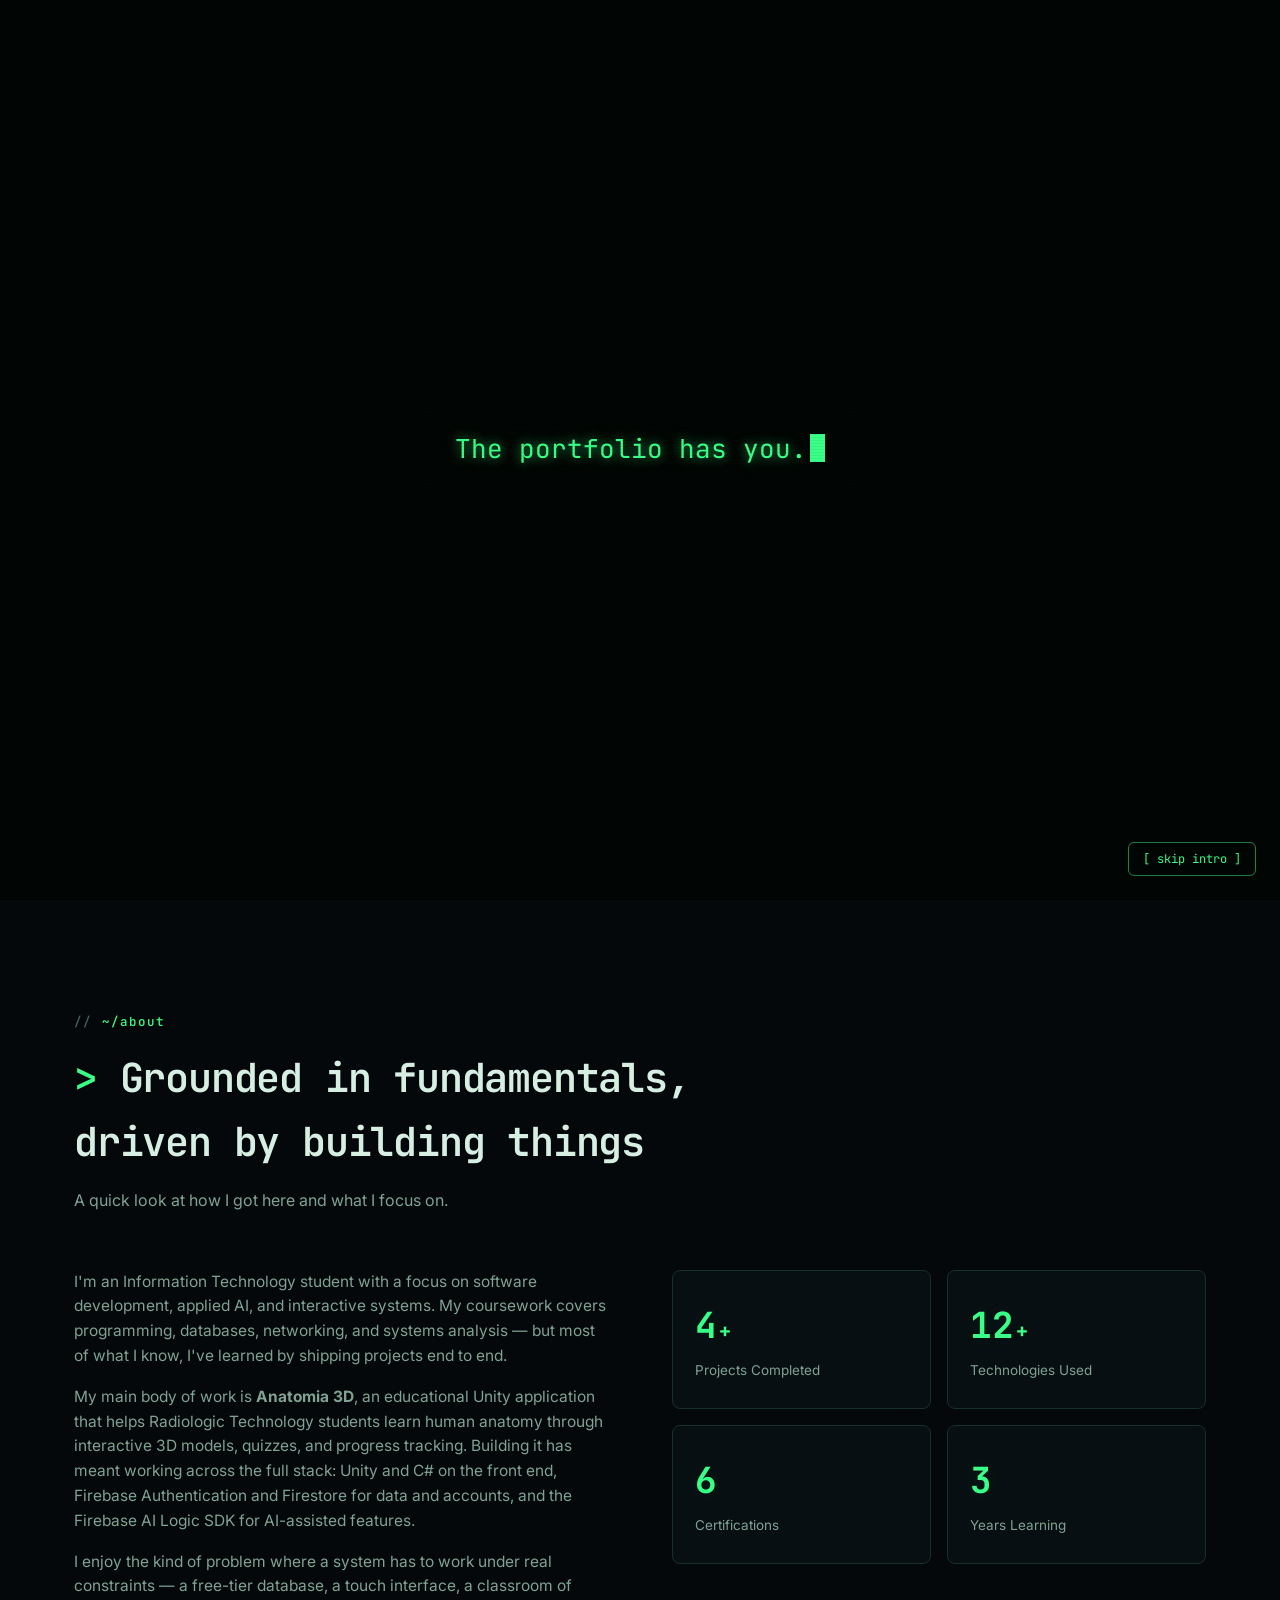
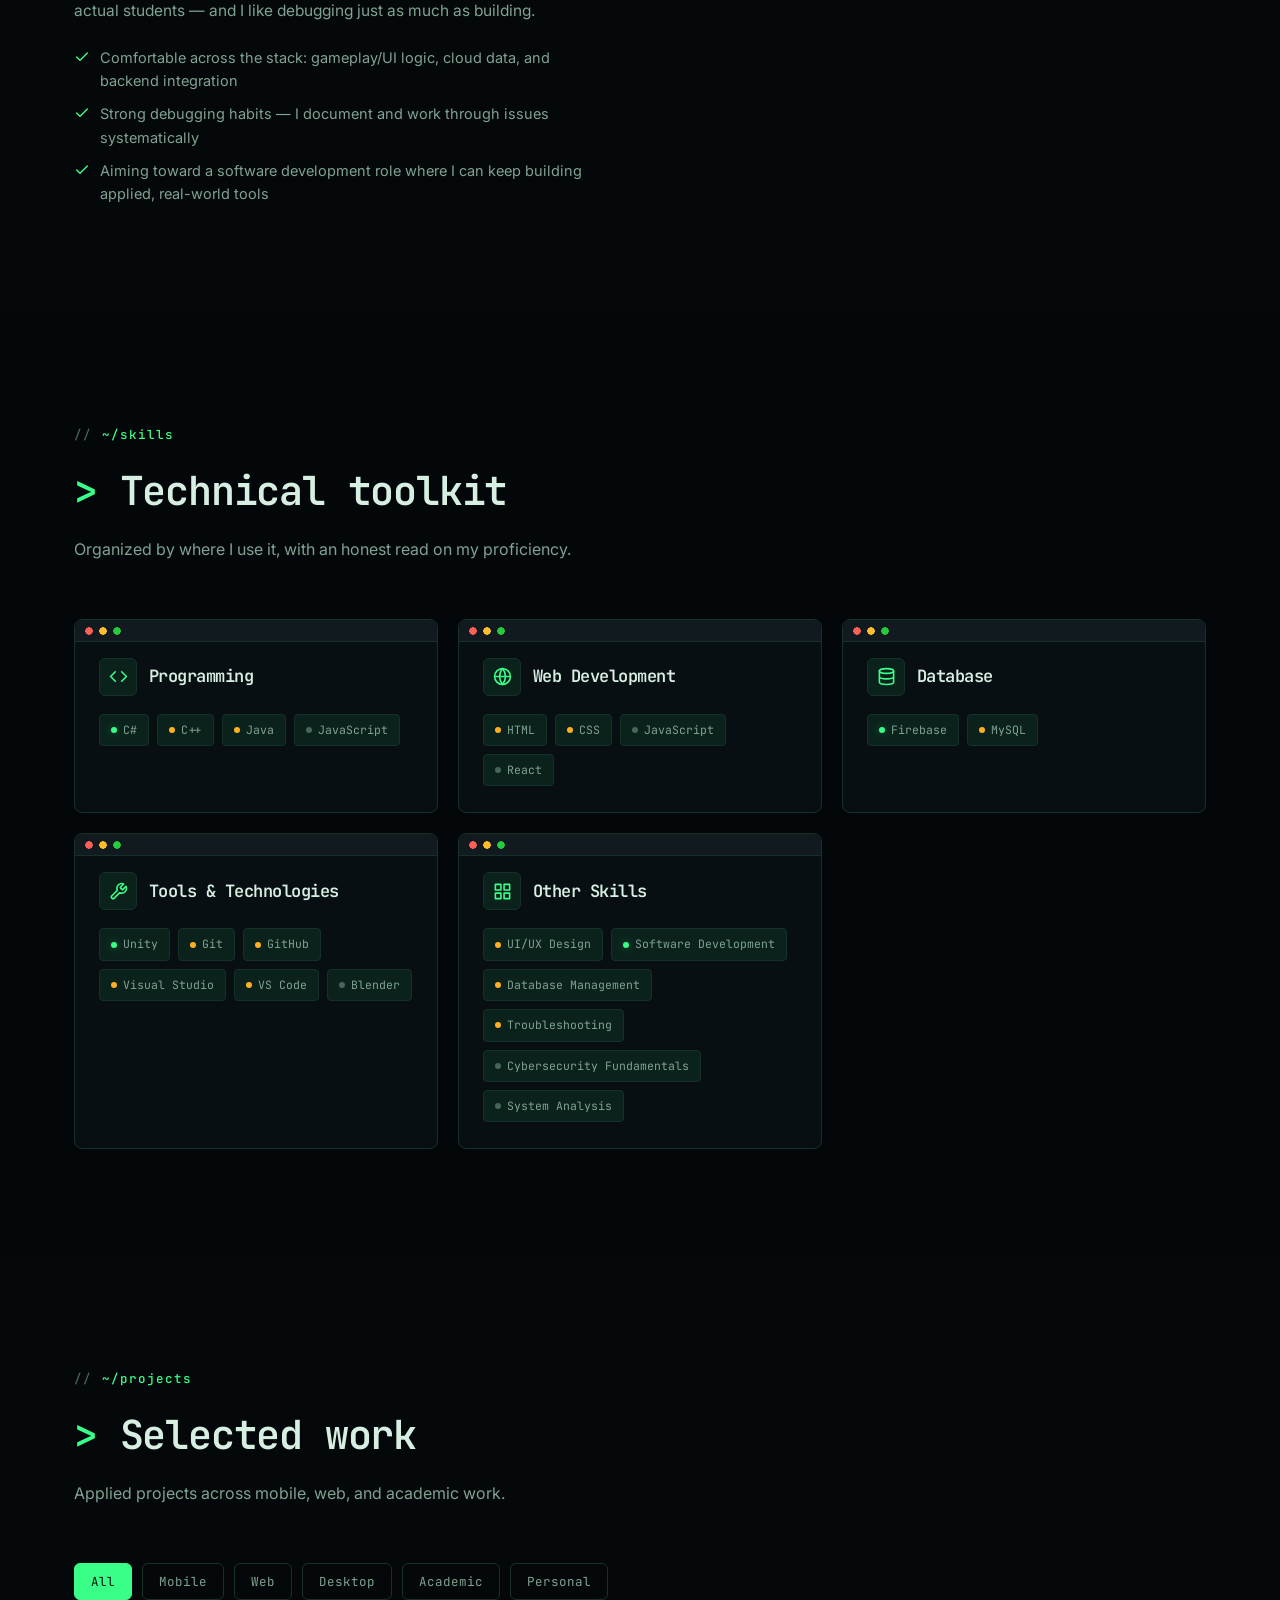
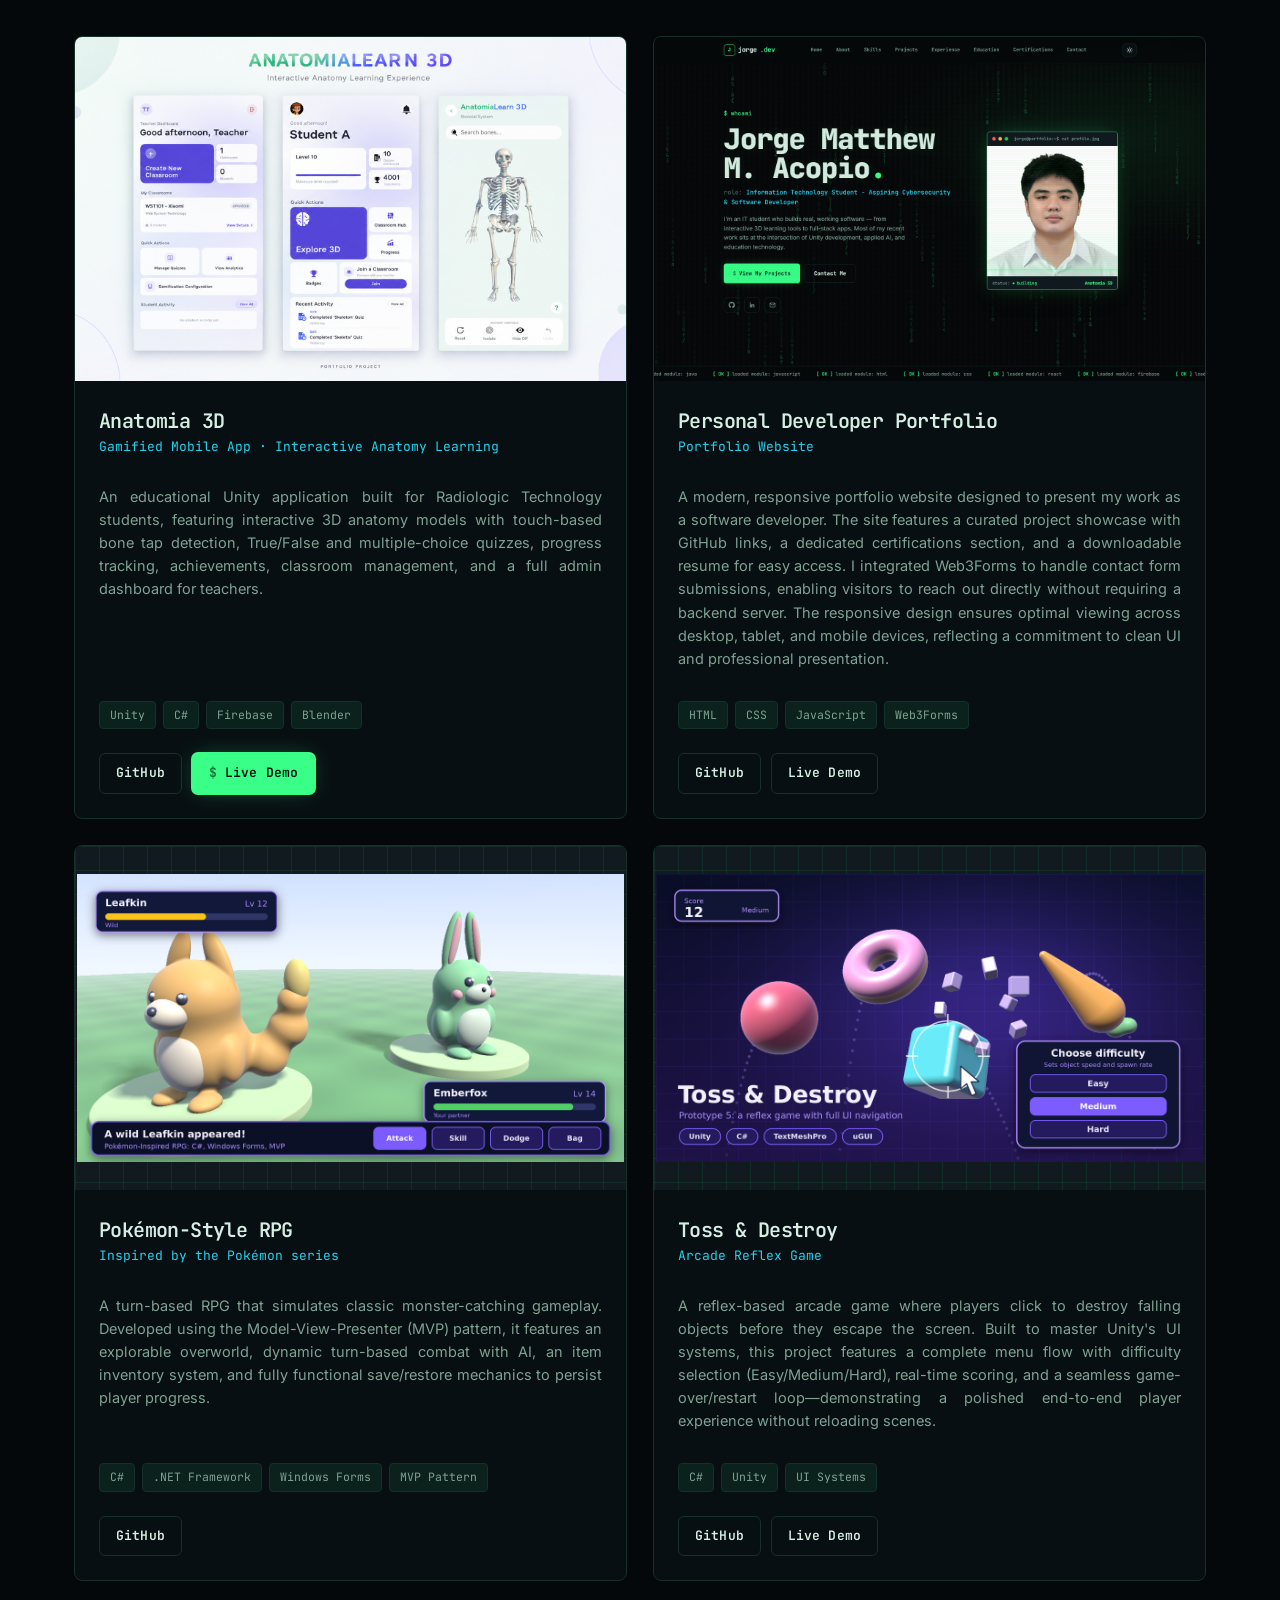
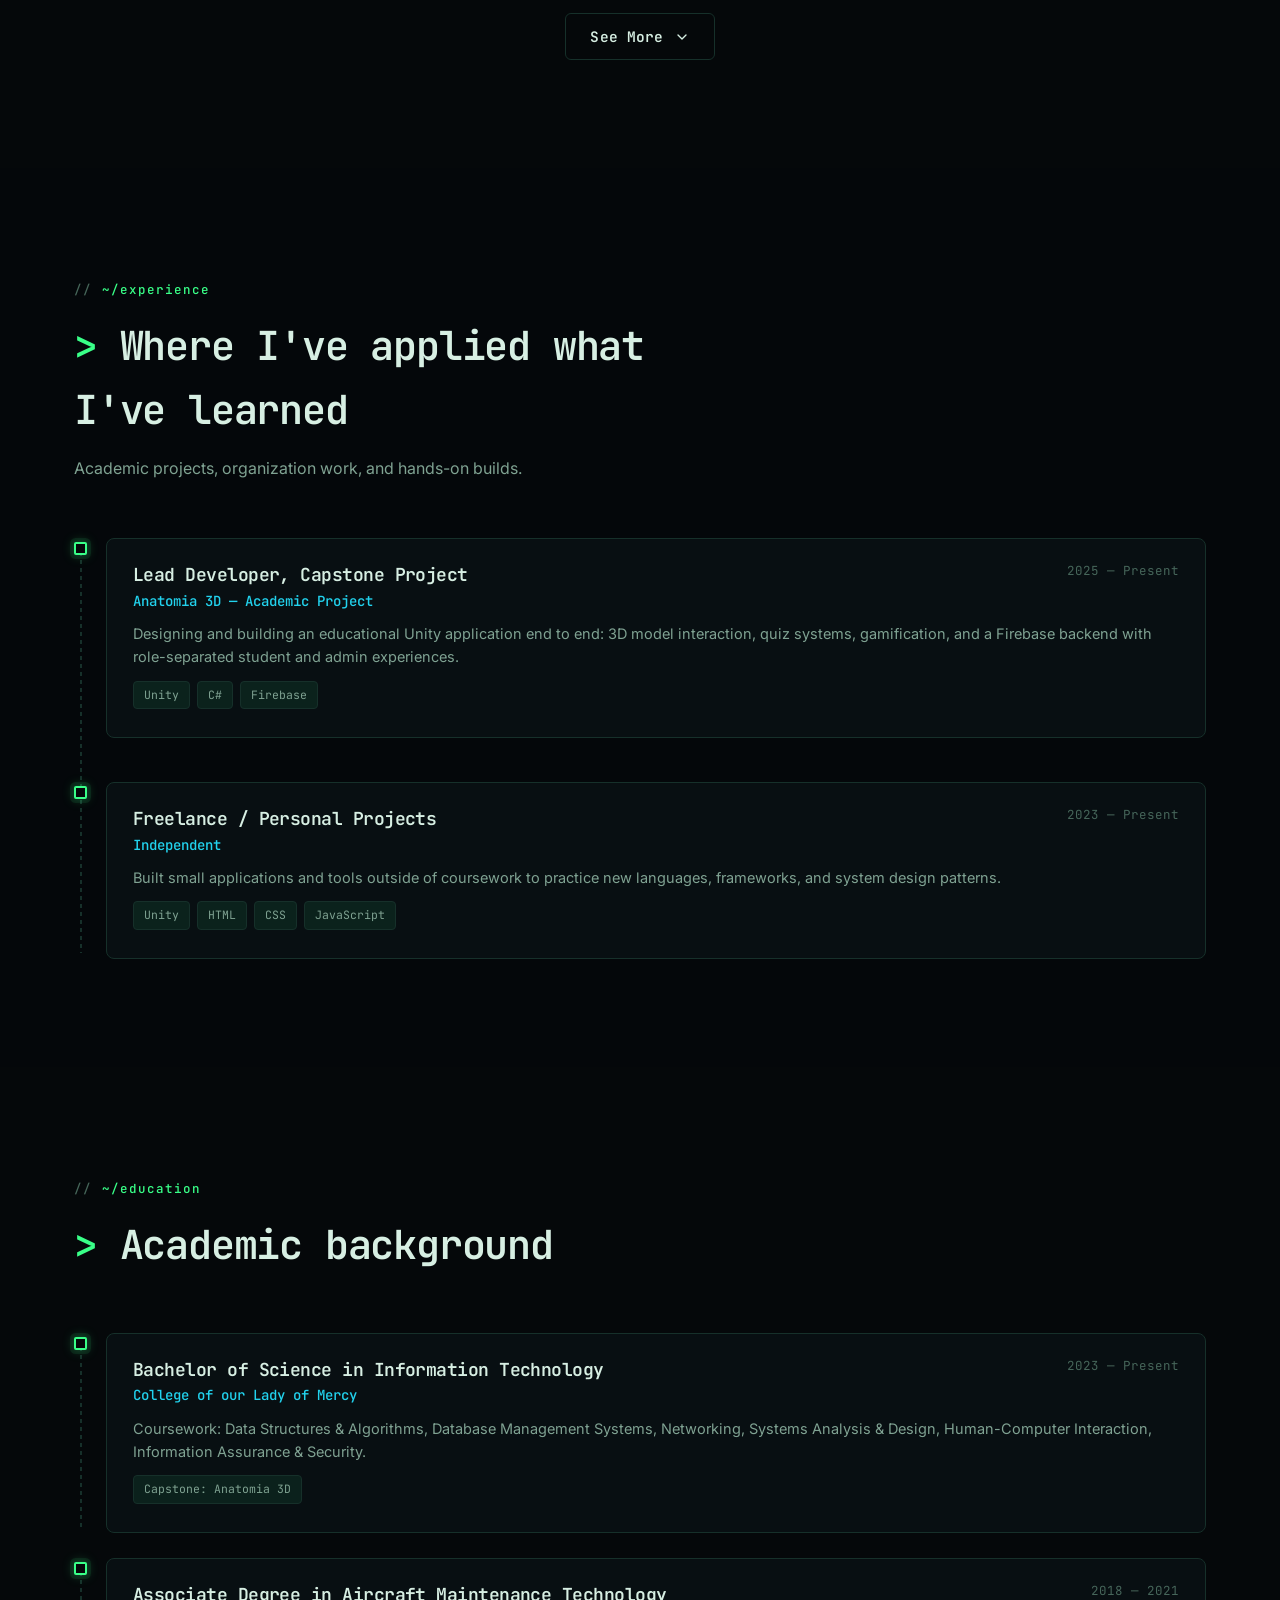
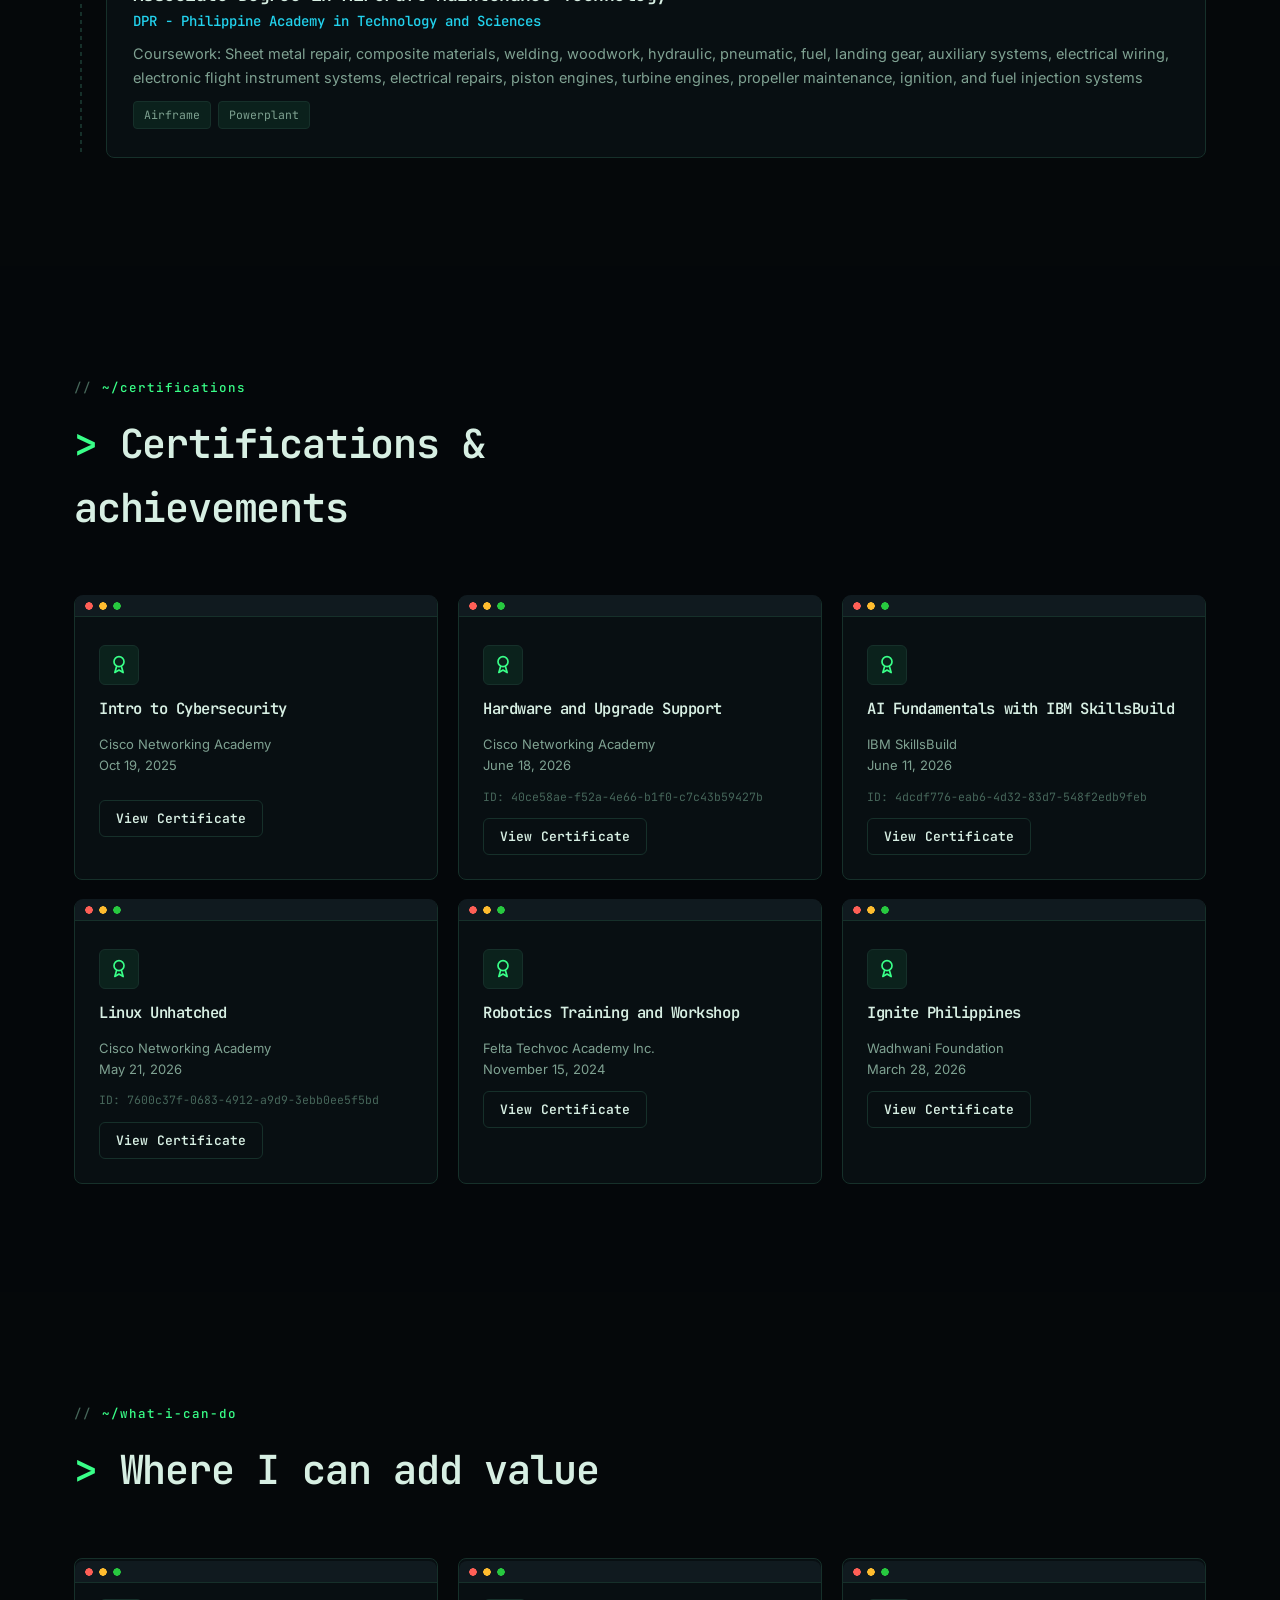
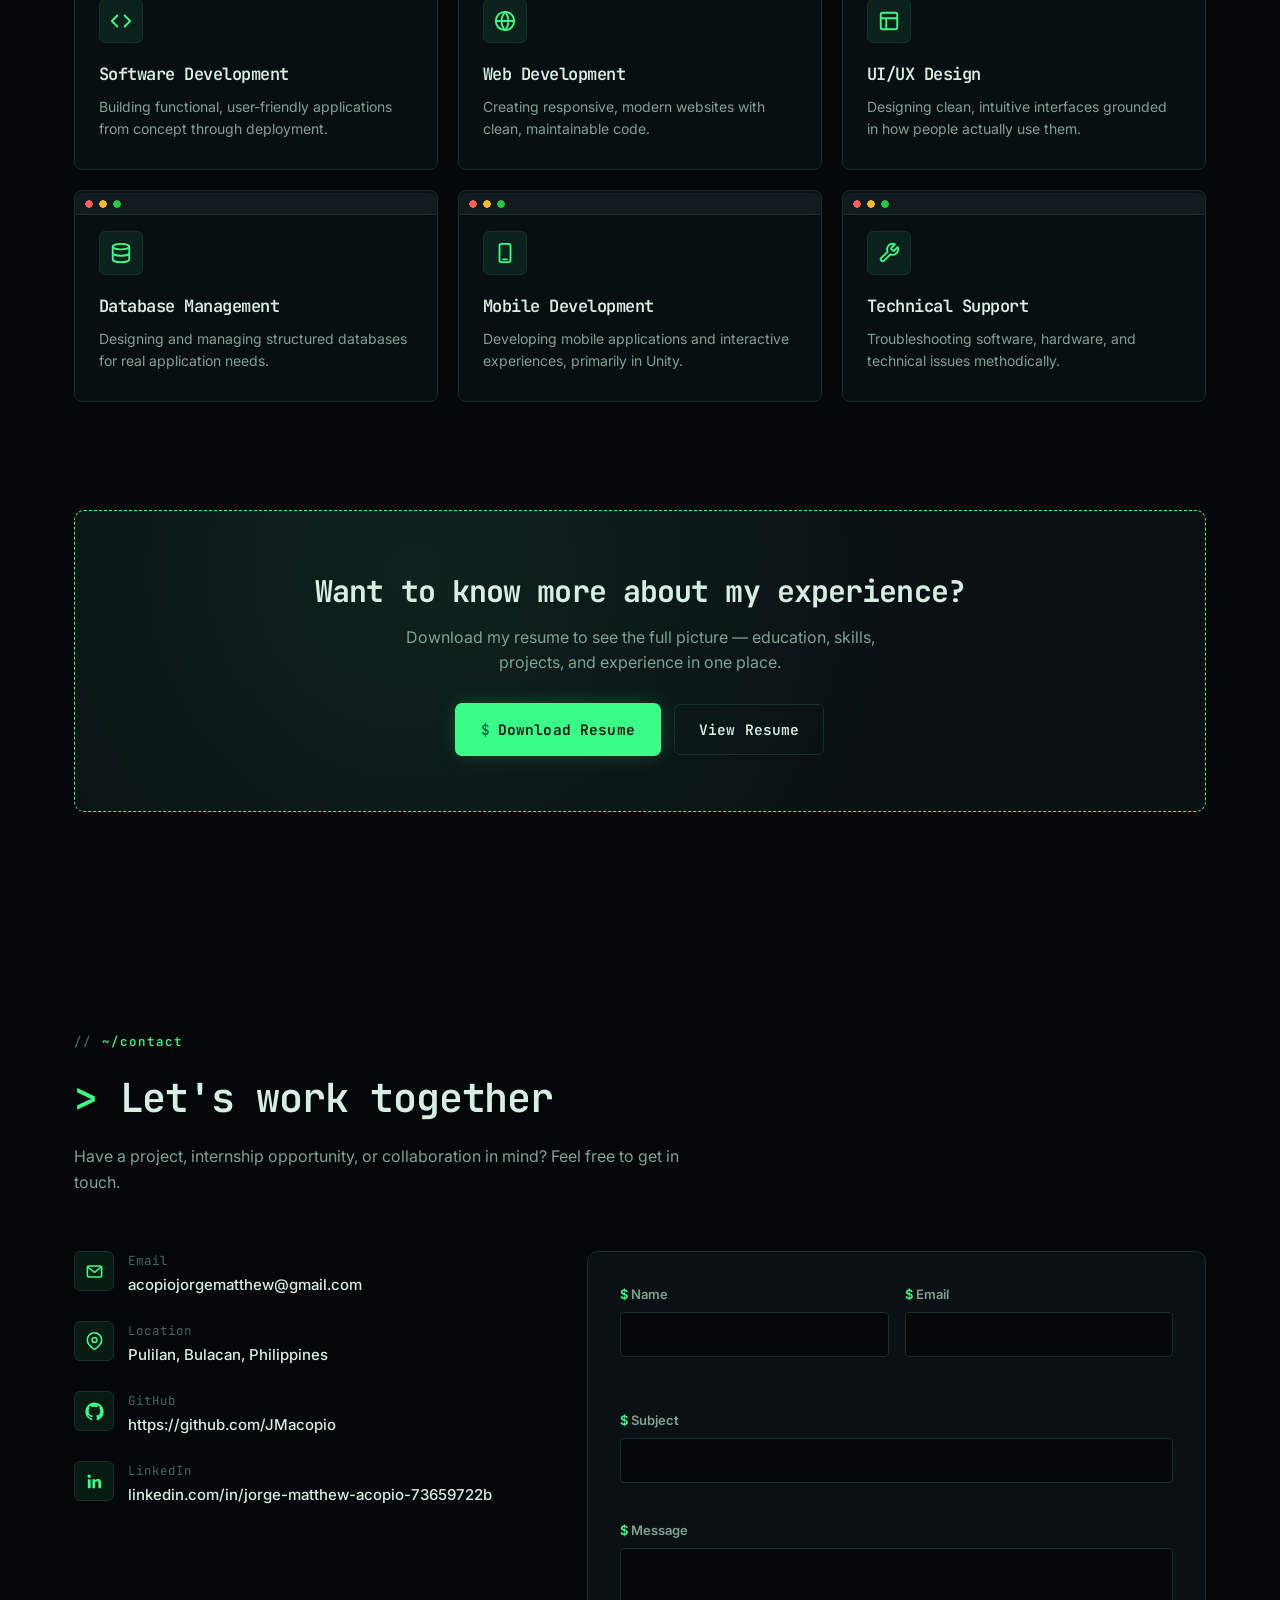
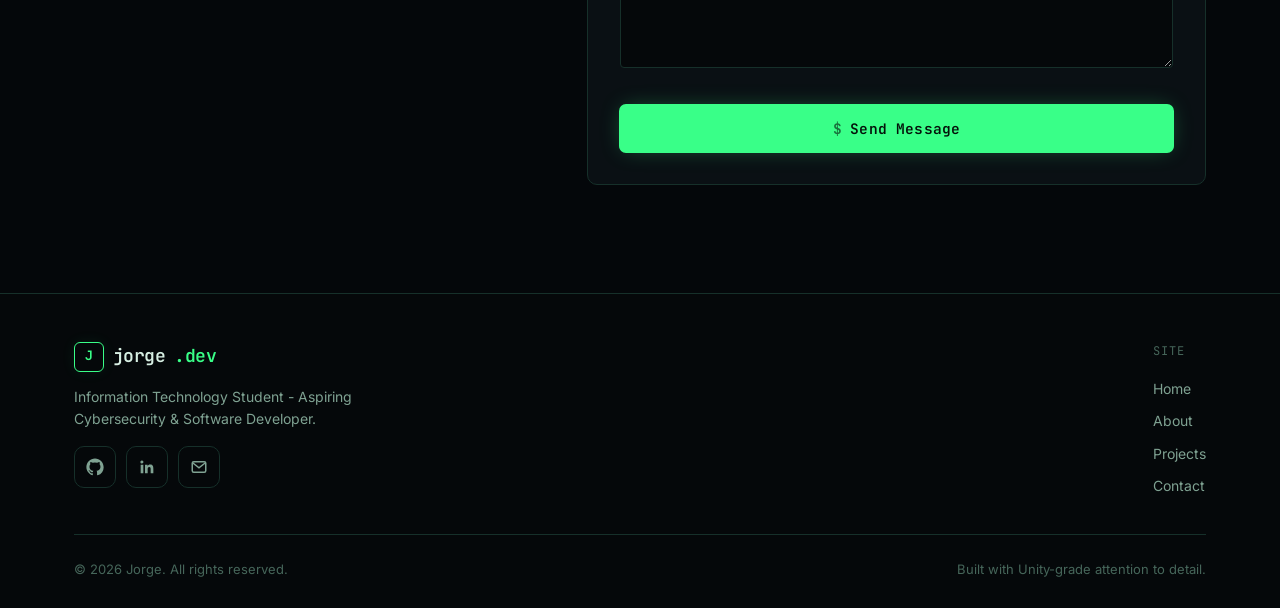
==== commit 4ee50c7a: "Refactor code structure for improved readability and maintainability" ====
--- a/index.html
+++ b/index.html
@@ -271,7 +271,7 @@
       <div class="project-card reveal" data-cat="mobile academic">
         <div class="project-media">
           <span class="project-tag">Featured</span>
-          <svg viewBox="0 0 24 24" fill="none" stroke="currentColor" stroke-width="1.5"><circle cx="12" cy="12" r="9"/><path d="M12 3v18M3 12h18"/></svg>
+          <img src="images/Anatomia.png" alt="Anatomia 3D" class="project-img cover" width = "250" height = "250">
         </div>
         <div class="project-body">
           <div>
@@ -295,7 +295,7 @@
       <!-- web & personal -->
       <div class="project-card reveal" data-cat="web personal">
         <div class="project-media">
-          <svg viewBox="0 0 24 24" fill="none" stroke="currentColor" stroke-width="1.5"><rect x="3" y="4" width="18" height="14" rx="2"/><path d="M8 21h8M12 18v3"/></svg>
+          <img src="images/portfolio.png" alt="Personal Developer Portfolio" class="project-img cover" width = "250" height = "250">
         </div>
         <div class="project-body">
           <div>
@@ -319,7 +319,7 @@
       <!-- desktop & academic -->
       <div class="project-card reveal" data-cat="desktop academic personal">
         <div class="project-media">
-          <svg viewBox="0 0 24 24" fill="none" stroke="currentColor" stroke-width="1.5"><rect x="2" y="3" width="20" height="14" rx="2"/><path d="M8 21h8M12 17v4"/></svg>
+          <img src="images/pokemon.png" alt="Pokémon-Style RPG" class="project-img" width = "250" height = "250">
         </div>
         <div class="project-body">
           <div>
@@ -342,7 +342,7 @@
       <!-- academic & personal -->
       <div class="project-card reveal" data-cat="academic personal">
         <div class="project-media">
-          <svg viewBox="0 0 24 24" fill="none" stroke="currentColor" stroke-width="1.5"><rect x="2" y="3" width="20" height="14" rx="2"/><path d="M8 21h8M12 17v4"/></svg>
+          <img src="images/prototype-5-banner.png" alt="Toss & Destroy" class="project-img" width = "250" height = "250">
         </div>
         <div class="project-body">
           <div>
@@ -365,7 +365,7 @@
       <!-- desktop & academic -->
       <div class="project-card reveal" data-cat="desktop academic personal">
         <div class="project-media">
-          <svg viewBox="0 0 24 24" fill="none" stroke="currentColor" stroke-width="1.5"><rect x="2" y="3" width="20" height="14" rx="2"/><path d="M8 21h8M12 17v4"/></svg>
+          <img src="images/sarisync.png" alt="SariSync" class="project-img " width = "250" height = "250">
         </div>
         <div class="project-body">
           <div>
@@ -388,7 +388,7 @@
       <!-- web & personal -->
       <div class="project-card reveal" data-cat="web personal">
         <div class="project-media">
-          <img src="images/coin-collector-banner.png" alt="Unfinishable Coin Collector" class="project-img" width = "250" height = "250">
+          <img src="images/coin-collector-banner.png" alt="Unfinishable Coin Collector" class="project-img cover" width = "250" height = "250">
         </div>
         <div class="project-body">
           <div>
@@ -411,7 +411,7 @@
       <!-- mobile & academic -->
     <div class="project-card reveal" data-cat="mobile academic personal">
         <div class="project-media">
-          <svg viewBox="0 0 24 24" fill="none" stroke="currentColor" stroke-width="1.5"><rect x="2" y="3" width="20" height="14" rx="2"/><path d="M8 21h8M12 17v4"/></svg>
+          <img src="images/GogetCash.png" alt="GoGetCash" class="project-img cover" width = "250" height = "250">
         </div>
         <div class="project-body">
           <div>
@@ -599,10 +599,10 @@
       </div>
       <div class="cert-card reveal">
         <div class="cert-icon"><svg viewBox="0 0 24 24" fill="none" stroke="currentColor" stroke-width="2" stroke-linecap="round" stroke-linejoin="round"><circle cx="12" cy="8" r="6"/><path d="M9 14l-2 7 5-3 5 3-2-7"/></svg></div>
-        <div class="cert-title">Wadhwani Foundation</div>
-        <div class="cert-meta"><span>Bulacan State University - Meneses Campus</span><span>March 28, 2026</span></div>
+        <div class="cert-title">Ignite Philippines</div>
+        <div class="cert-meta"><span>Wadhwani Foundation</span><span>March 28, 2026</span></div>
         <button type="button" class="btn btn-ghost btn-sm cert-view-btn" style="align-self:flex-start"
-          data-cert-img="certs/cert-6.png" data-cert-title="Wadhwani Foundation">View Certificate</button>
+          data-cert-img="certs/cert-6.png" data-cert-title="Ignite Philippines">View Certificate</button>
       </div>
     </div>
 
--- a/styles-cyber.css
+++ b/styles-cyber.css
@@ -116,7 +116,7 @@
 .project-media .project-img{
   position:absolute; inset:0; width:100%; height:100%;
   object-fit:contain;            /* whole logo visible, never cropped */
-  padding:22px;                  /* breathing room from the edges */
+  padding:2px;                  /* breathing room from the edges */
 }
 /* For a full-bleed screenshot instead of a logo, add class="project-img cover" */
 .project-media .project-img.cover{ object-fit:cover; padding:0; }
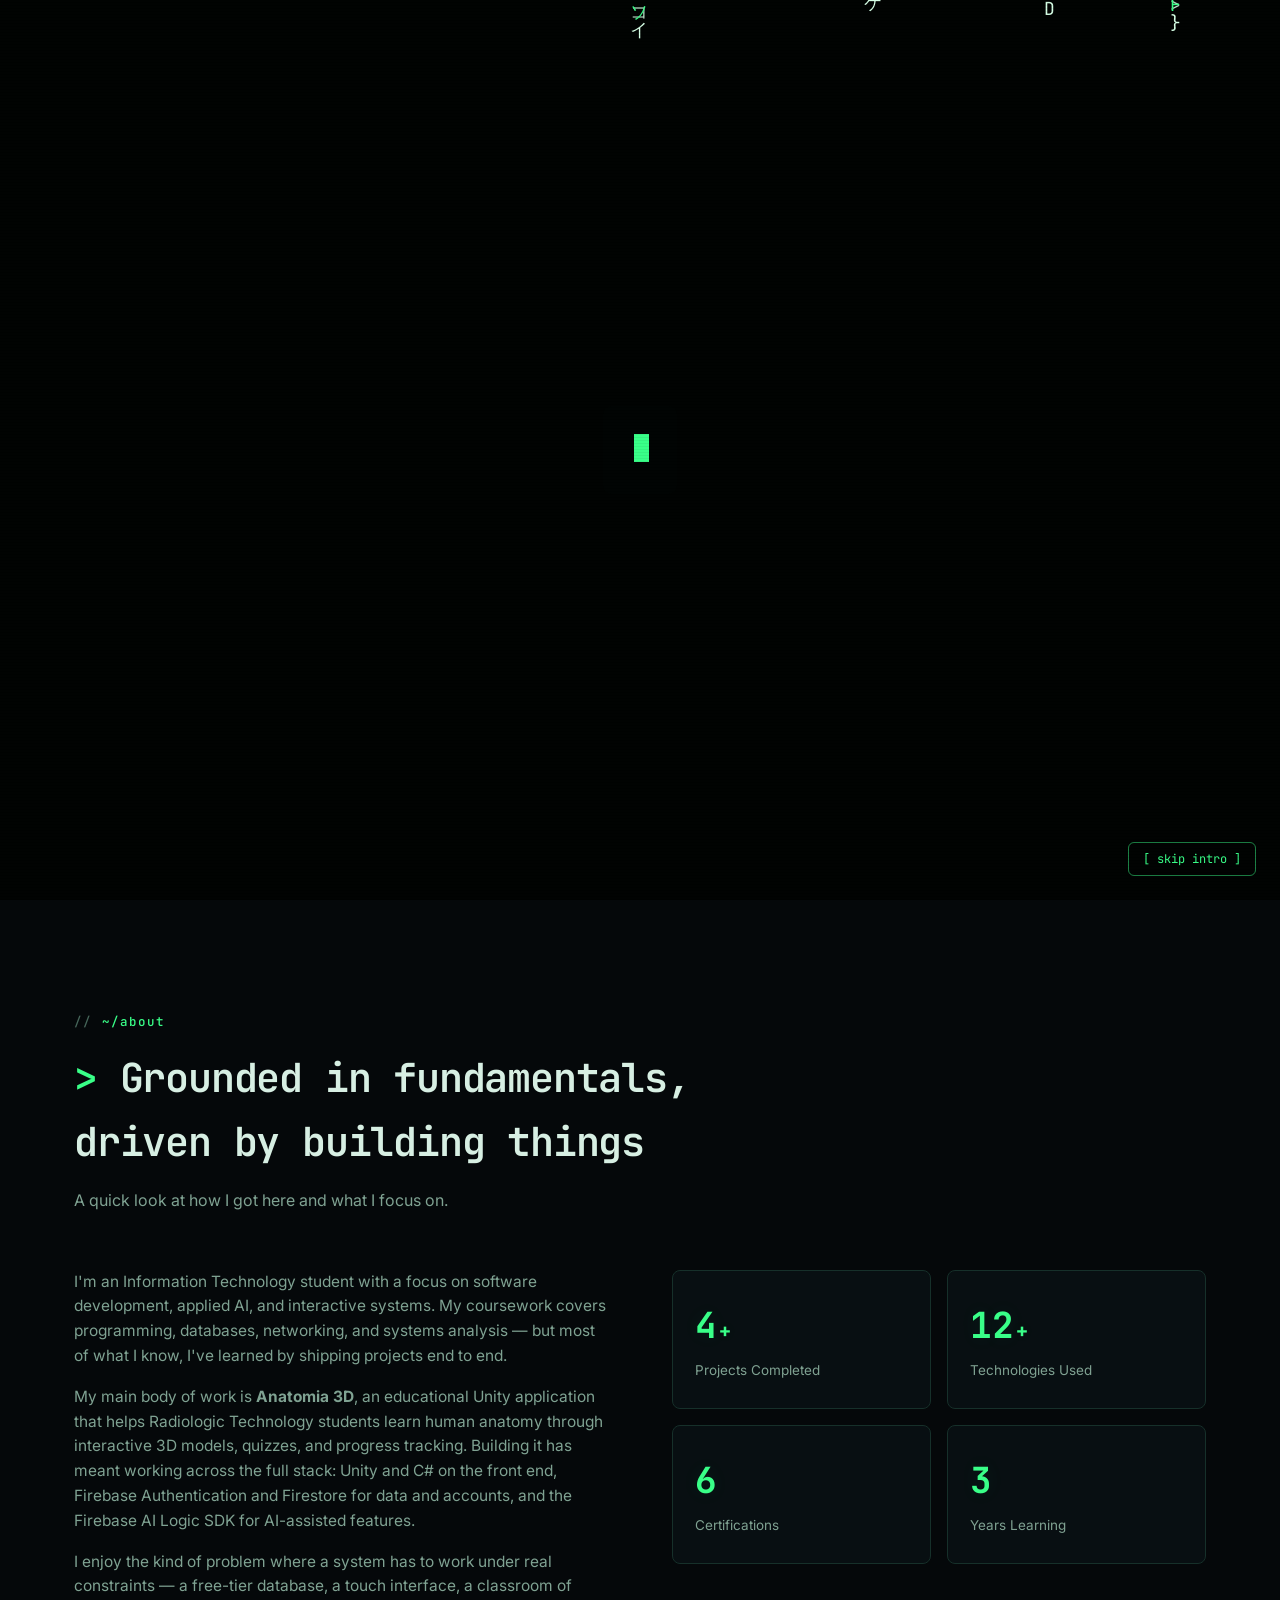
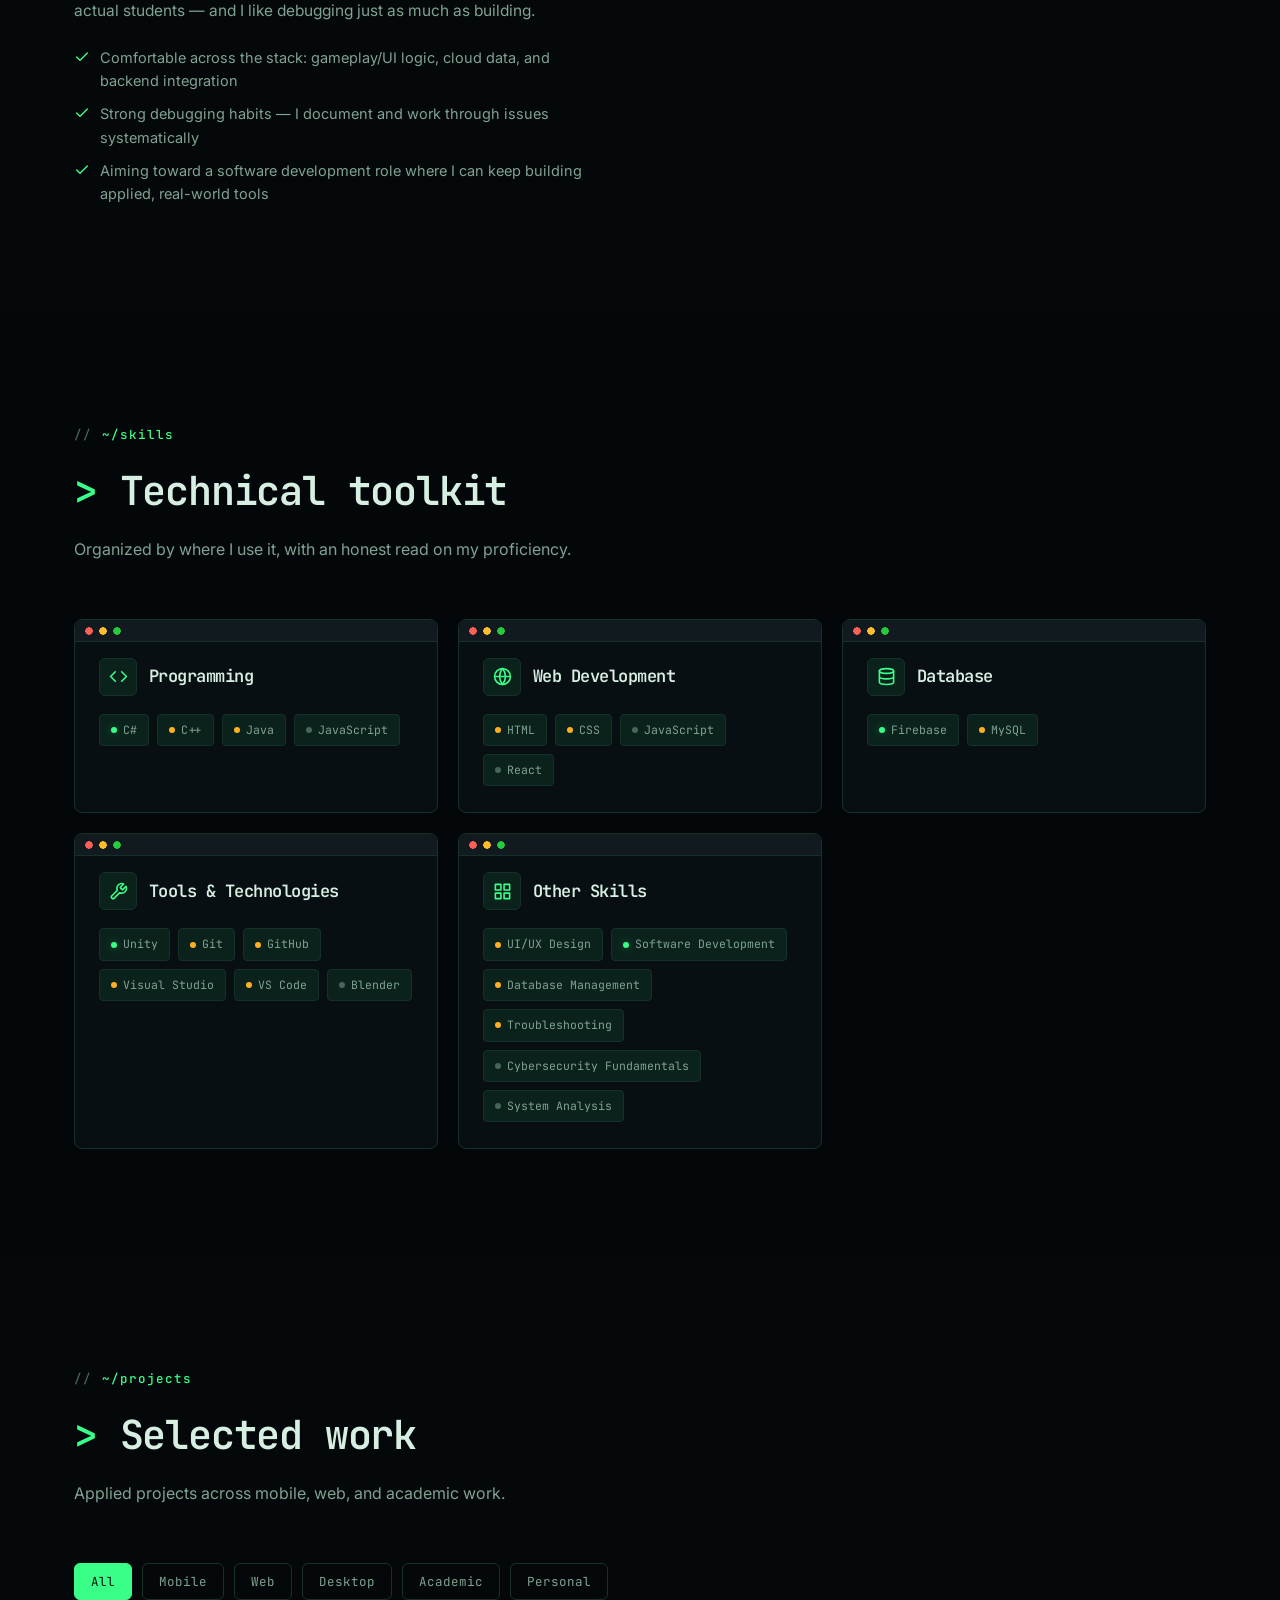
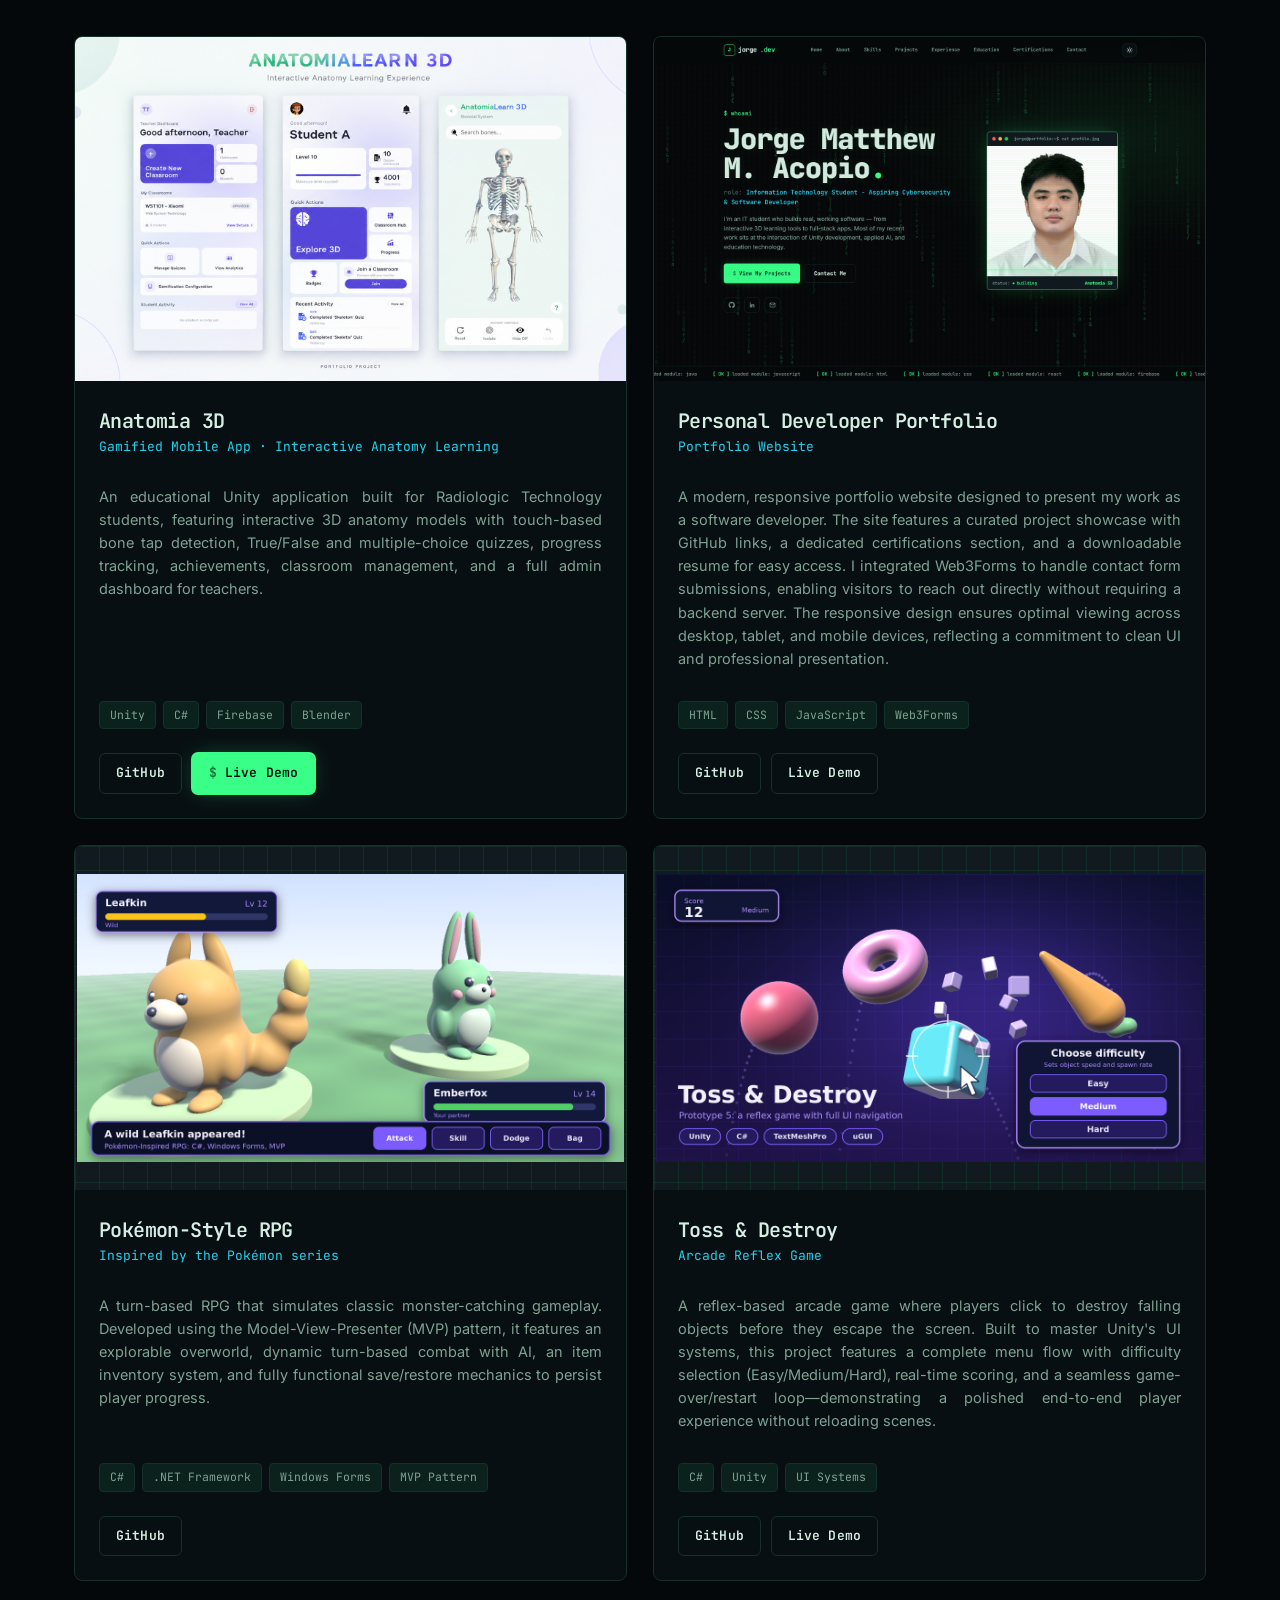
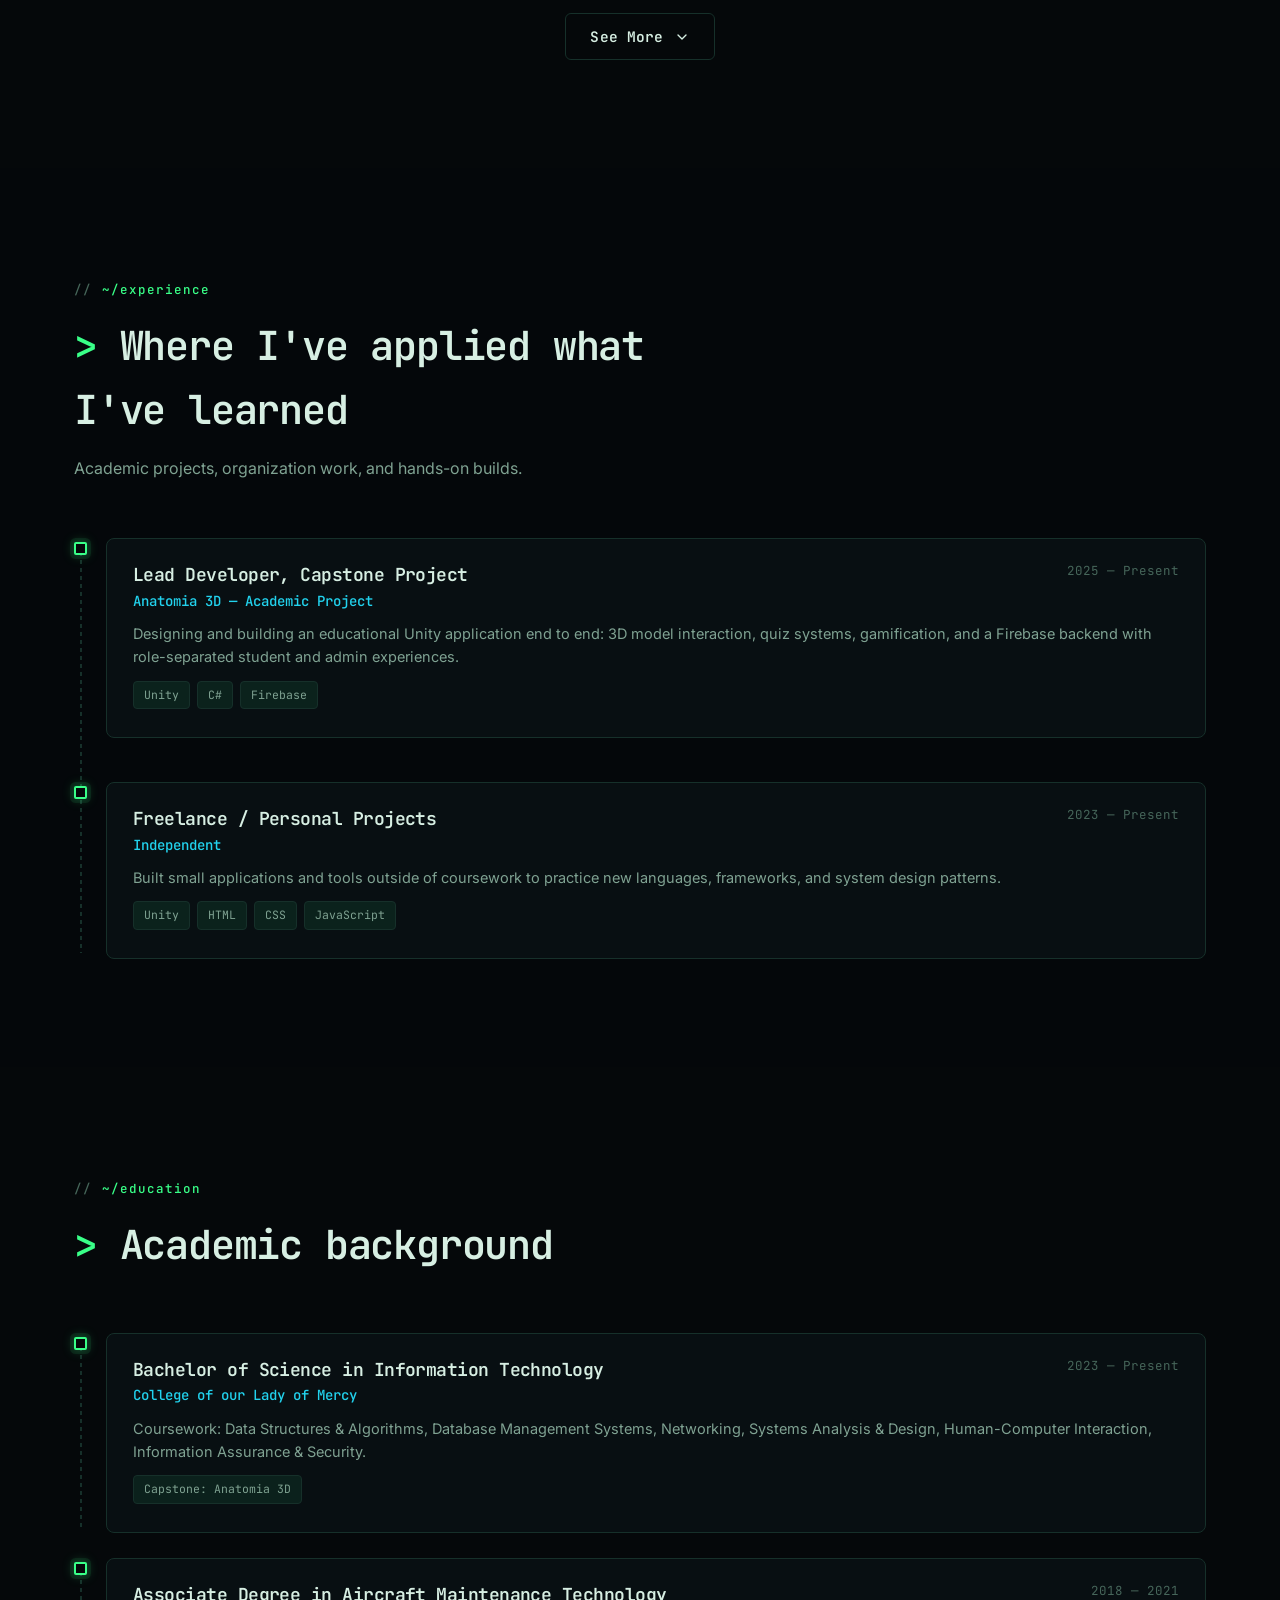
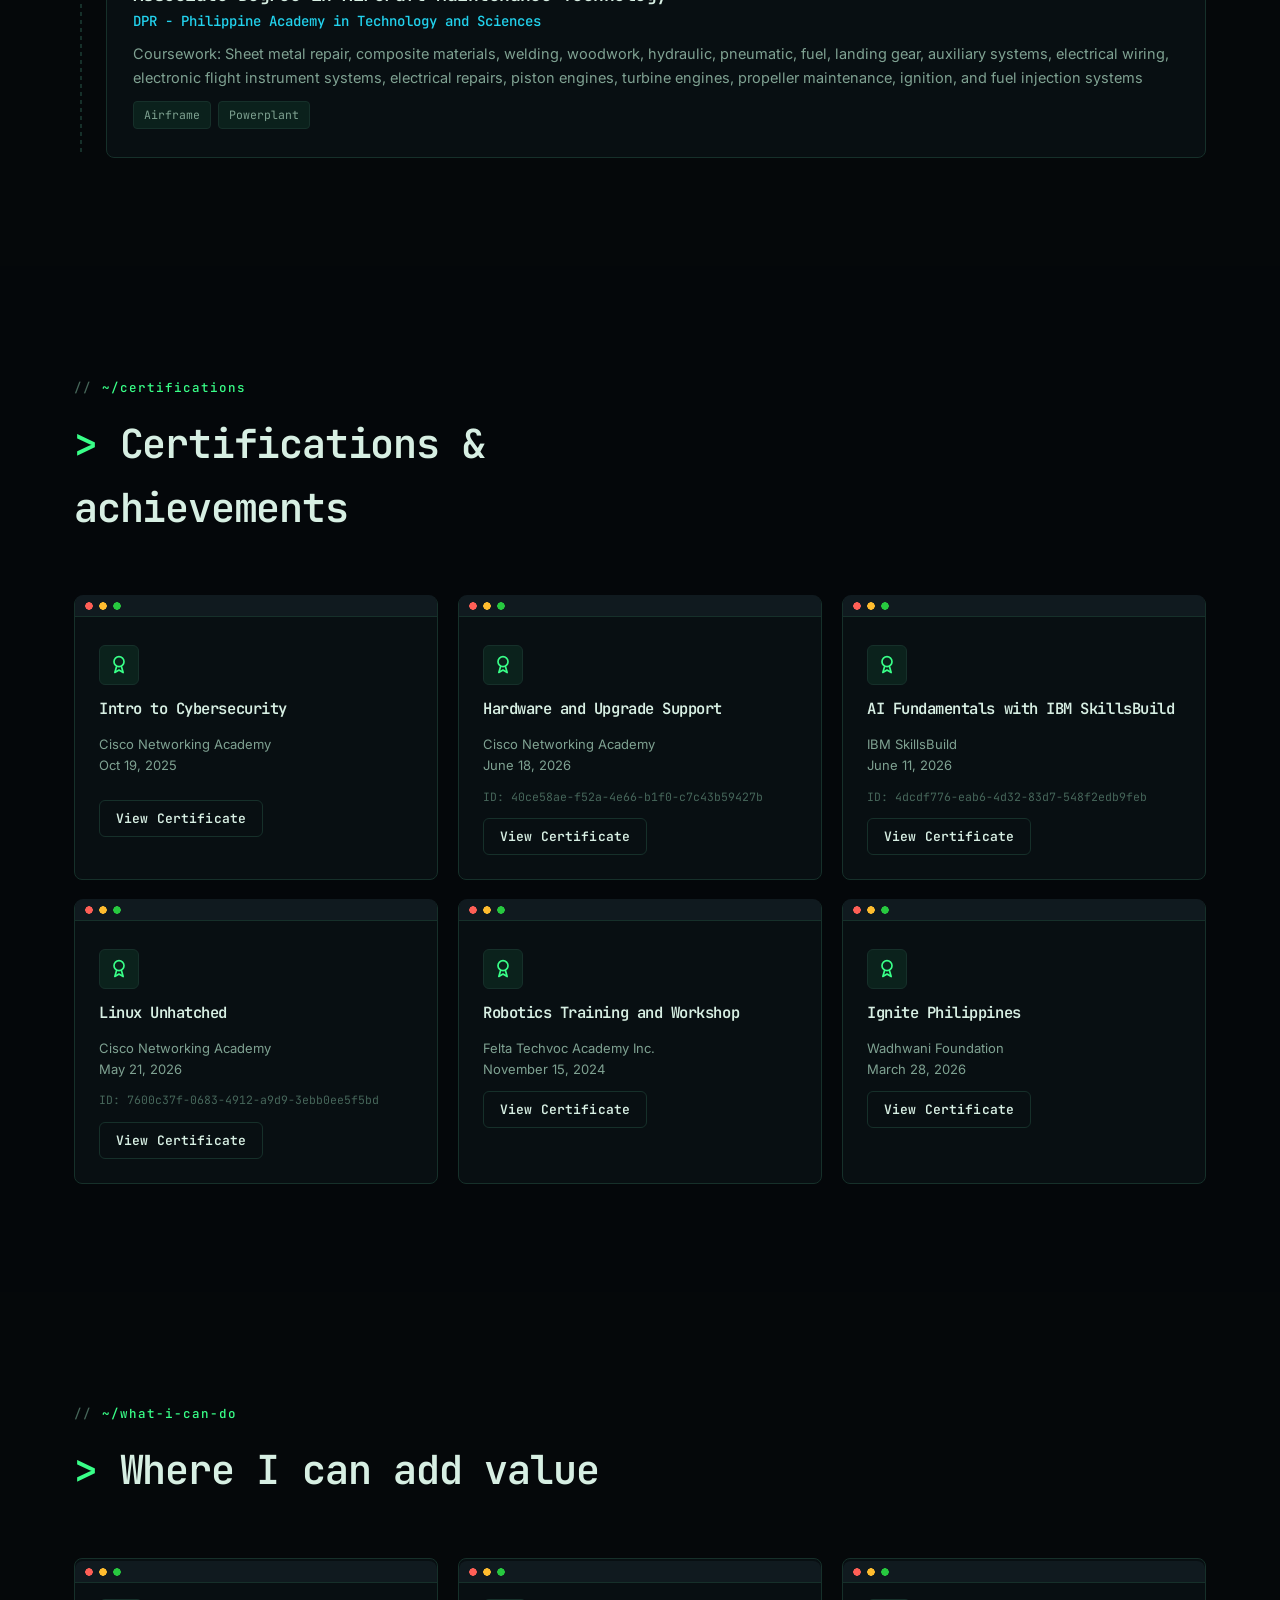
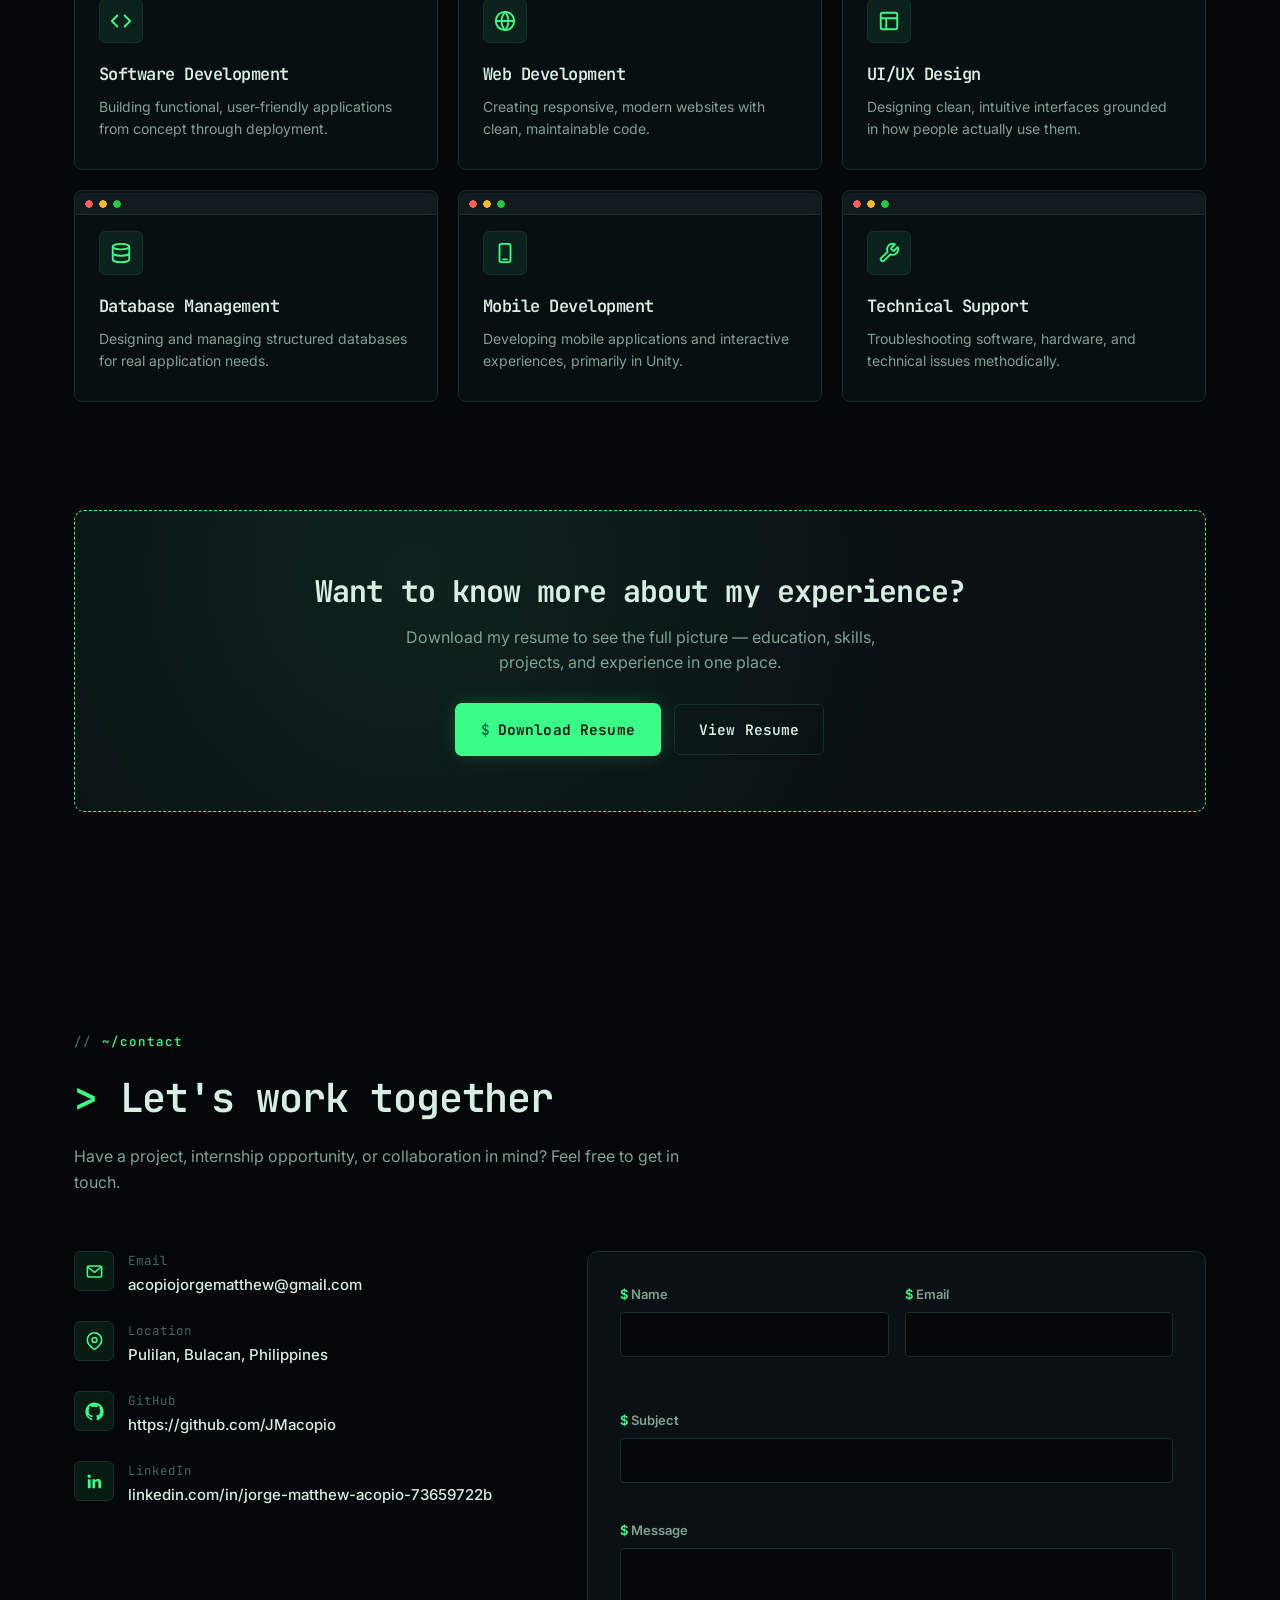
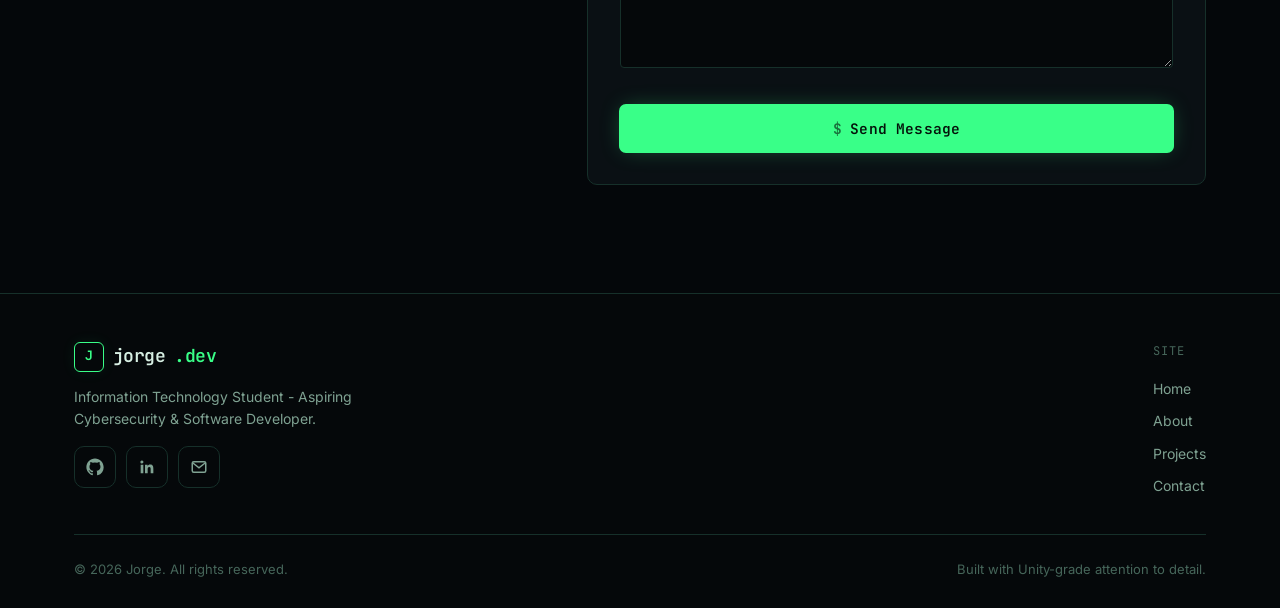
==== commit 2e6d68a8: "Fix image source case sensitivity for SariSync project" ====
--- a/index.html
+++ b/index.html
@@ -365,7 +365,7 @@
       <!-- desktop & academic -->
       <div class="project-card reveal" data-cat="desktop academic personal">
         <div class="project-media">
-          <img src="images/sarisync.png" alt="SariSync" class="project-img " width = "250" height = "250">
+          <img src="images/SariSync.png" alt="SariSync" class="project-img " width = "250" height = "250">
         </div>
         <div class="project-body">
           <div>
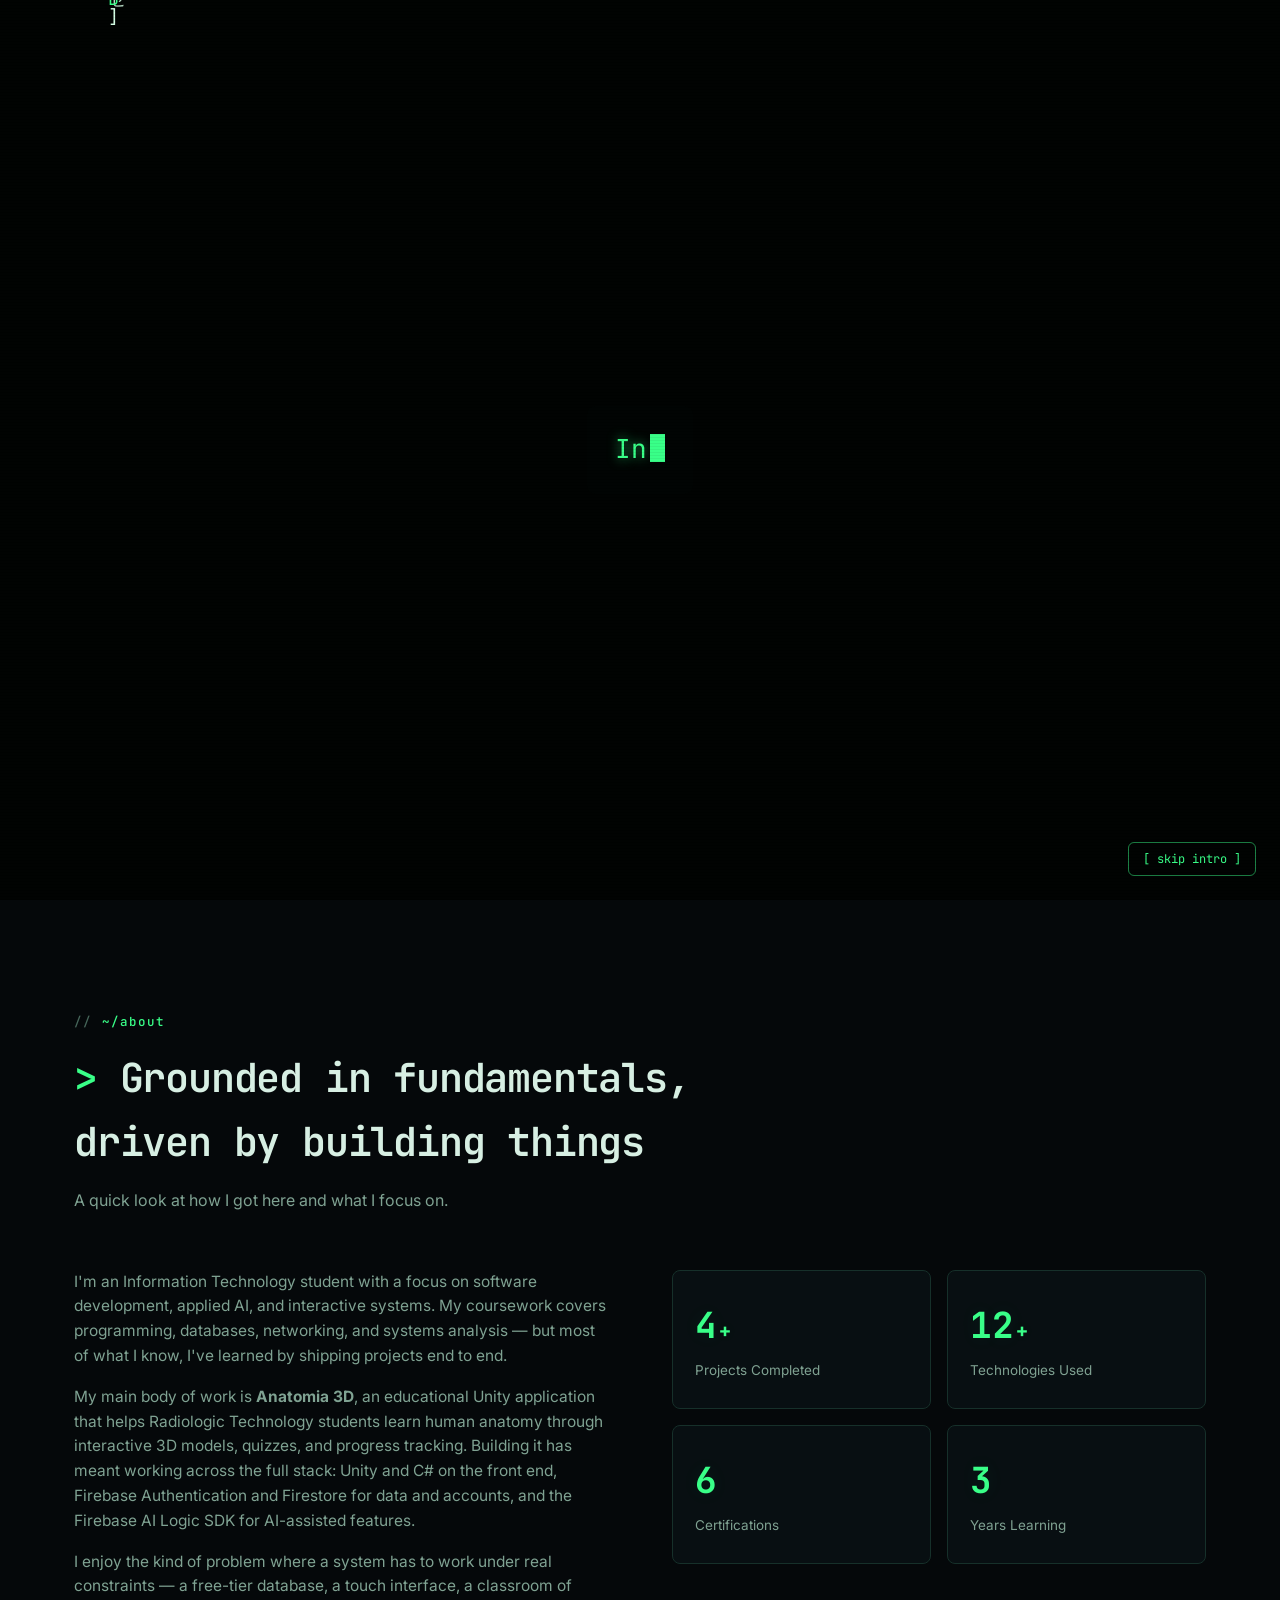
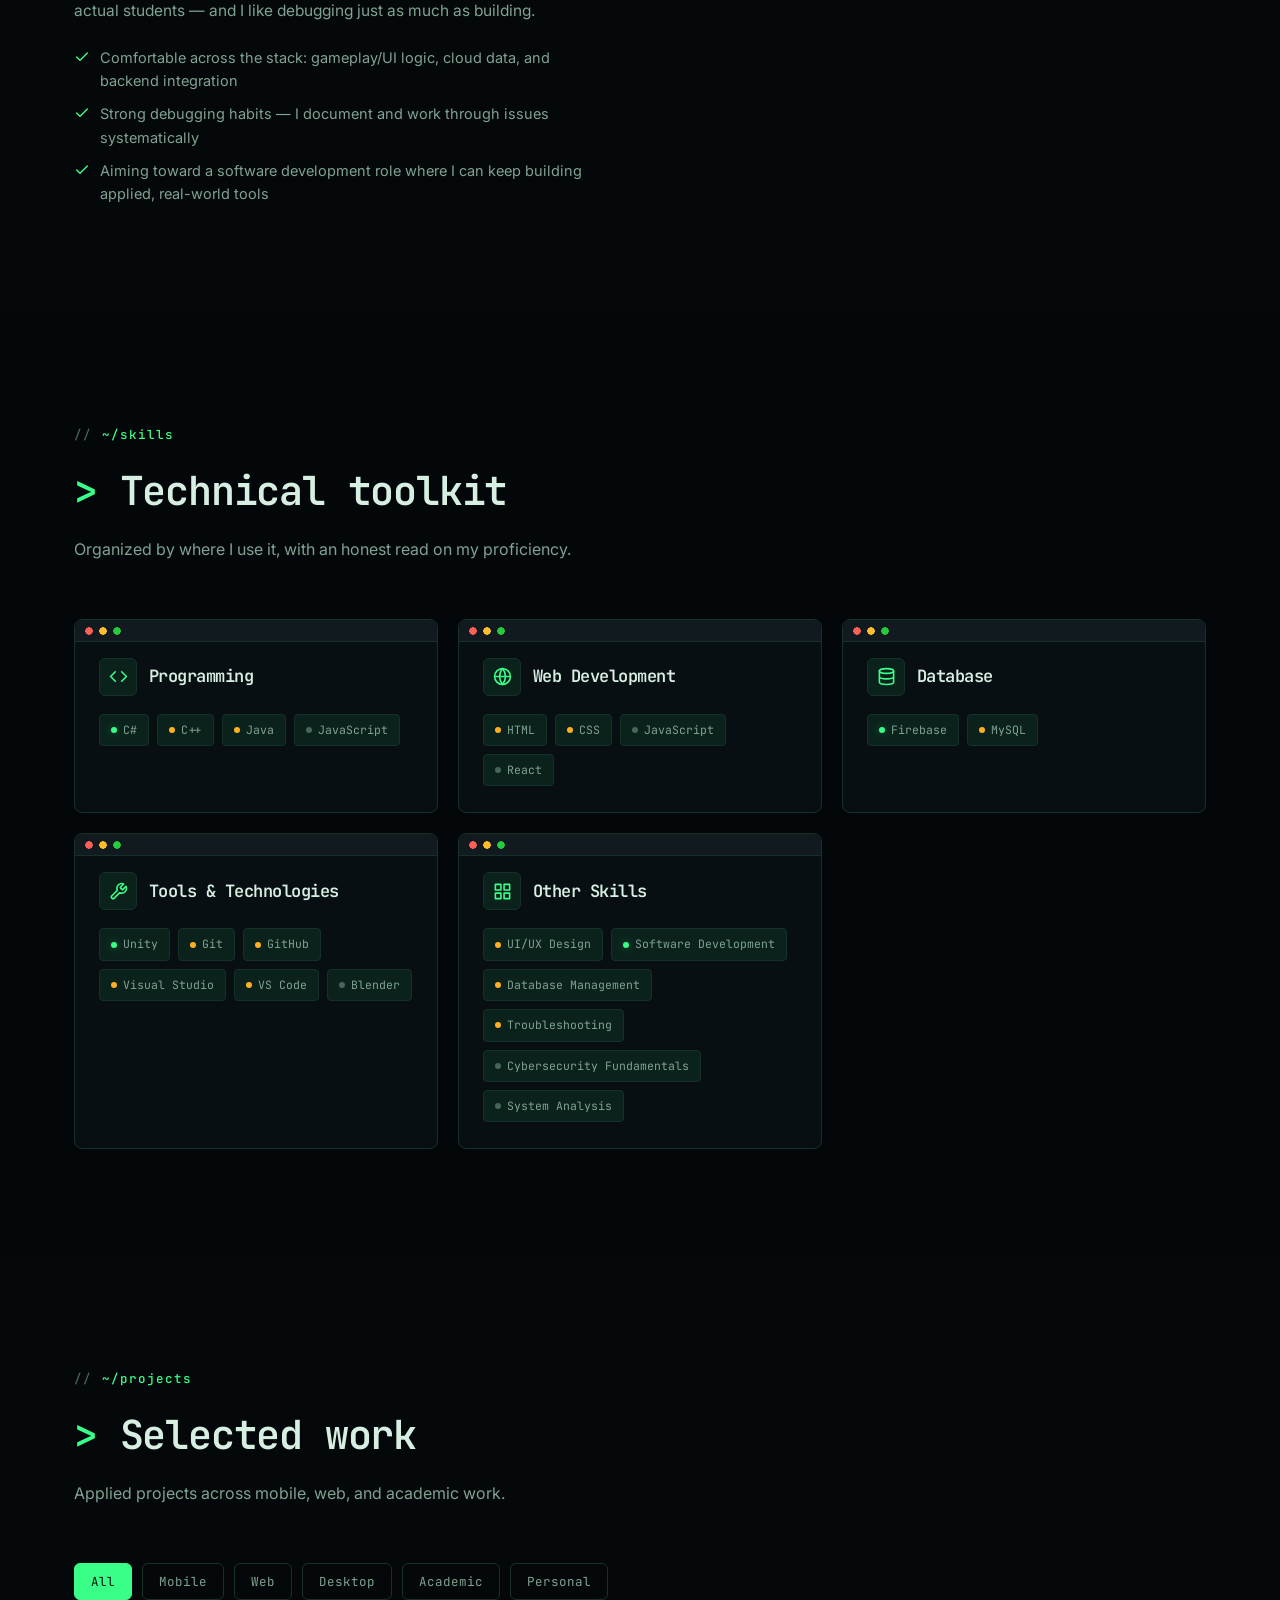
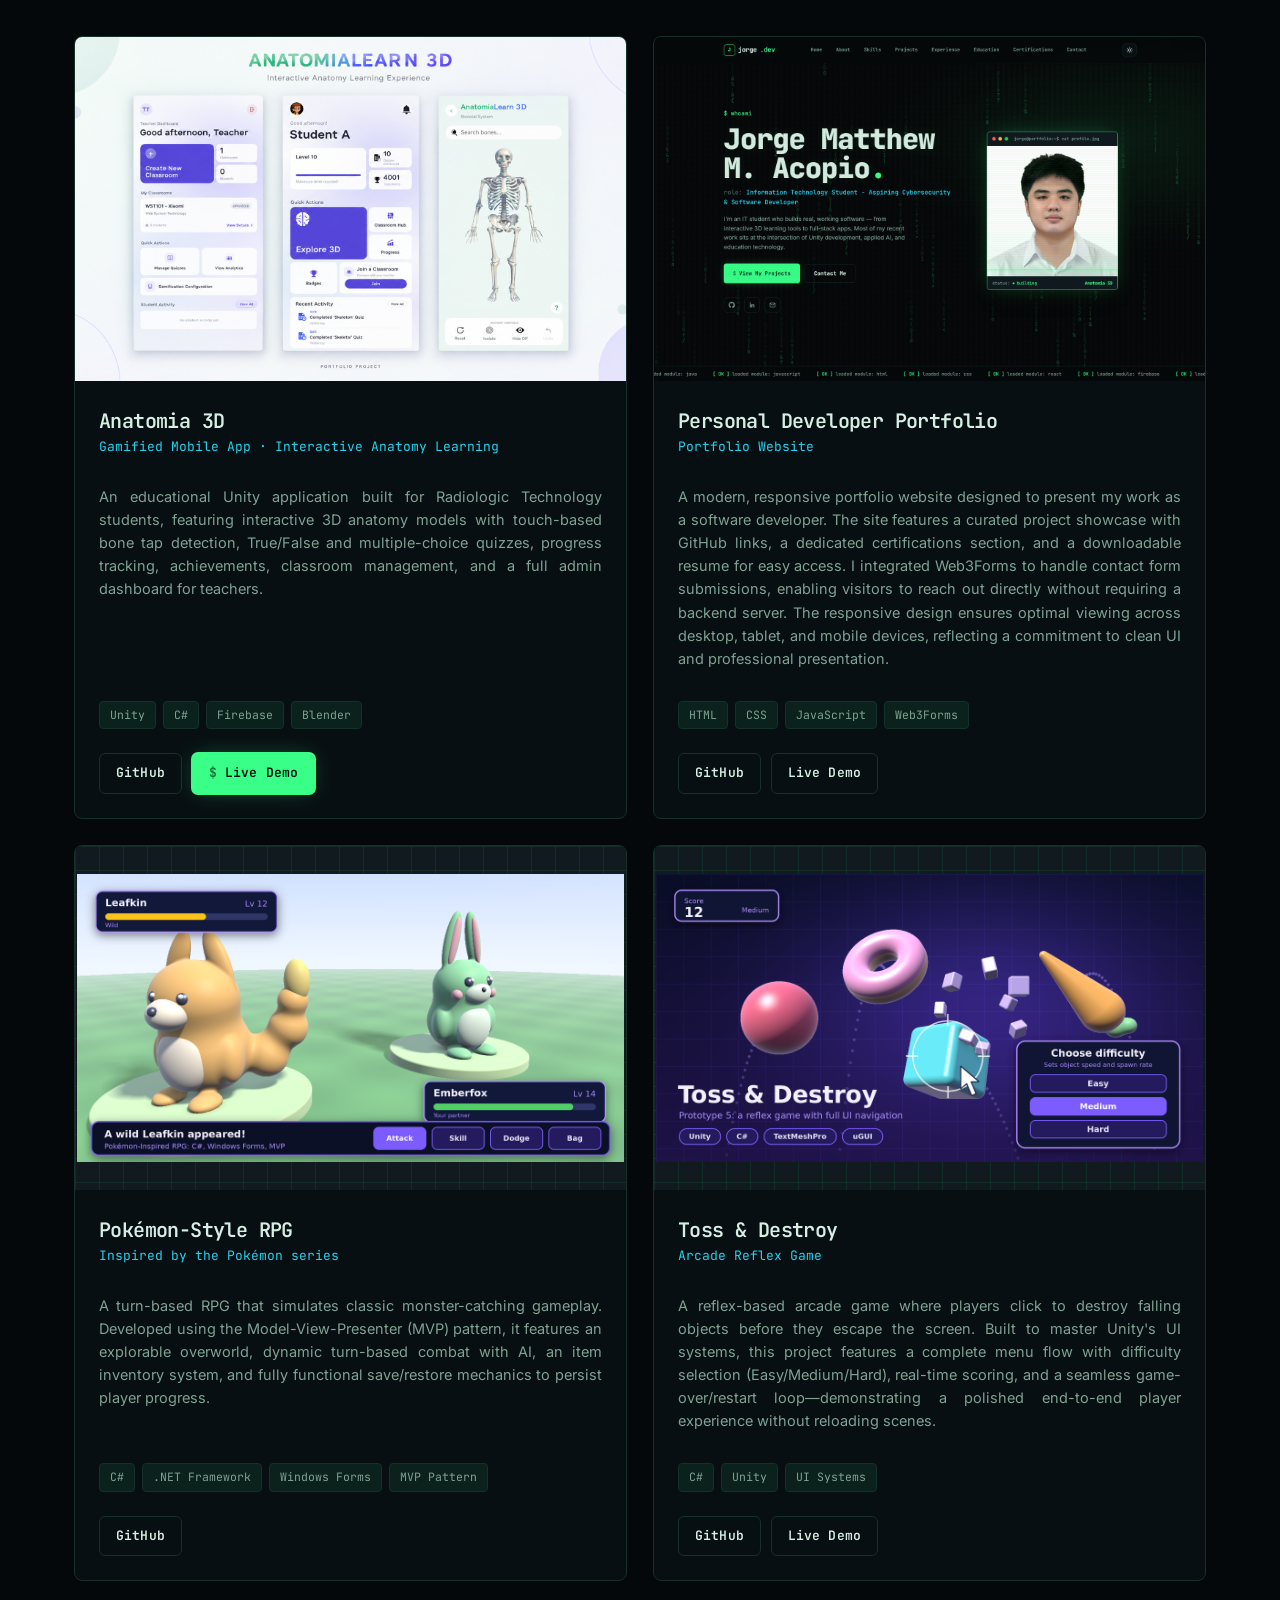
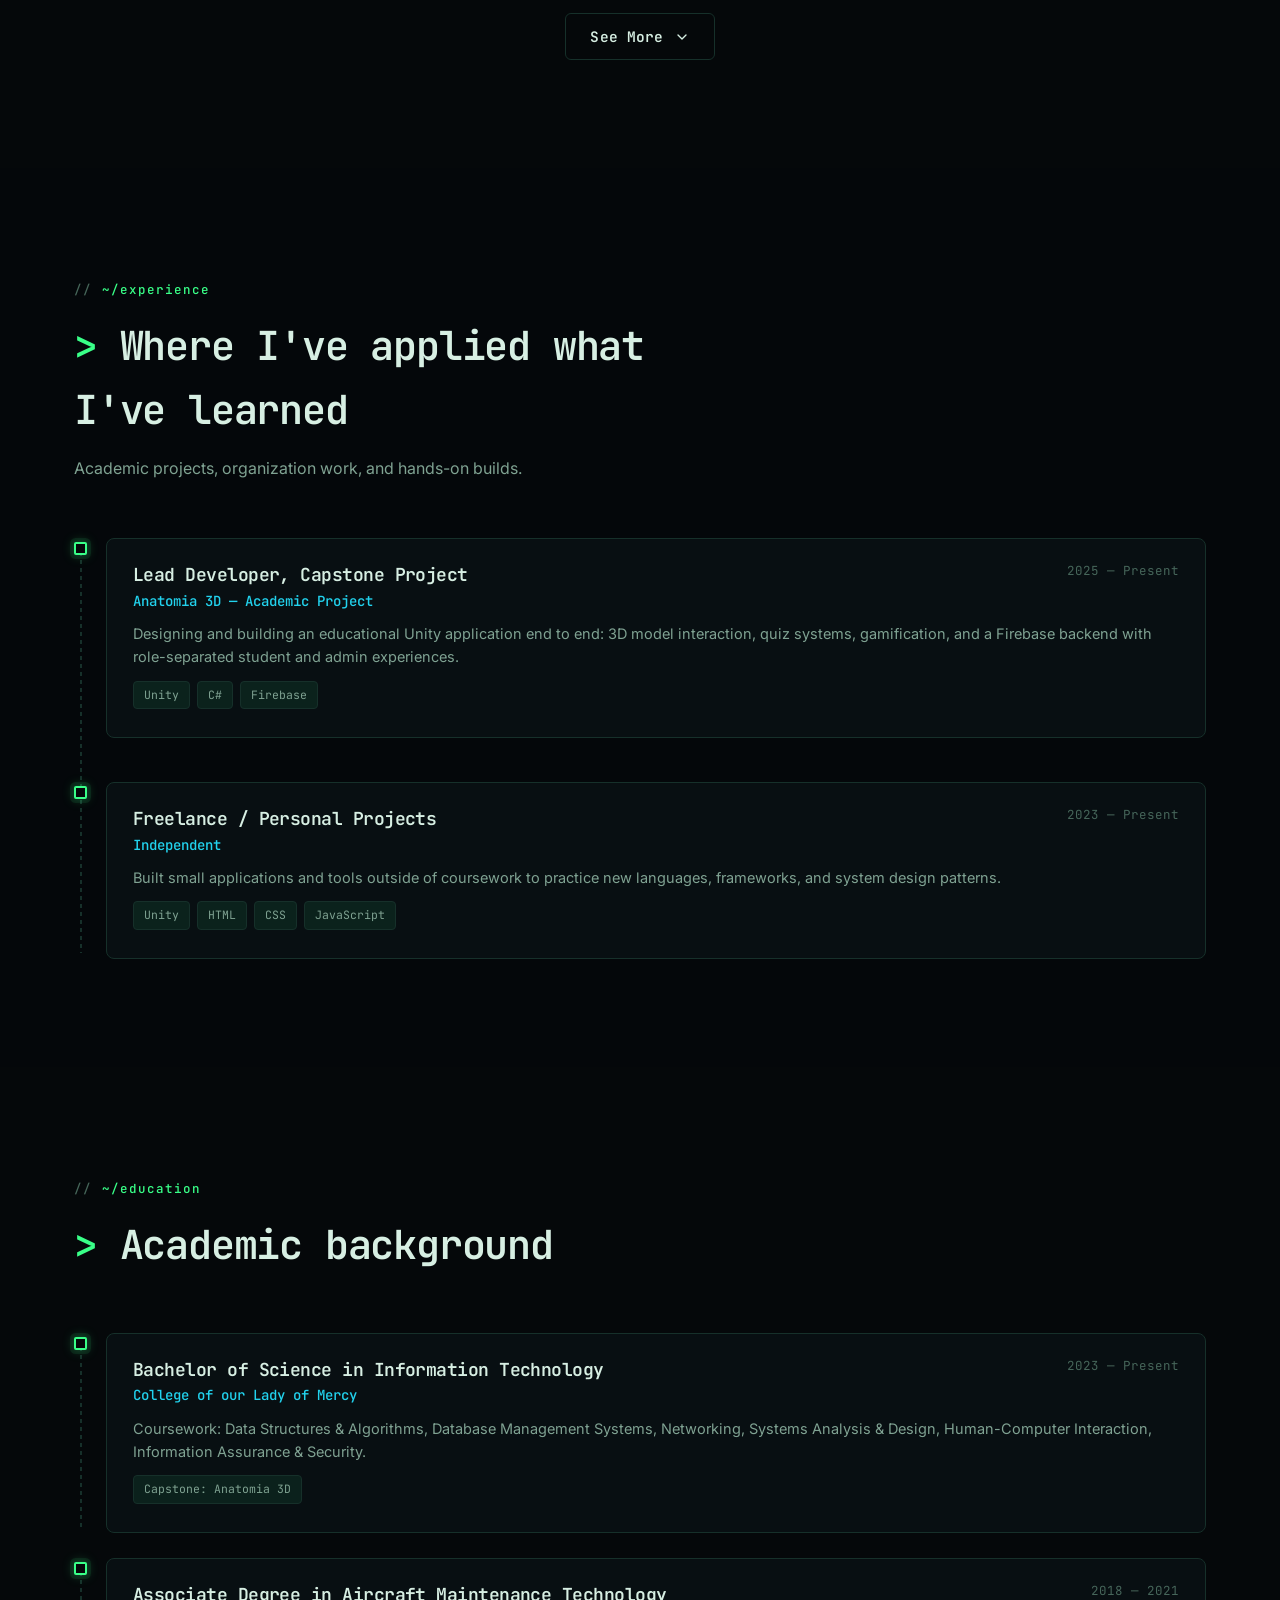
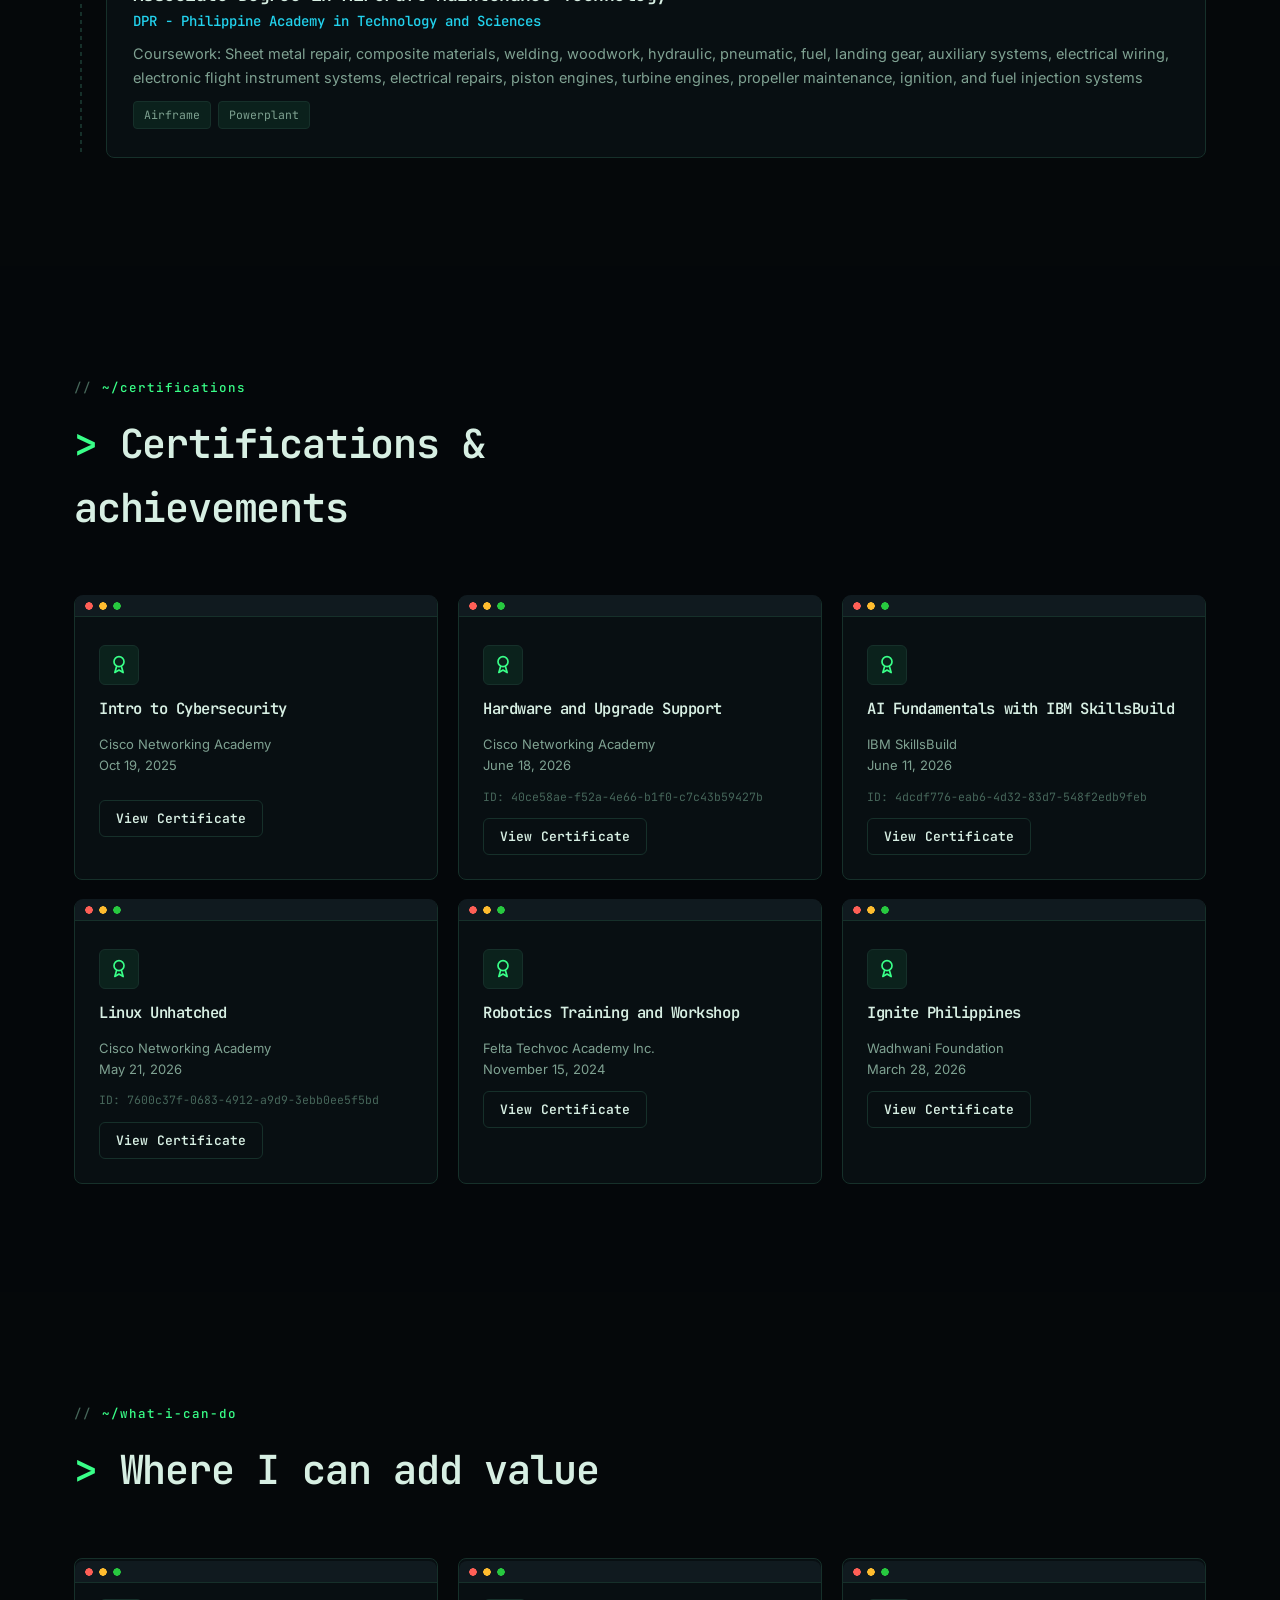
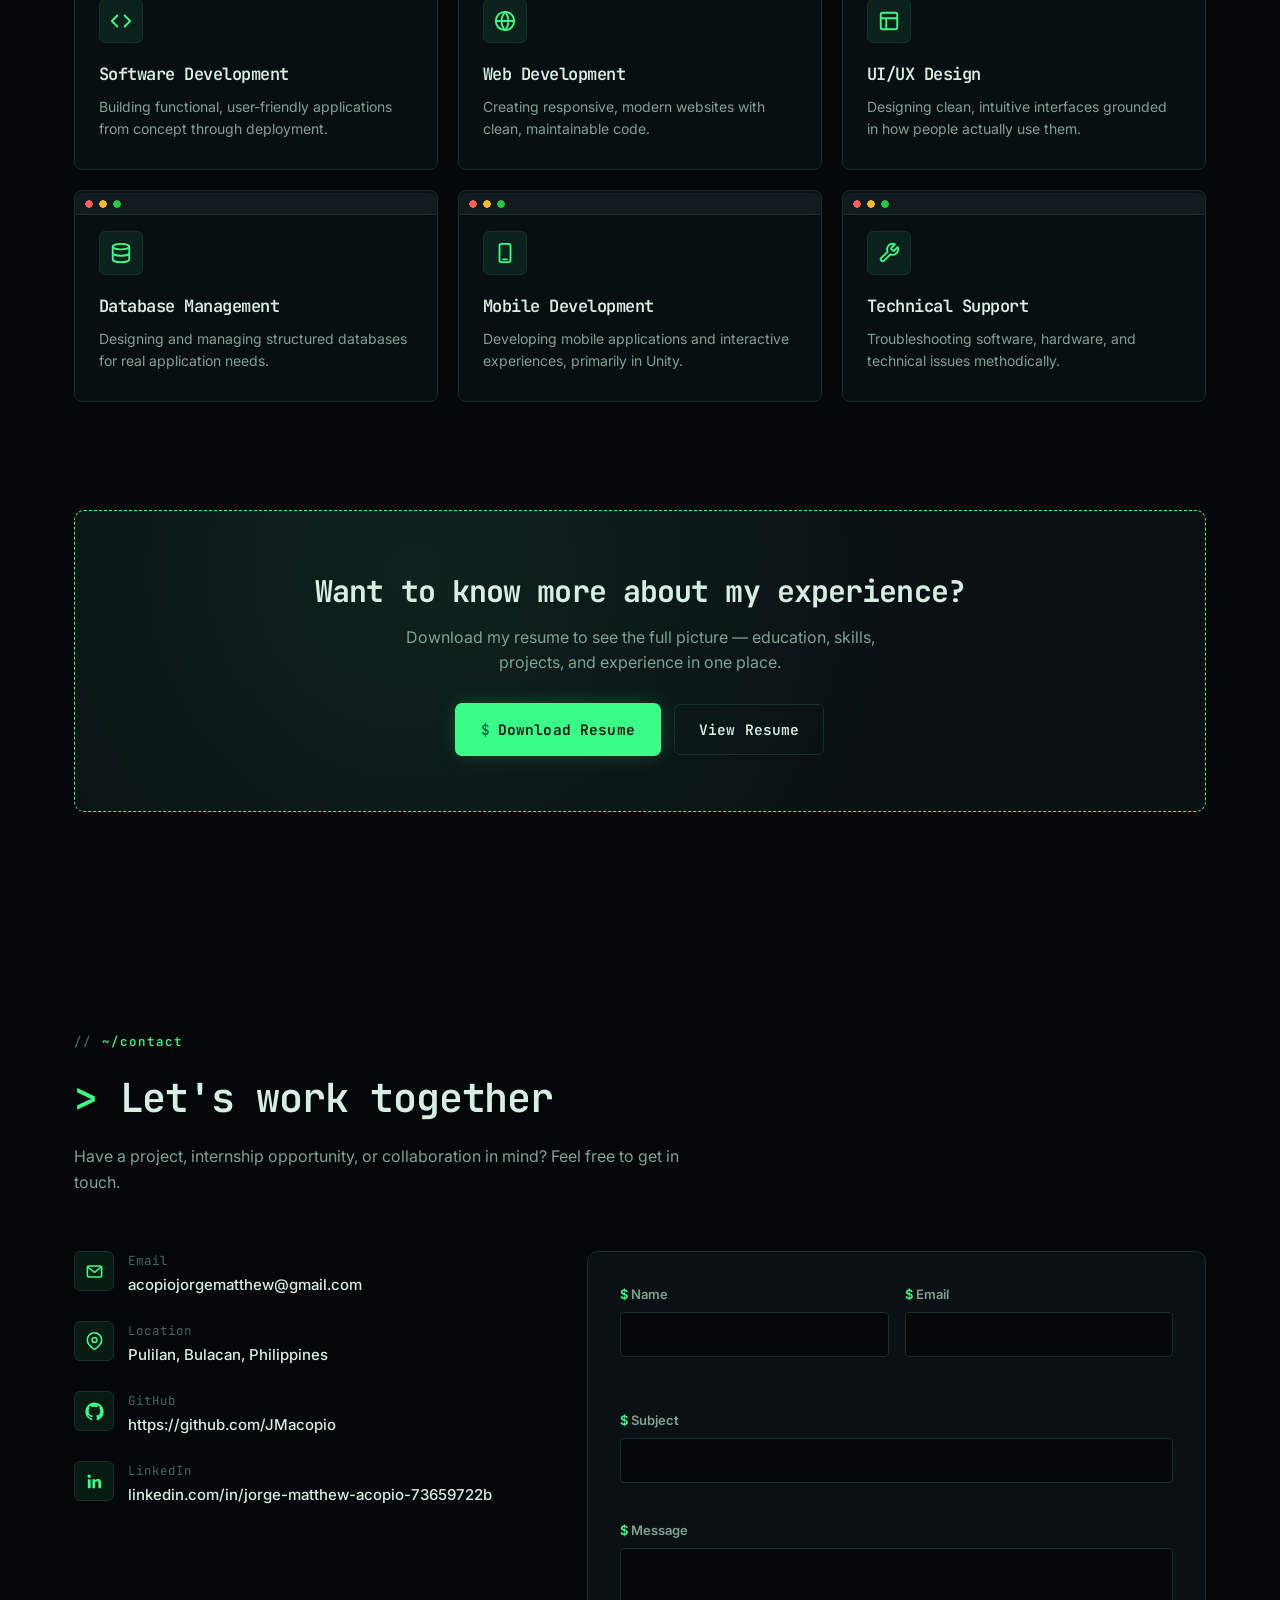
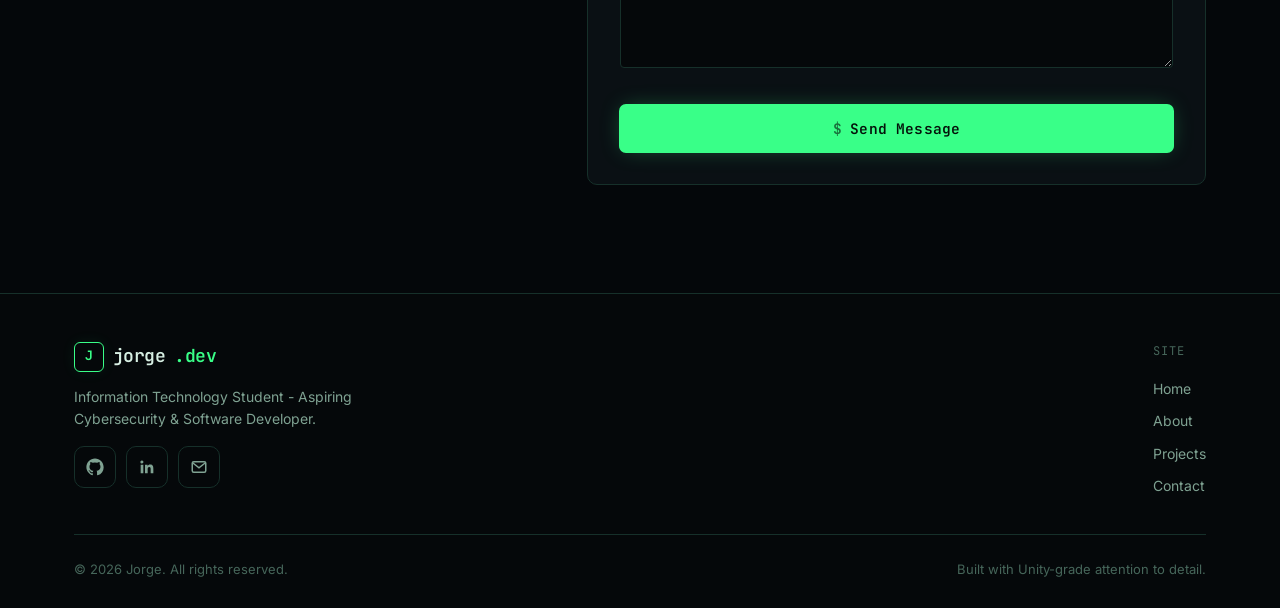
==== commit 80f16689: "Fix formatting of image tag for SariSync project" ====
--- a/index.html
+++ b/index.html
@@ -365,7 +365,7 @@
       <!-- desktop & academic -->
       <div class="project-card reveal" data-cat="desktop academic personal">
         <div class="project-media">
-          <img src="images/SariSync.png" alt="SariSync" class="project-img " width = "250" height = "250">
+          <img src="images/SariSync.png" alt="SariSync" class="project-img" width = "250" height = "250">
         </div>
         <div class="project-body">
           <div>
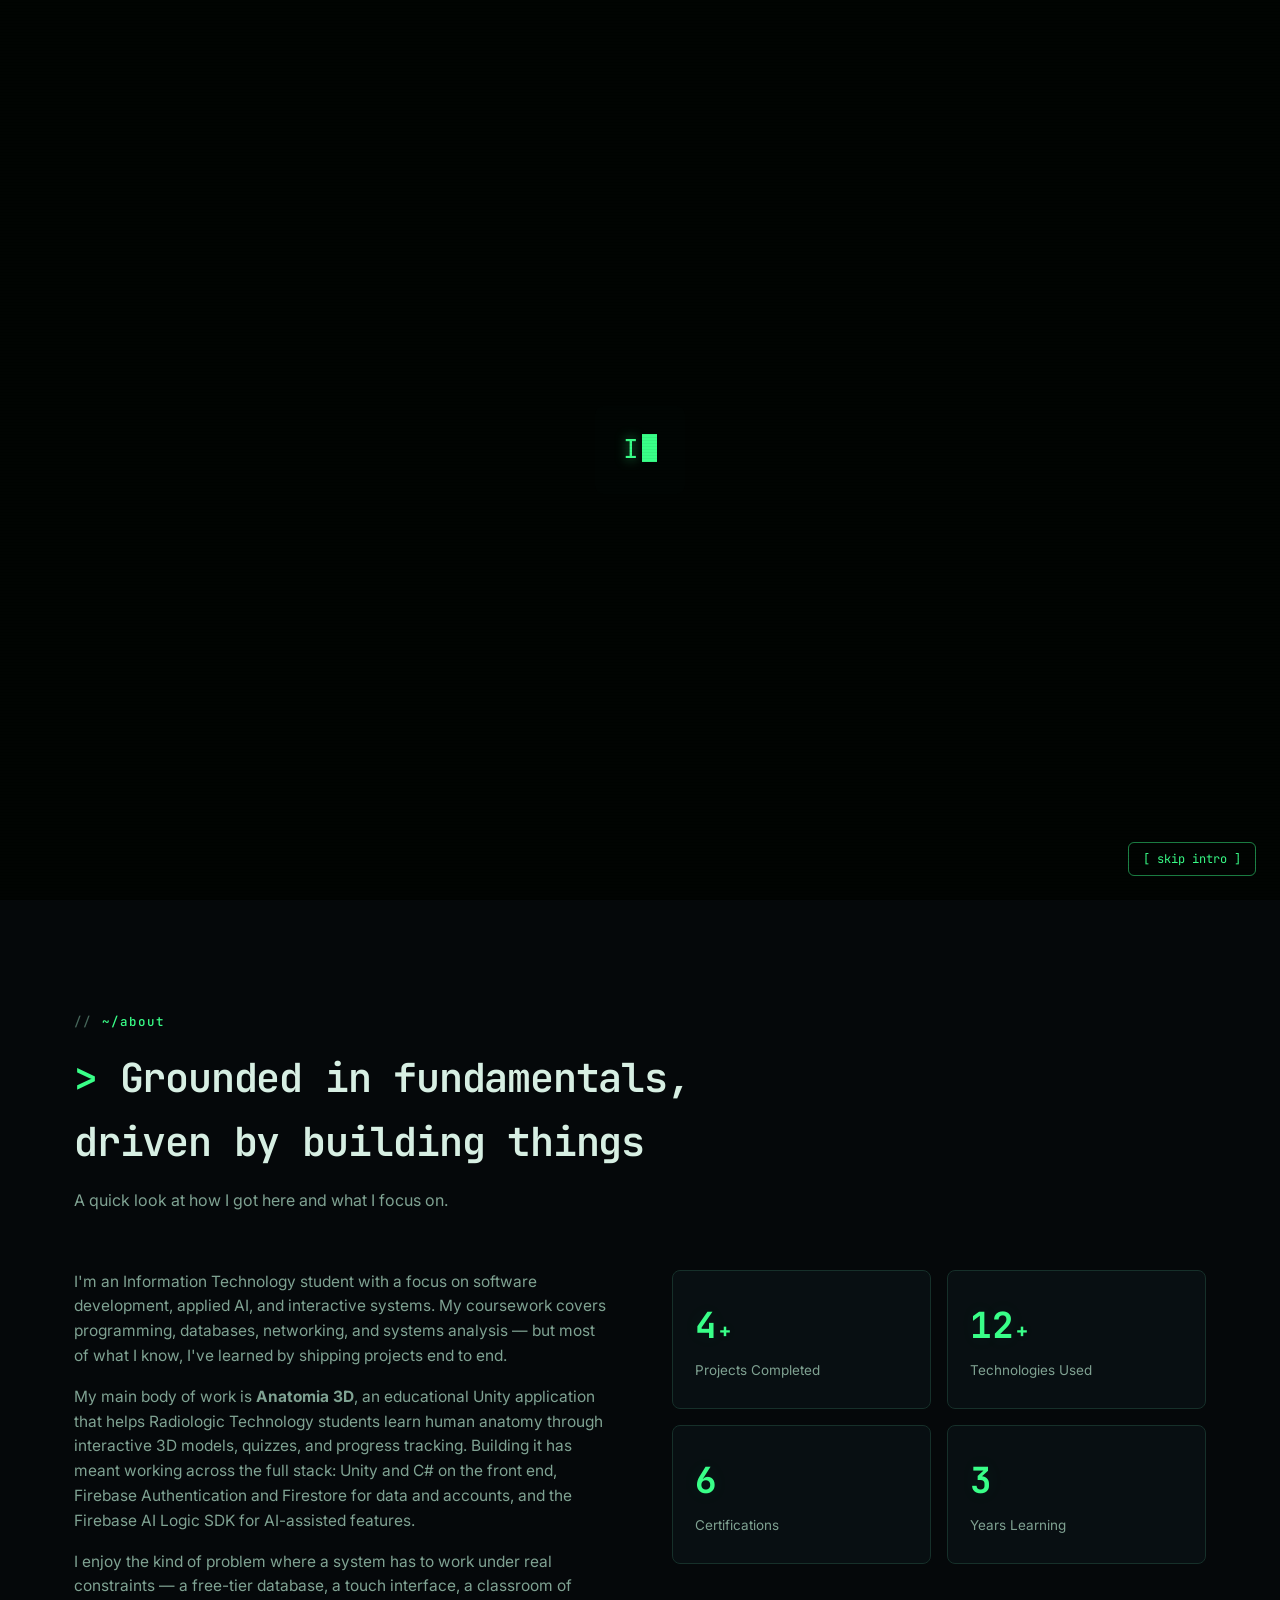
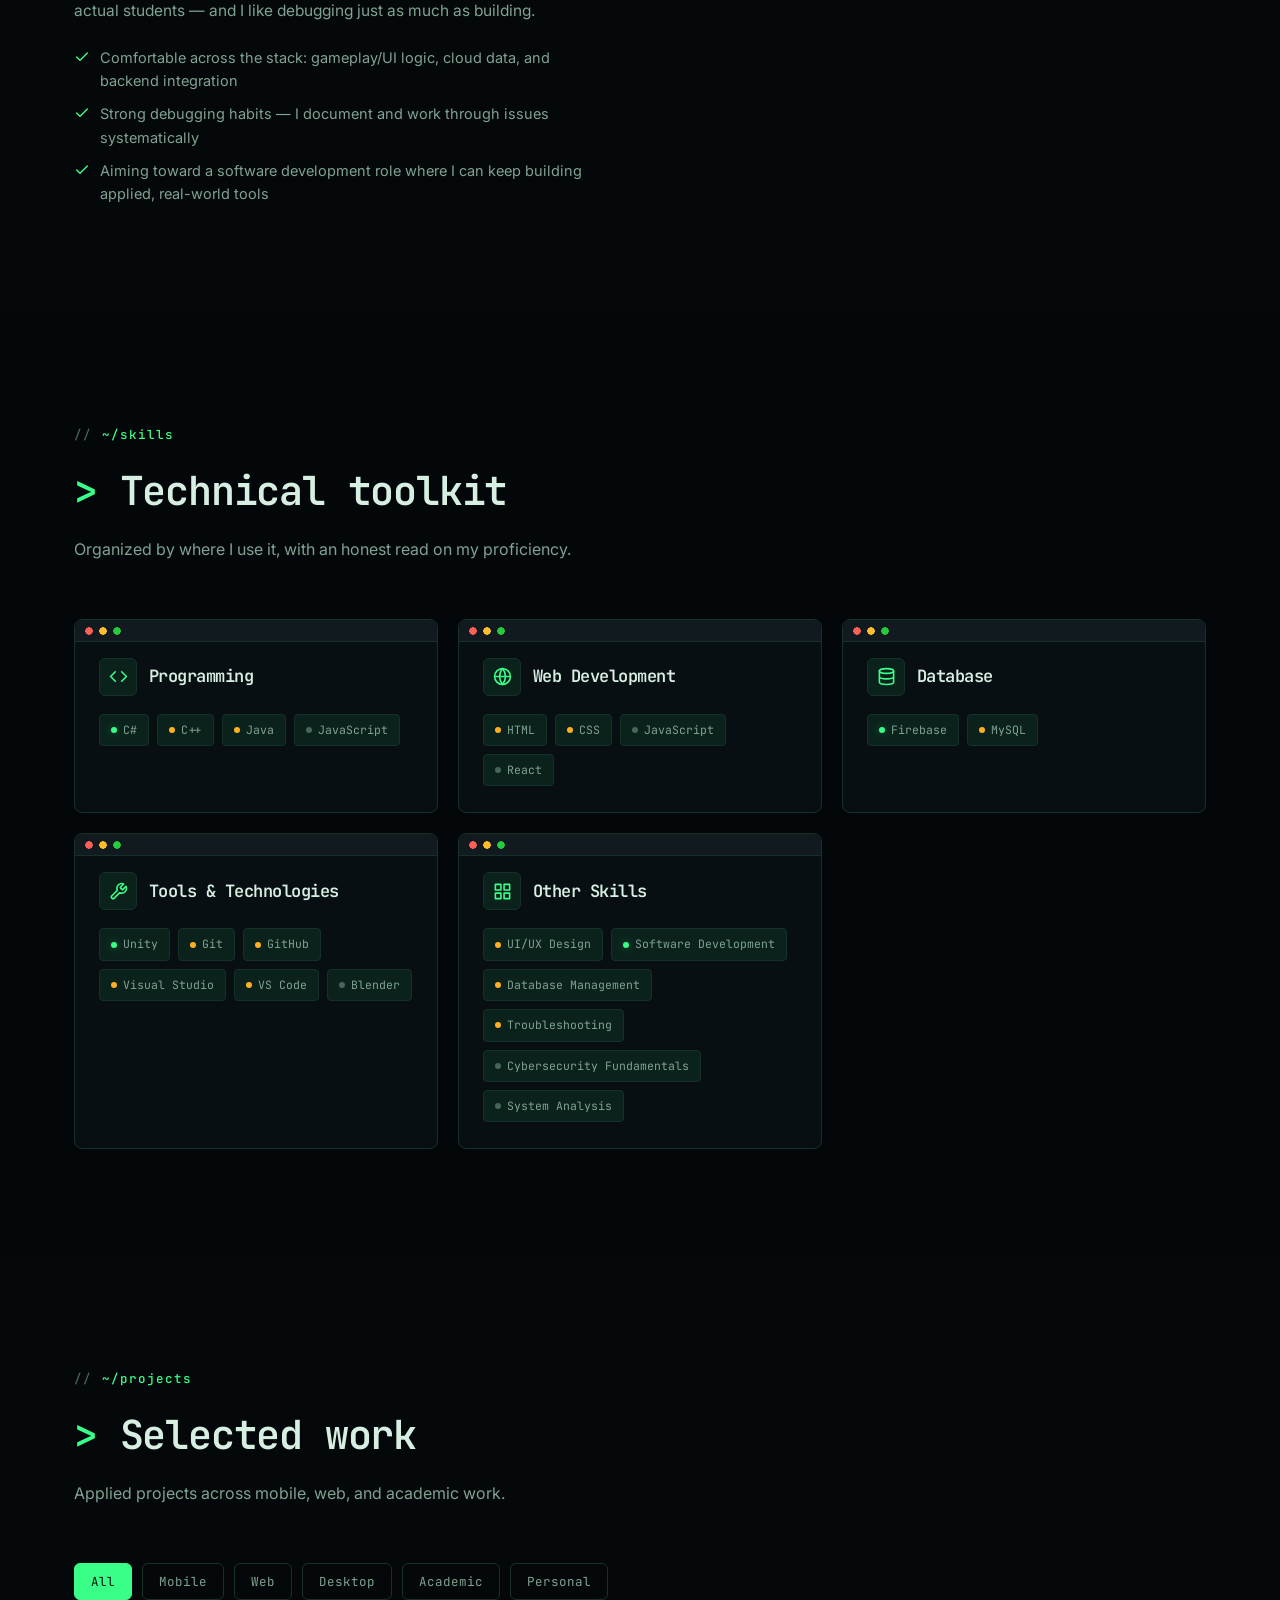
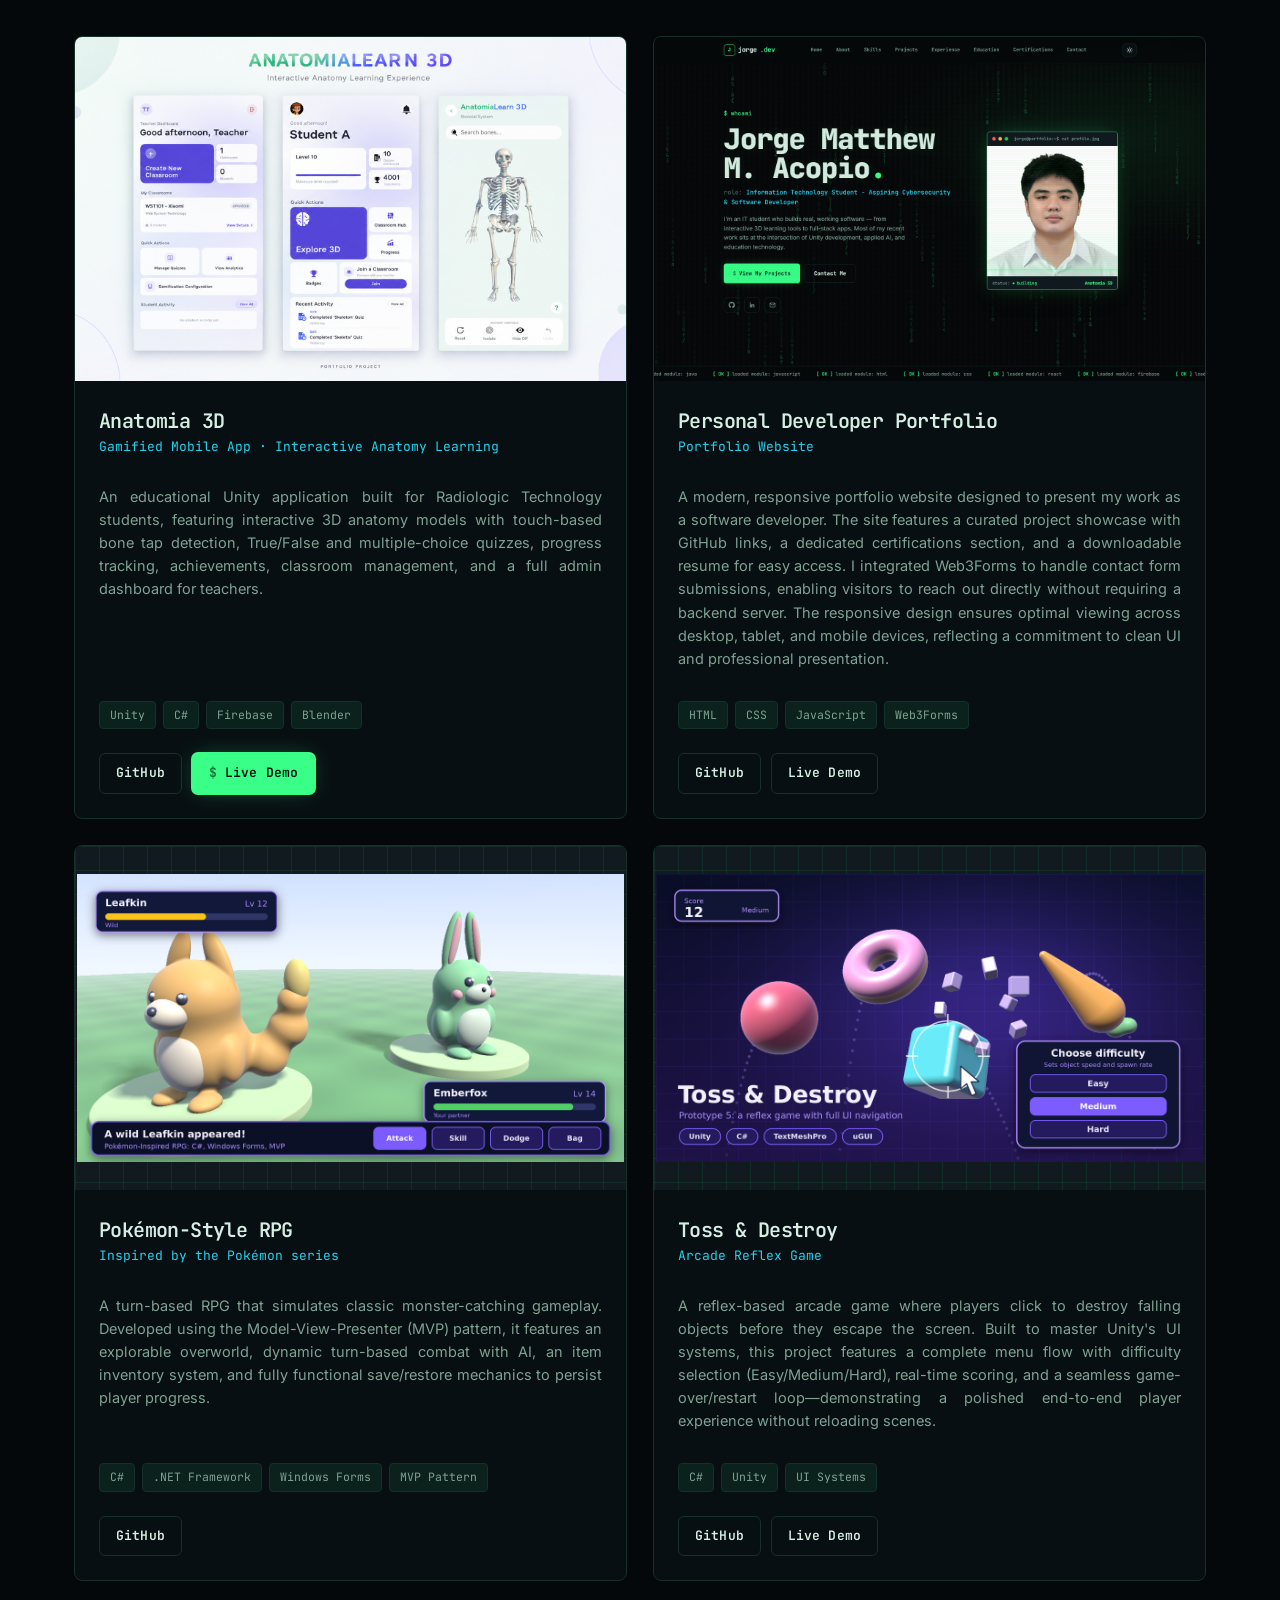
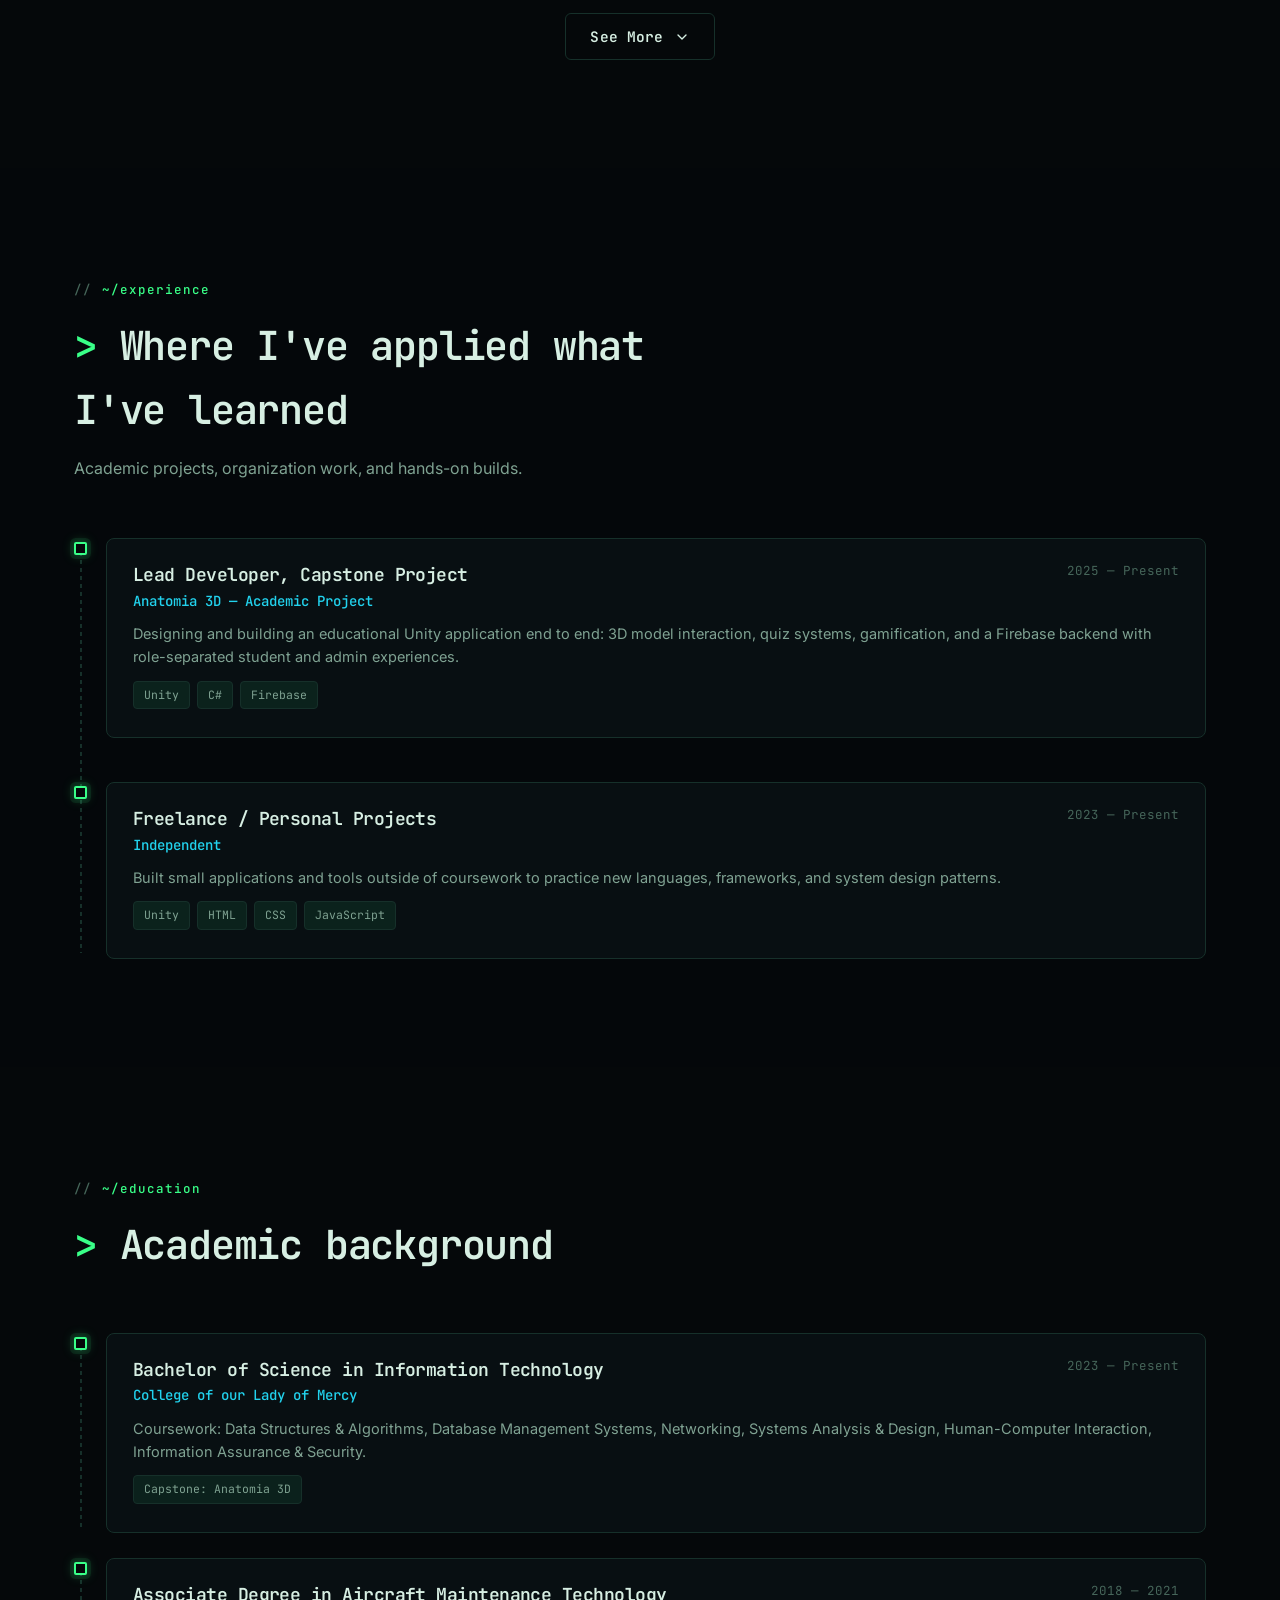
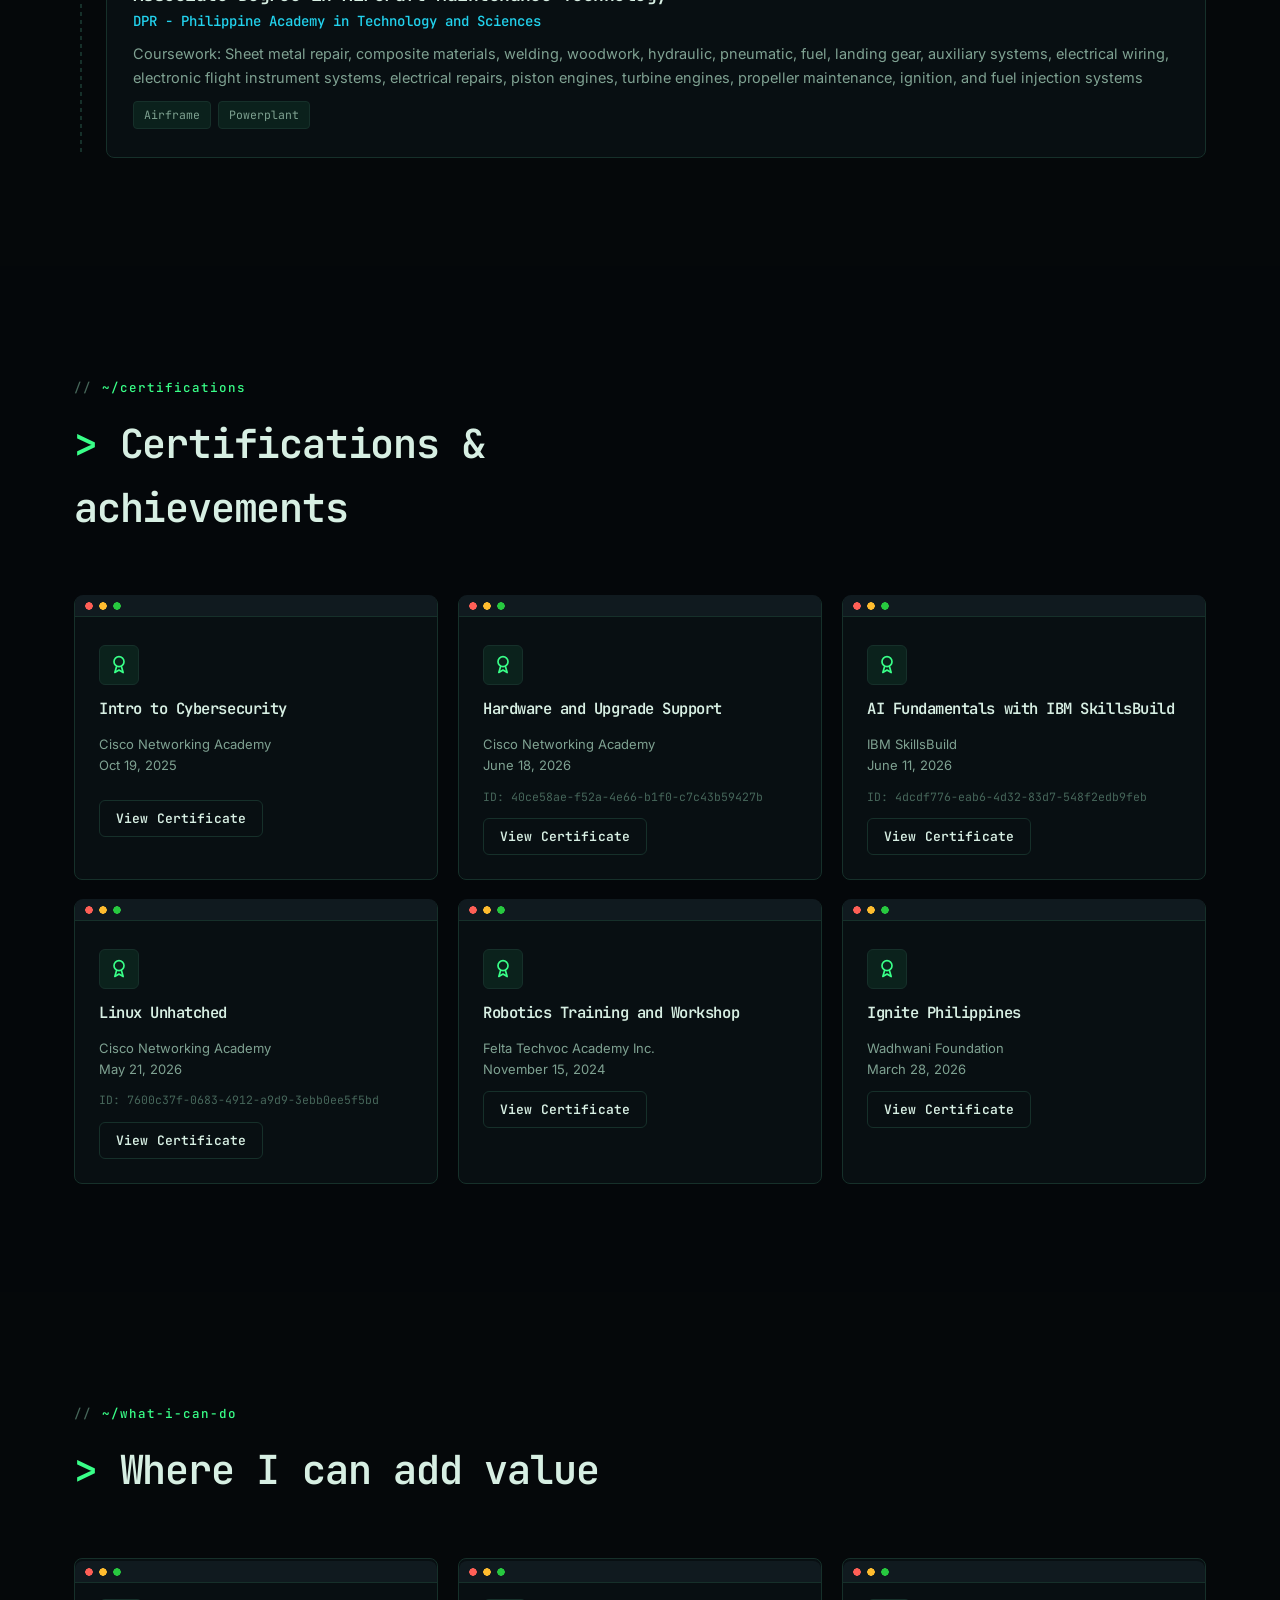
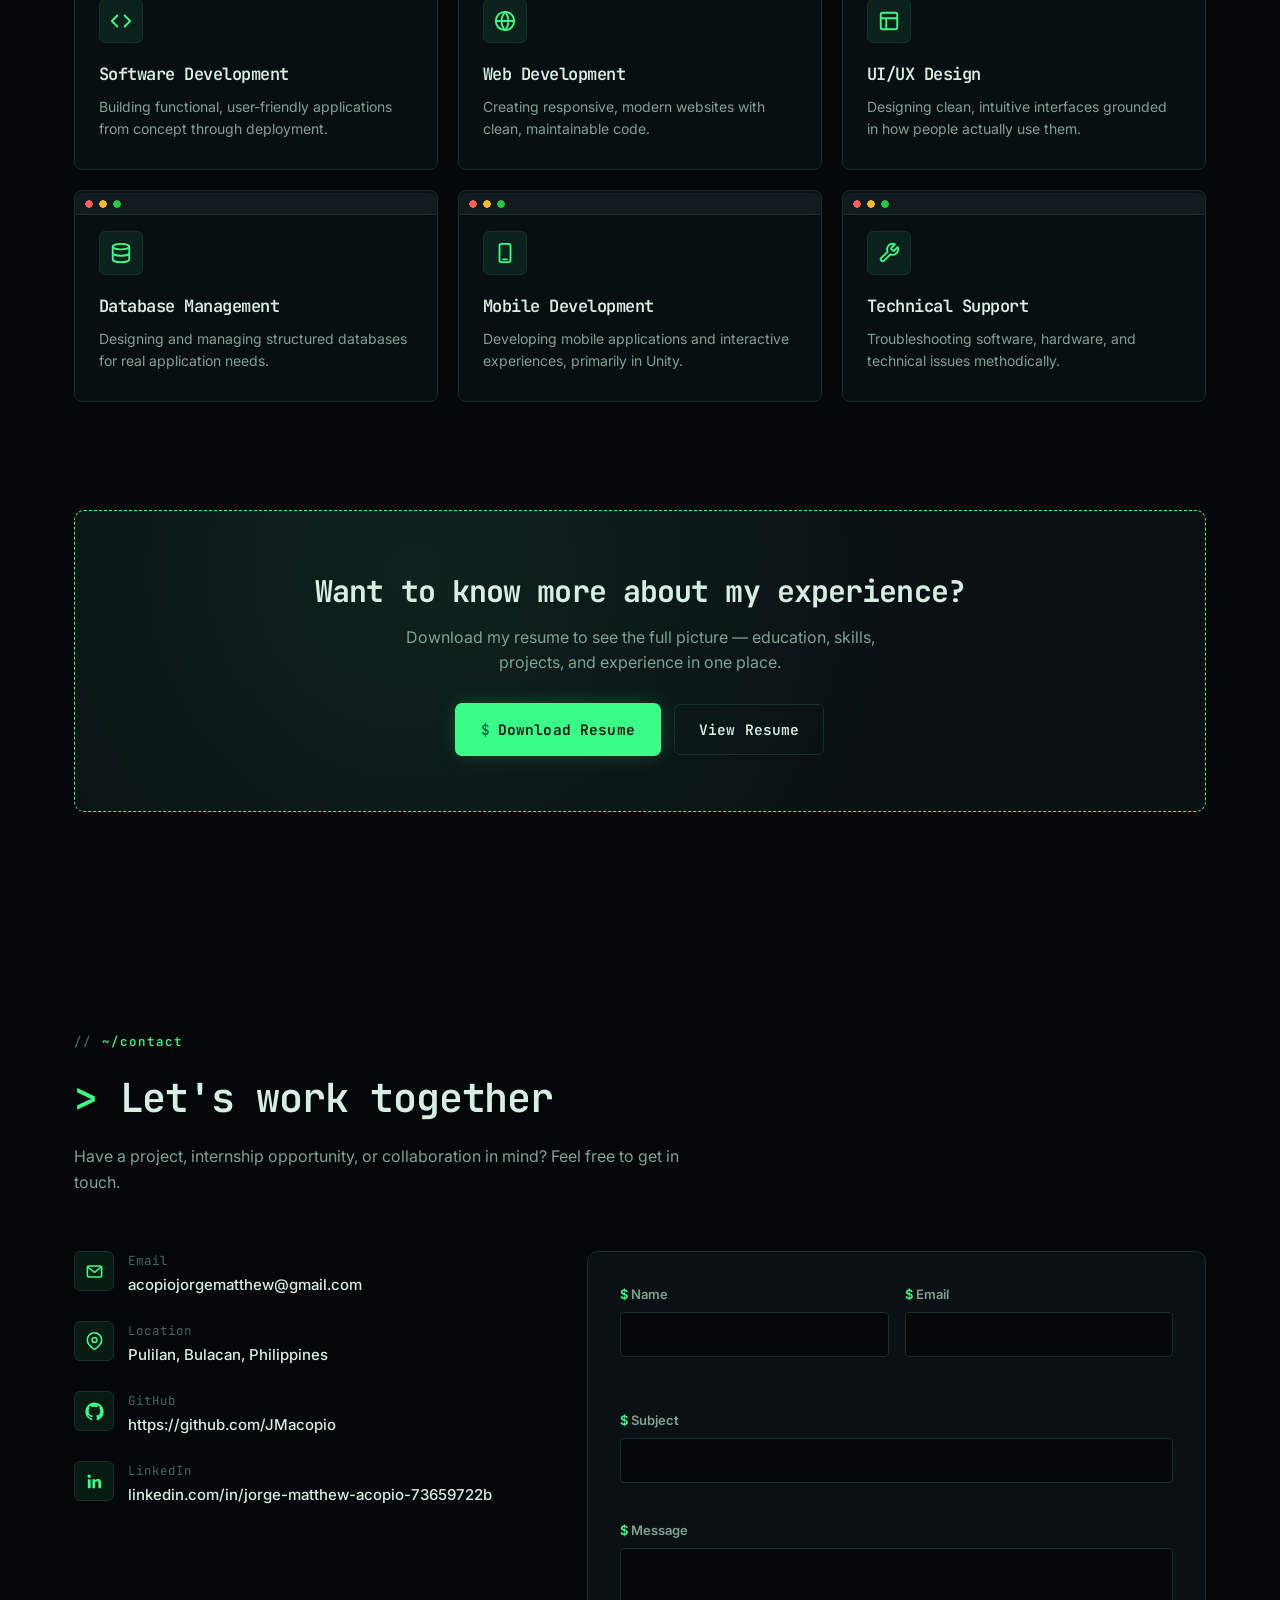
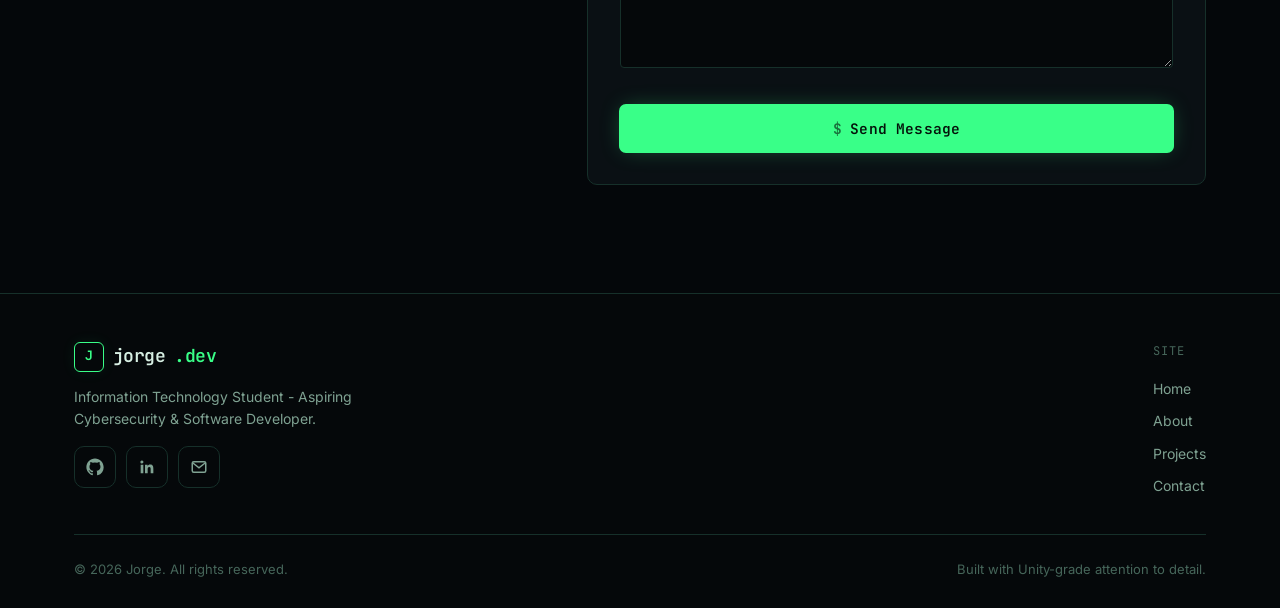
==== commit 9e3c6b72: "Refactor code structure for improved readability and maintainability" ====
--- a/index.html
+++ b/index.html
@@ -357,7 +357,7 @@
           </div>
           <div class="project-actions">
             <a href="https://github.com/JMacopio/Prototype-5" class="btn btn-ghost btn-sm">GitHub</a>
-            <a href="#" class="btn btn-ghost btn-sm">Live Demo</a>
+            <a href="https://tossanddestroy.vercel.app" class="btn btn-ghost btn-sm">Live Demo</a>
           </div>
         </div>
       </div>
